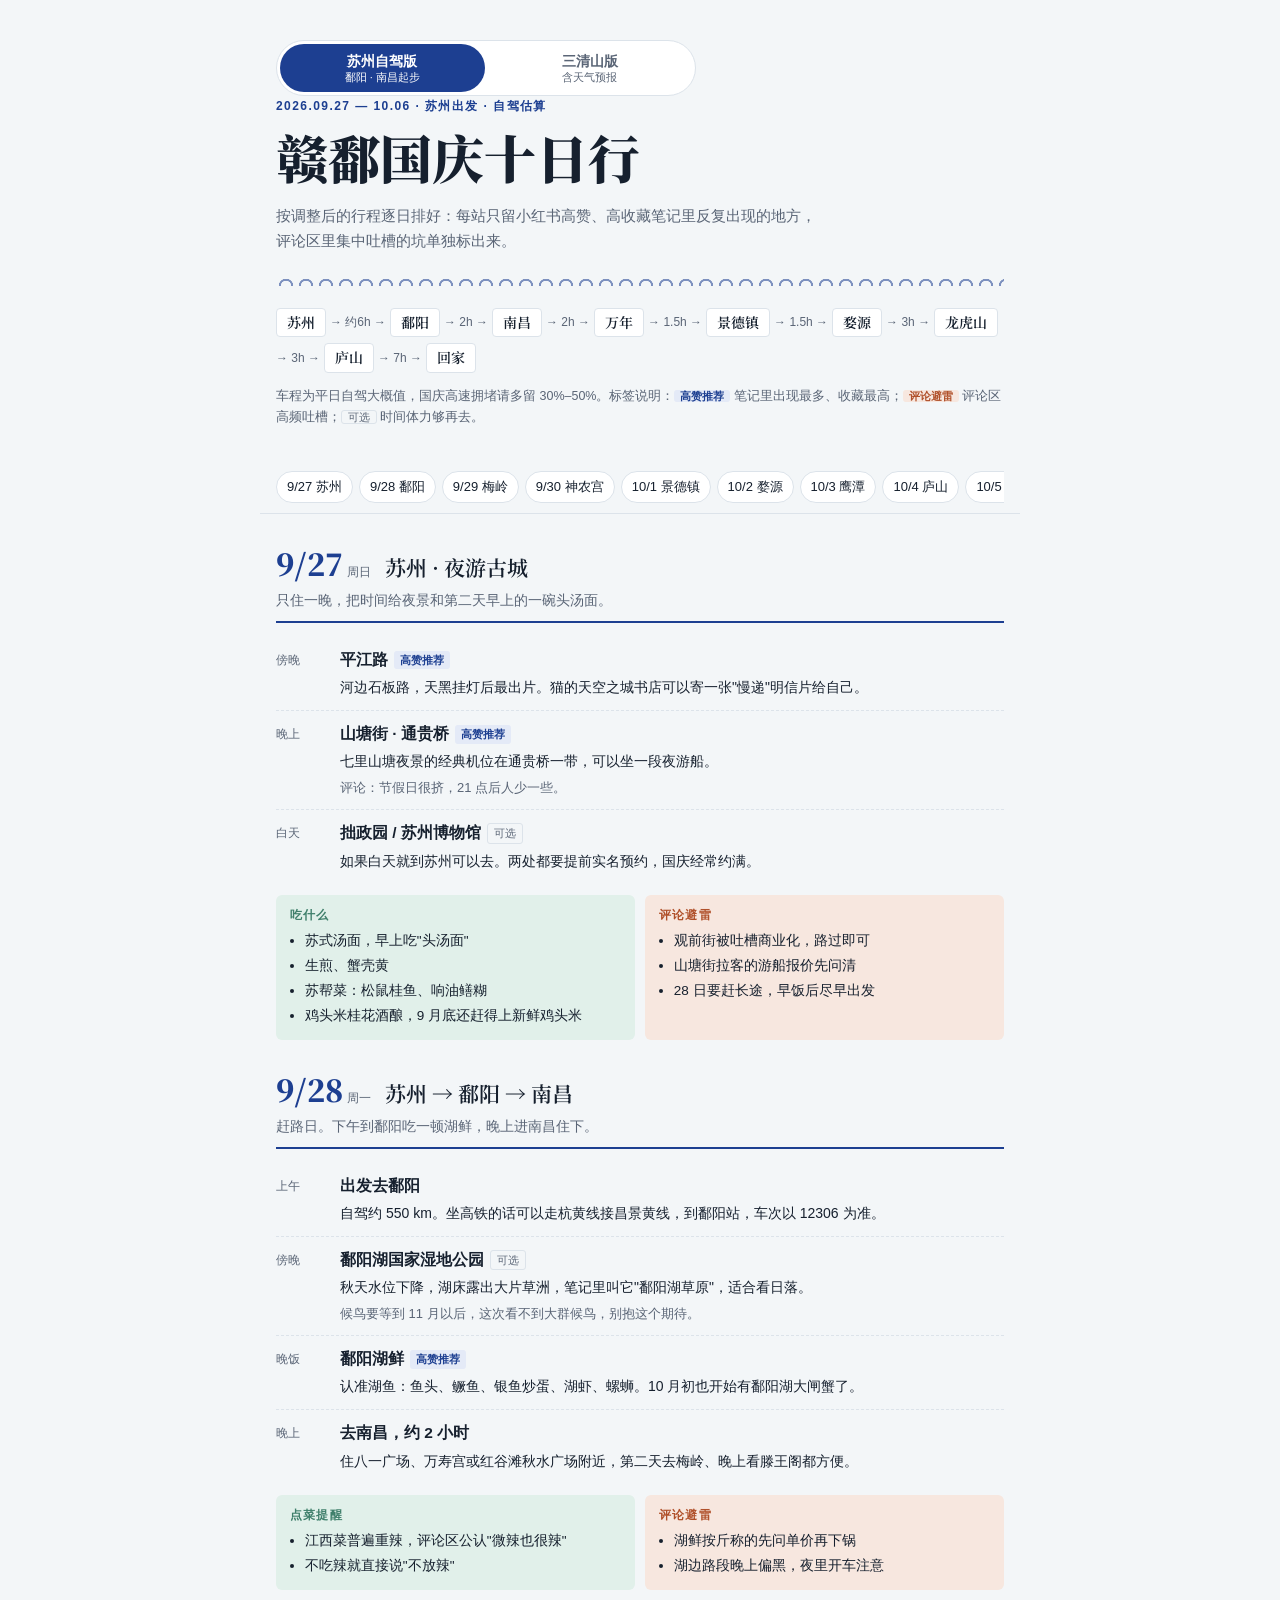
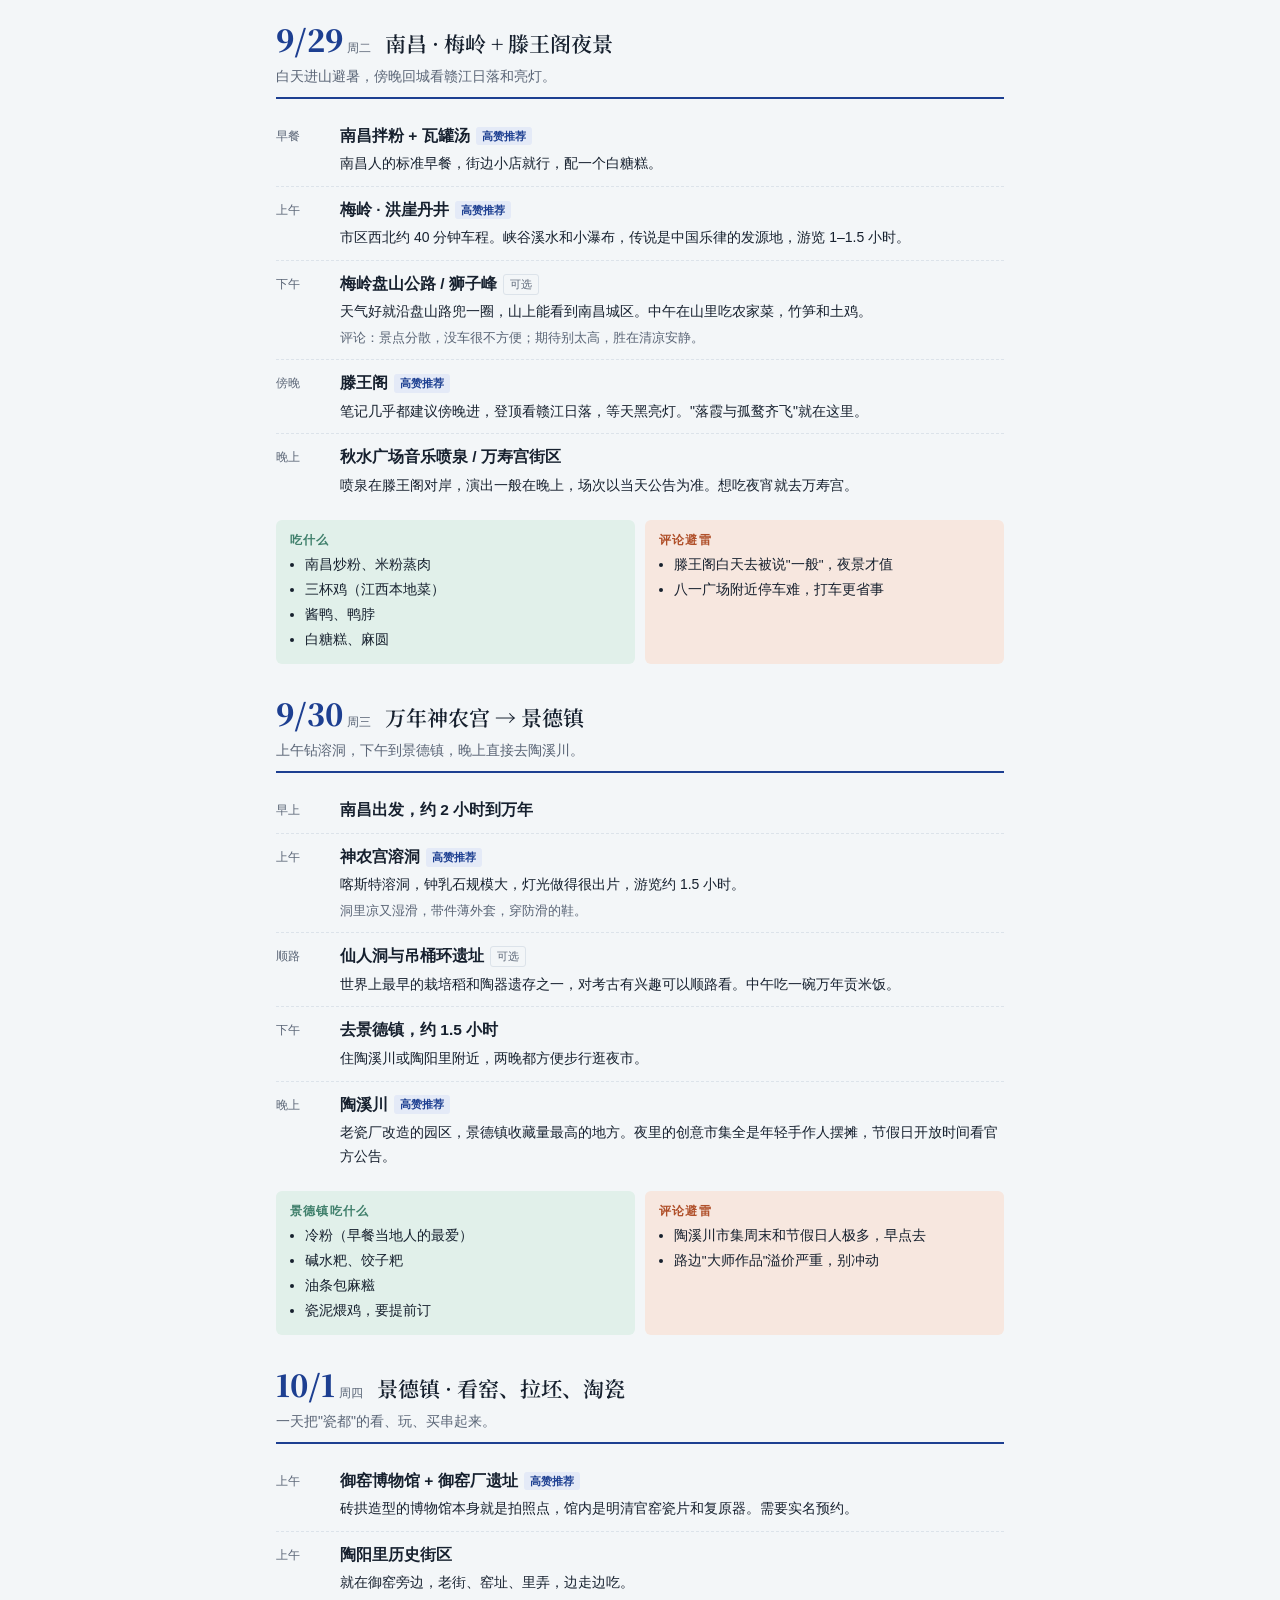
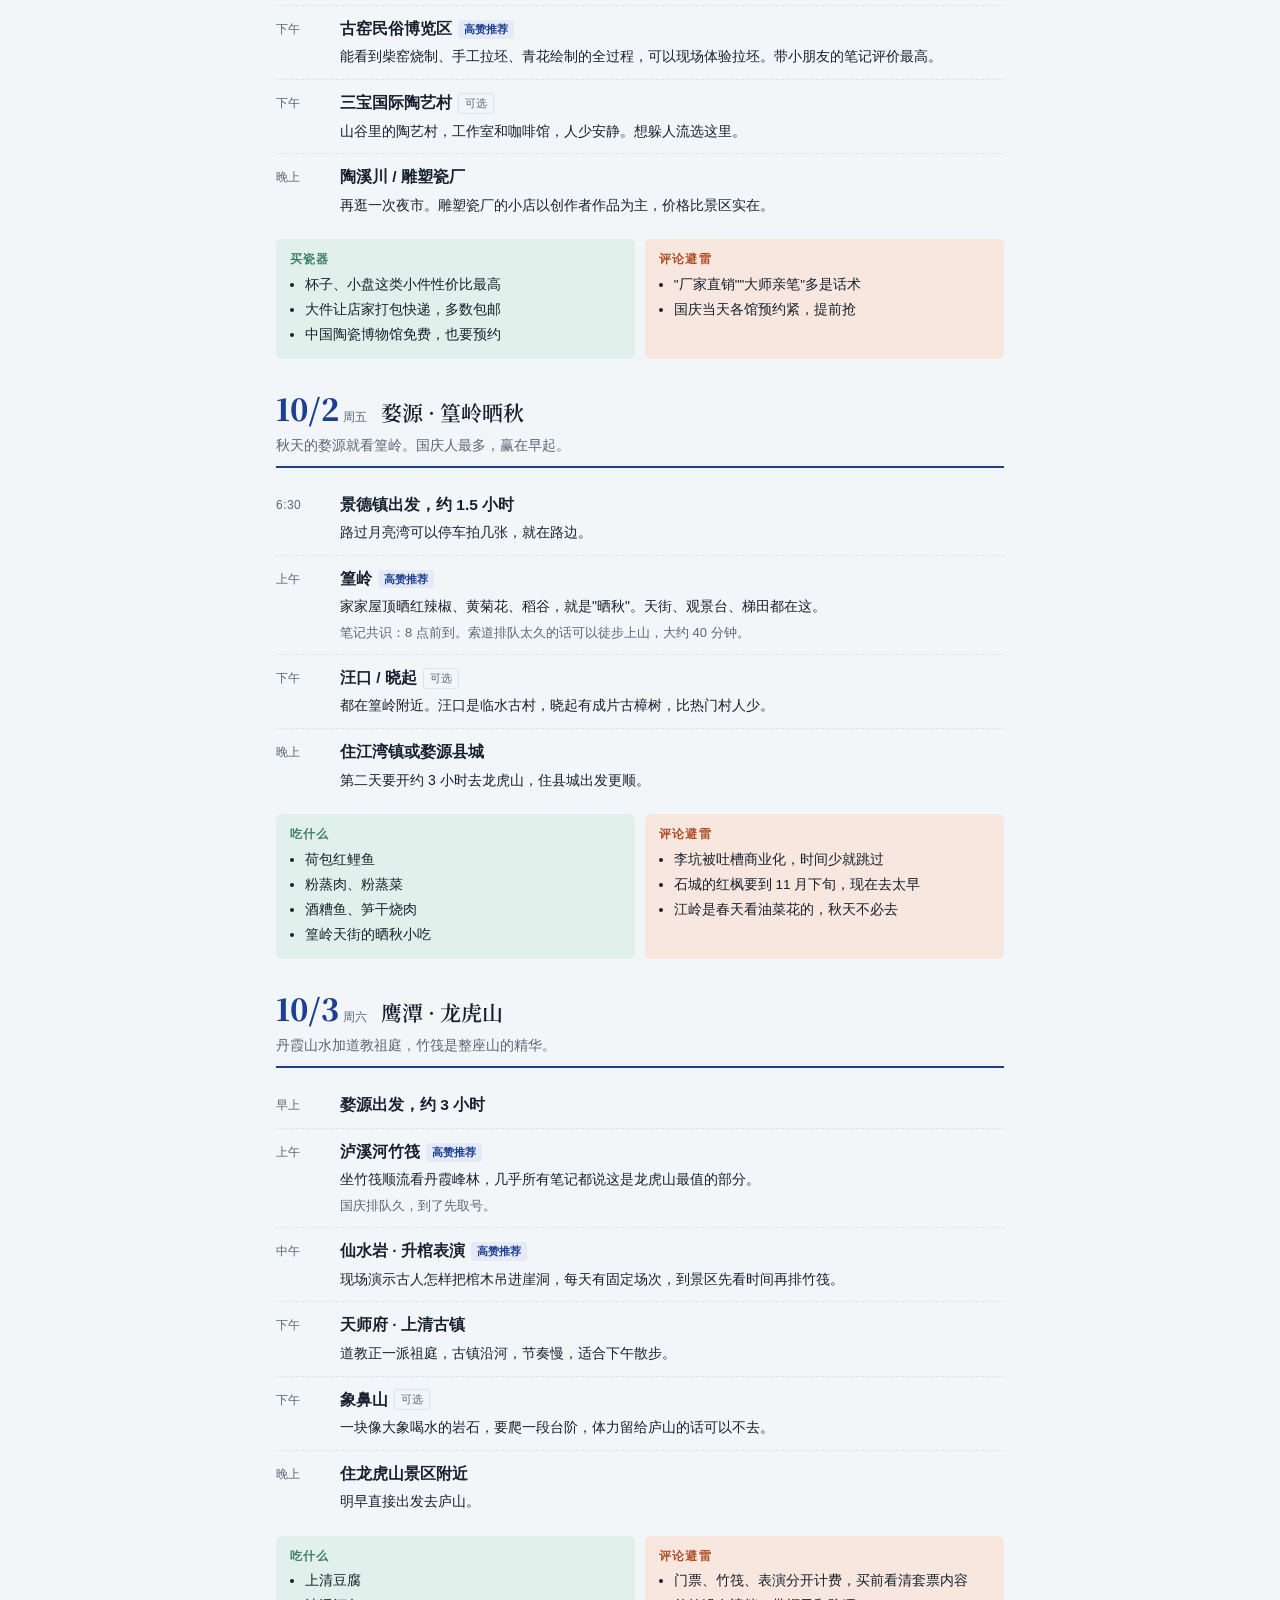
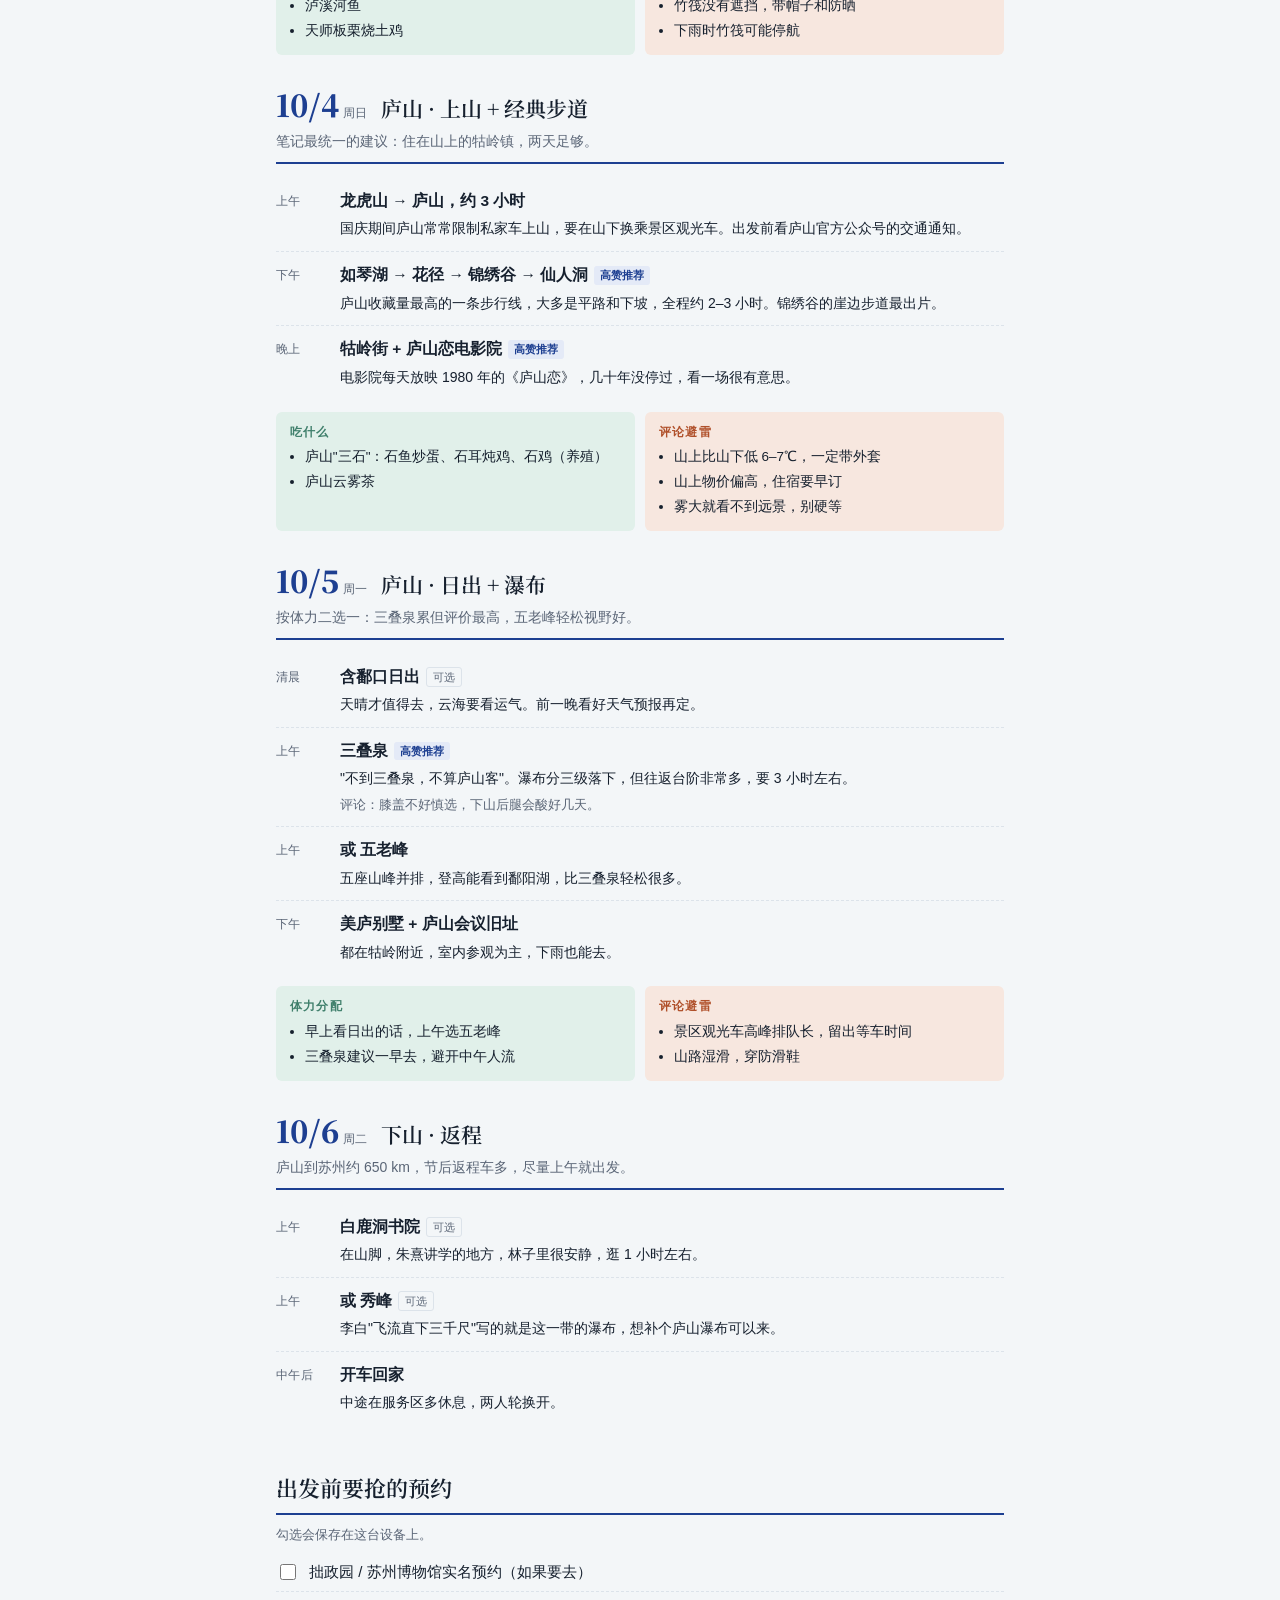
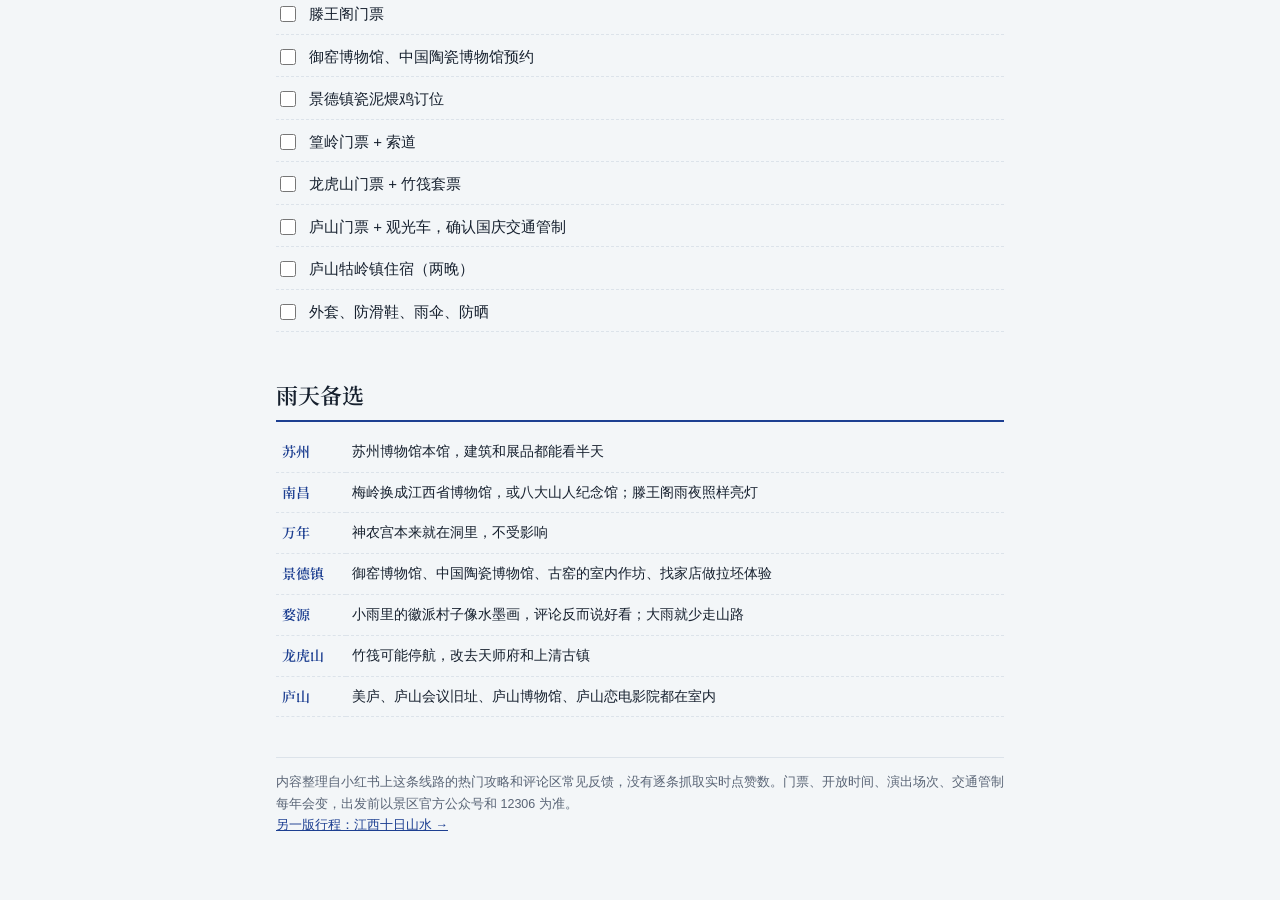
==== ganpo.html @ 63f911c8 "Add one-tap switch between the two itineraries Co-Authored-By: Claude Opus 5.5 <noreply@anthropic.co" ====
<!doctype html>
<html lang="zh-CN">
<head>
<meta charset="utf-8">
<meta name="viewport" content="width=device-width, initial-scale=1, viewport-fit=cover">
<title>赣鄱国庆十日行</title>
<link rel="preconnect" href="https://fonts.googleapis.com">
<link rel="preconnect" href="https://fonts.gstatic.com" crossorigin>
<link rel="stylesheet" href="https://fonts.googleapis.com/css2?family=Noto+Serif+SC:wght@600;900&display=swap">
<style>
:root{box-sizing:border-box;padding-top:env(safe-area-inset-top,0px);padding-bottom:env(safe-area-inset-bottom,0px)}
html{scroll-padding-top:env(safe-area-inset-top,0px)}
body{margin:0;padding:0}
img{max-width:100%}
[hidden]{display:none!important}
:root{
  --ground:#F3F6F8; --paper:#FFFFFF; --ink:#16202E; --muted:#5A6576; --line:#DCE3EA;
  --cobalt:#1D3F91; --cobalt-soft:#E4EAF7; --kiln:#B0502A; --kiln-soft:#F7E7DF;
  --celadon:#3F7F6B; --celadon-soft:#E1F0EA;
  --serif:"Noto Serif SC","Songti SC","STSong",serif;
  --sans:-apple-system,"PingFang SC","Hiragino Sans GB","Microsoft YaHei",sans-serif;
}
@media (prefers-color-scheme: dark){
  :root:not([data-theme="light"]){
    color-scheme:dark;
    --ground:#0E131B; --paper:#161D28; --ink:#E6EAF0; --muted:#9BA6B6; --line:#263142;
    --cobalt:#93B1F2; --cobalt-soft:#1D2A44; --kiln:#E79068; --kiln-soft:#3A2419;
    --celadon:#86C0AB; --celadon-soft:#17302A;
  }
}
:root[data-theme="dark"]{
  color-scheme:dark;
  --ground:#0E131B; --paper:#161D28; --ink:#E6EAF0; --muted:#9BA6B6; --line:#263142;
  --cobalt:#93B1F2; --cobalt-soft:#1D2A44; --kiln:#E79068; --kiln-soft:#3A2419;
  --celadon:#86C0AB; --celadon-soft:#17302A;
}
*{box-sizing:border-box}
body{background:var(--ground);color:var(--ink);font-family:var(--sans);font-size:15px;line-height:1.7}
.wrap{max-width:760px;margin:0 auto;padding-inline:16px;padding-block:0 64px}
a{color:var(--cobalt)}
:focus-visible{outline:2px solid var(--cobalt);outline-offset:2px}

header{padding-block:40px 20px}
.eyebrow{font-size:12px;letter-spacing:.12em;color:var(--cobalt);font-weight:600}
h1{font-family:var(--serif);font-weight:900;font-size:clamp(34px,8vw,52px);line-height:1.15;margin:.2em 0 .3em;text-wrap:balance}
.lede{color:var(--muted);max-width:36em;margin:0}
.band{height:10px;margin-top:22px;border-radius:2px;
  background:
   radial-gradient(circle at 10px 10px, transparent 5px, var(--cobalt) 5.5px, var(--cobalt) 7px, transparent 7.5px) 0 0/20px 20px;
  opacity:.55}

.route{display:flex;flex-wrap:wrap;align-items:center;gap:6px 4px;margin-block:22px 8px;font-size:14px}
.route b{font-family:var(--serif);font-weight:600;background:var(--paper);border:1px solid var(--line);padding:2px 10px;border-radius:4px}
.route i{font-style:normal;color:var(--muted);font-size:12px;white-space:nowrap}
.note{font-size:12.5px;color:var(--muted)}

nav:not(.switch){position:sticky;top:env(safe-area-inset-top,0px);z-index:5;background:var(--ground);border-bottom:1px solid var(--line);margin-inline:-16px;padding:10px 16px}
.chips{display:flex;gap:6px;overflow-x:auto;scrollbar-width:none}
.chips::-webkit-scrollbar{display:none}
.chips a{flex:none;text-decoration:none;color:var(--ink);font-size:13px;padding:4px 10px;border-radius:999px;border:1px solid var(--line);background:var(--paper);font-variant-numeric:tabular-nums}
.chips a.today{background:var(--cobalt);border-color:var(--cobalt);color:var(--paper)}

.day{margin-top:34px;scroll-margin-top:70px}
.dayhead{display:grid;grid-template-columns:auto 1fr;gap:4px 14px;align-items:baseline;border-bottom:2px solid var(--cobalt);padding-bottom:8px}
.date{font-family:var(--serif);font-weight:900;font-size:30px;color:var(--cobalt);font-variant-numeric:tabular-nums;line-height:1}
.date small{font-family:var(--sans);font-size:12px;font-weight:500;color:var(--muted);margin-left:4px}
.dayhead h2{font-family:var(--serif);font-weight:600;font-size:21px;margin:0;line-height:1.3}
.dayhead p{grid-column:1/-1;margin:4px 0 0;color:var(--muted);font-size:14px}
.today-flag{display:inline-block;font-family:var(--sans);font-size:11px;background:var(--cobalt);color:var(--paper);padding:0 7px;border-radius:3px;margin-left:8px;vertical-align:middle}

.tl{list-style:none;margin:14px 0 0;padding:0;display:grid;gap:0}
.tl li{display:grid;grid-template-columns:52px 1fr;gap:12px;padding-block:10px;border-bottom:1px dashed var(--line)}
.tl li:last-child{border-bottom:0}
.t{font-size:12px;color:var(--muted);padding-top:3px;letter-spacing:.04em}
.tl h3{margin:0;font-size:15.5px;font-weight:650;display:flex;flex-wrap:wrap;align-items:center;gap:6px}
.tl p{margin:3px 0 0;font-size:14px;color:var(--ink)}
.tl p.c{color:var(--muted);font-size:13px}
.tag{font-size:11px;font-weight:600;padding:0 6px;border-radius:3px;line-height:1.7;white-space:nowrap}
.hot{background:var(--cobalt-soft);color:var(--cobalt)}
.warn{background:var(--kiln-soft);color:var(--kiln)}
.opt{border:1px solid var(--line);color:var(--muted);font-weight:500}

.side{display:grid;grid-template-columns:1fr 1fr;gap:10px;margin-top:12px}
@media (max-width:560px){.side{grid-template-columns:1fr}}
.box{border-radius:6px;padding:10px 14px;font-size:13.5px}
.box h4{margin:0 0 4px;font-size:12px;letter-spacing:.1em}
.box ul{margin:0;padding-left:1.1em}
.box li{margin:2px 0}
.food{background:var(--celadon-soft)} .food h4{color:var(--celadon)}
.pit{background:var(--kiln-soft)} .pit h4{color:var(--kiln)}

section.extra{margin-top:44px}
section.extra h2{font-family:var(--serif);font-weight:600;font-size:22px;margin:0 0 10px;border-bottom:2px solid var(--cobalt);padding-bottom:6px}
.check{list-style:none;padding:0;margin:0;display:grid;gap:2px}
.check label{display:flex;gap:10px;align-items:flex-start;padding:7px 0;border-bottom:1px dashed var(--line);cursor:pointer}
.check input{margin-top:5px;accent-color:var(--cobalt);width:16px;height:16px;flex:none}
.check input:checked + span{color:var(--muted);text-decoration:line-through}
.rain{width:100%;border-collapse:collapse;font-size:14px}
.rain td{padding:8px 6px;border-bottom:1px dashed var(--line);vertical-align:top}
.rain td:first-child{font-family:var(--serif);font-weight:600;white-space:nowrap;color:var(--cobalt);width:5em}
footer{margin-top:40px;font-size:12.5px;color:var(--muted);border-top:1px solid var(--line);padding-top:14px}
@media (prefers-reduced-motion:no-preference){html{scroll-behavior:smooth}}

.switch{display:flex;background:var(--paper);border:1px solid var(--line);border-radius:999px;padding:3px;gap:3px;max-width:420px}
.switch a{flex:1;text-align:center;text-decoration:none;font-size:14px;font-weight:600;color:var(--muted);padding:8px 10px;border-radius:999px;line-height:1.3}
.switch a small{display:block;font-size:11px;font-weight:400}
.switch a[aria-current="page"]{background:var(--cobalt);color:var(--paper)}
.switch a:not([aria-current]):hover{color:var(--ink)}
</style>
</head>
<body>

<div class="wrap">
<header>
  <nav class="switch" aria-label="切换行程版本">
    <a aria-current="page" href="ganpo.html">苏州自驾版<small>鄱阳 · 南昌起步</small></a>
    <a href="jiangxi.html">三清山版<small>含天气预报</small></a>
  </nav>
  <div class="eyebrow">2026.09.27 — 10.06 · 苏州出发 · 自驾估算</div>
  <h1>赣鄱国庆十日行</h1>
  <p class="lede">按调整后的行程逐日排好：每站只留小红书高赞、高收藏笔记里反复出现的地方，评论区里集中吐槽的坑单独标出来。</p>
  <div class="band" aria-hidden="true"></div>
  <div class="route" aria-label="路线">
    <b>苏州</b><i>→ 约6h →</i><b>鄱阳</b><i>→ 2h →</i><b>南昌</b><i>→ 2h →</i><b>万年</b><i>→ 1.5h →</i><b>景德镇</b><i>→ 1.5h →</i><b>婺源</b><i>→ 3h →</i><b>龙虎山</b><i>→ 3h →</i><b>庐山</b><i>→ 7h →</i><b>回家</b>
  </div>
  <p class="note">车程为平日自驾大概值，国庆高速拥堵请多留 30%–50%。标签说明：<span class="tag hot">高赞推荐</span> 笔记里出现最多、收藏最高；<span class="tag warn">评论避雷</span> 评论区高频吐槽；<span class="tag opt">可选</span> 时间体力够再去。</p>
</header>

<nav aria-label="按日期跳转"><div class="chips" id="chips">
  <a href="#d0927" data-d="2026-09-27">9/27 苏州</a>
  <a href="#d0928" data-d="2026-09-28">9/28 鄱阳</a>
  <a href="#d0929" data-d="2026-09-29">9/29 梅岭</a>
  <a href="#d0930" data-d="2026-09-30">9/30 神农宫</a>
  <a href="#d1001" data-d="2026-10-01">10/1 景德镇</a>
  <a href="#d1002" data-d="2026-10-02">10/2 婺源</a>
  <a href="#d1003" data-d="2026-10-03">10/3 鹰潭</a>
  <a href="#d1004" data-d="2026-10-04">10/4 庐山</a>
  <a href="#d1005" data-d="2026-10-05">10/5 庐山</a>
  <a href="#d1006" data-d="2026-10-06">10/6 返程</a>
  <a href="#prep">出发前</a>
  <a href="#rain">雨天备选</a>
</div></nav>

<!-- 9/27 -->
<article class="day" id="d0927" data-d="2026-09-27">
  <div class="dayhead">
    <div class="date">9/27<small>周日</small></div>
    <h2>苏州 · 夜游古城</h2>
    <p>只住一晚，把时间给夜景和第二天早上的一碗头汤面。</p>
  </div>
  <ol class="tl">
    <li><span class="t">傍晚</span><div>
      <h3>平江路 <span class="tag hot">高赞推荐</span></h3>
      <p>河边石板路，天黑挂灯后最出片。猫的天空之城书店可以寄一张"慢递"明信片给自己。</p>
    </div></li>
    <li><span class="t">晚上</span><div>
      <h3>山塘街 · 通贵桥 <span class="tag hot">高赞推荐</span></h3>
      <p>七里山塘夜景的经典机位在通贵桥一带，可以坐一段夜游船。</p>
      <p class="c">评论：节假日很挤，21 点后人少一些。</p>
    </div></li>
    <li><span class="t">白天</span><div>
      <h3>拙政园 / 苏州博物馆 <span class="tag opt">可选</span></h3>
      <p>如果白天就到苏州可以去。两处都要提前实名预约，国庆经常约满。</p>
    </div></li>
  </ol>
  <div class="side">
    <div class="box food"><h4>吃什么</h4><ul>
      <li>苏式汤面，早上吃"头汤面"</li>
      <li>生煎、蟹壳黄</li>
      <li>苏帮菜：松鼠桂鱼、响油鳝糊</li>
      <li>鸡头米桂花酒酿，9 月底还赶得上新鲜鸡头米</li>
    </ul></div>
    <div class="box pit"><h4>评论避雷</h4><ul>
      <li>观前街被吐槽商业化，路过即可</li>
      <li>山塘街拉客的游船报价先问清</li>
      <li>28 日要赶长途，早饭后尽早出发</li>
    </ul></div>
  </div>
</article>

<!-- 9/28 -->
<article class="day" id="d0928" data-d="2026-09-28">
  <div class="dayhead">
    <div class="date">9/28<small>周一</small></div>
    <h2>苏州 → 鄱阳 → 南昌</h2>
    <p>赶路日。下午到鄱阳吃一顿湖鲜，晚上进南昌住下。</p>
  </div>
  <ol class="tl">
    <li><span class="t">上午</span><div>
      <h3>出发去鄱阳</h3>
      <p>自驾约 550 km。坐高铁的话可以走杭黄线接昌景黄线，到鄱阳站，车次以 12306 为准。</p>
    </div></li>
    <li><span class="t">傍晚</span><div>
      <h3>鄱阳湖国家湿地公园 <span class="tag opt">可选</span></h3>
      <p>秋天水位下降，湖床露出大片草洲，笔记里叫它"鄱阳湖草原"，适合看日落。</p>
      <p class="c">候鸟要等到 11 月以后，这次看不到大群候鸟，别抱这个期待。</p>
    </div></li>
    <li><span class="t">晚饭</span><div>
      <h3>鄱阳湖鲜 <span class="tag hot">高赞推荐</span></h3>
      <p>认准湖鱼：鱼头、鳜鱼、银鱼炒蛋、湖虾、螺蛳。10 月初也开始有鄱阳湖大闸蟹了。</p>
    </div></li>
    <li><span class="t">晚上</span><div>
      <h3>去南昌，约 2 小时</h3>
      <p>住八一广场、万寿宫或红谷滩秋水广场附近，第二天去梅岭、晚上看滕王阁都方便。</p>
    </div></li>
  </ol>
  <div class="side">
    <div class="box food"><h4>点菜提醒</h4><ul>
      <li>江西菜普遍重辣，评论区公认"微辣也很辣"</li>
      <li>不吃辣就直接说"不放辣"</li>
    </ul></div>
    <div class="box pit"><h4>评论避雷</h4><ul>
      <li>湖鲜按斤称的先问单价再下锅</li>
      <li>湖边路段晚上偏黑，夜里开车注意</li>
    </ul></div>
  </div>
</article>

<!-- 9/29 -->
<article class="day" id="d0929" data-d="2026-09-29">
  <div class="dayhead">
    <div class="date">9/29<small>周二</small></div>
    <h2>南昌 · 梅岭 + 滕王阁夜景</h2>
    <p>白天进山避暑，傍晚回城看赣江日落和亮灯。</p>
  </div>
  <ol class="tl">
    <li><span class="t">早餐</span><div>
      <h3>南昌拌粉 + 瓦罐汤 <span class="tag hot">高赞推荐</span></h3>
      <p>南昌人的标准早餐，街边小店就行，配一个白糖糕。</p>
    </div></li>
    <li><span class="t">上午</span><div>
      <h3>梅岭 · 洪崖丹井 <span class="tag hot">高赞推荐</span></h3>
      <p>市区西北约 40 分钟车程。峡谷溪水和小瀑布，传说是中国乐律的发源地，游览 1–1.5 小时。</p>
    </div></li>
    <li><span class="t">下午</span><div>
      <h3>梅岭盘山公路 / 狮子峰 <span class="tag opt">可选</span></h3>
      <p>天气好就沿盘山路兜一圈，山上能看到南昌城区。中午在山里吃农家菜，竹笋和土鸡。</p>
      <p class="c">评论：景点分散，没车很不方便；期待别太高，胜在清凉安静。</p>
    </div></li>
    <li><span class="t">傍晚</span><div>
      <h3>滕王阁 <span class="tag hot">高赞推荐</span></h3>
      <p>笔记几乎都建议傍晚进，登顶看赣江日落，等天黑亮灯。"落霞与孤鹜齐飞"就在这里。</p>
    </div></li>
    <li><span class="t">晚上</span><div>
      <h3>秋水广场音乐喷泉 / 万寿宫街区</h3>
      <p>喷泉在滕王阁对岸，演出一般在晚上，场次以当天公告为准。想吃夜宵就去万寿宫。</p>
    </div></li>
  </ol>
  <div class="side">
    <div class="box food"><h4>吃什么</h4><ul>
      <li>南昌炒粉、米粉蒸肉</li>
      <li>三杯鸡（江西本地菜）</li>
      <li>酱鸭、鸭脖</li>
      <li>白糖糕、麻圆</li>
    </ul></div>
    <div class="box pit"><h4>评论避雷</h4><ul>
      <li>滕王阁白天去被说"一般"，夜景才值</li>
      <li>八一广场附近停车难，打车更省事</li>
    </ul></div>
  </div>
</article>

<!-- 9/30 -->
<article class="day" id="d0930" data-d="2026-09-30">
  <div class="dayhead">
    <div class="date">9/30<small>周三</small></div>
    <h2>万年神农宫 → 景德镇</h2>
    <p>上午钻溶洞，下午到景德镇，晚上直接去陶溪川。</p>
  </div>
  <ol class="tl">
    <li><span class="t">早上</span><div>
      <h3>南昌出发，约 2 小时到万年</h3>
    </div></li>
    <li><span class="t">上午</span><div>
      <h3>神农宫溶洞 <span class="tag hot">高赞推荐</span></h3>
      <p>喀斯特溶洞，钟乳石规模大，灯光做得很出片，游览约 1.5 小时。</p>
      <p class="c">洞里凉又湿滑，带件薄外套，穿防滑的鞋。</p>
    </div></li>
    <li><span class="t">顺路</span><div>
      <h3>仙人洞与吊桶环遗址 <span class="tag opt">可选</span></h3>
      <p>世界上最早的栽培稻和陶器遗存之一，对考古有兴趣可以顺路看。中午吃一碗万年贡米饭。</p>
    </div></li>
    <li><span class="t">下午</span><div>
      <h3>去景德镇，约 1.5 小时</h3>
      <p>住陶溪川或陶阳里附近，两晚都方便步行逛夜市。</p>
    </div></li>
    <li><span class="t">晚上</span><div>
      <h3>陶溪川 <span class="tag hot">高赞推荐</span></h3>
      <p>老瓷厂改造的园区，景德镇收藏量最高的地方。夜里的创意市集全是年轻手作人摆摊，节假日开放时间看官方公告。</p>
    </div></li>
  </ol>
  <div class="side">
    <div class="box food"><h4>景德镇吃什么</h4><ul>
      <li>冷粉（早餐当地人的最爱）</li>
      <li>碱水粑、饺子粑</li>
      <li>油条包麻糍</li>
      <li>瓷泥煨鸡，要提前订</li>
    </ul></div>
    <div class="box pit"><h4>评论避雷</h4><ul>
      <li>陶溪川市集周末和节假日人极多，早点去</li>
      <li>路边"大师作品"溢价严重，别冲动</li>
    </ul></div>
  </div>
</article>

<!-- 10/1 -->
<article class="day" id="d1001" data-d="2026-10-01">
  <div class="dayhead">
    <div class="date">10/1<small>周四</small></div>
    <h2>景德镇 · 看窑、拉坯、淘瓷</h2>
    <p>一天把"瓷都"的看、玩、买串起来。</p>
  </div>
  <ol class="tl">
    <li><span class="t">上午</span><div>
      <h3>御窑博物馆 + 御窑厂遗址 <span class="tag hot">高赞推荐</span></h3>
      <p>砖拱造型的博物馆本身就是拍照点，馆内是明清官窑瓷片和复原器。需要实名预约。</p>
    </div></li>
    <li><span class="t">上午</span><div>
      <h3>陶阳里历史街区</h3>
      <p>就在御窑旁边，老街、窑址、里弄，边走边吃。</p>
    </div></li>
    <li><span class="t">下午</span><div>
      <h3>古窑民俗博览区 <span class="tag hot">高赞推荐</span></h3>
      <p>能看到柴窑烧制、手工拉坯、青花绘制的全过程，可以现场体验拉坯。带小朋友的笔记评价最高。</p>
    </div></li>
    <li><span class="t">下午</span><div>
      <h3>三宝国际陶艺村 <span class="tag opt">可选</span></h3>
      <p>山谷里的陶艺村，工作室和咖啡馆，人少安静。想躲人流选这里。</p>
    </div></li>
    <li><span class="t">晚上</span><div>
      <h3>陶溪川 / 雕塑瓷厂</h3>
      <p>再逛一次夜市。雕塑瓷厂的小店以创作者作品为主，价格比景区实在。</p>
    </div></li>
  </ol>
  <div class="side">
    <div class="box food"><h4>买瓷器</h4><ul>
      <li>杯子、小盘这类小件性价比最高</li>
      <li>大件让店家打包快递，多数包邮</li>
      <li>中国陶瓷博物馆免费，也要预约</li>
    </ul></div>
    <div class="box pit"><h4>评论避雷</h4><ul>
      <li>"厂家直销""大师亲笔"多是话术</li>
      <li>国庆当天各馆预约紧，提前抢</li>
    </ul></div>
  </div>
</article>

<!-- 10/2 -->
<article class="day" id="d1002" data-d="2026-10-02">
  <div class="dayhead">
    <div class="date">10/2<small>周五</small></div>
    <h2>婺源 · 篁岭晒秋</h2>
    <p>秋天的婺源就看篁岭。国庆人最多，赢在早起。</p>
  </div>
  <ol class="tl">
    <li><span class="t">6:30</span><div>
      <h3>景德镇出发，约 1.5 小时</h3>
      <p>路过月亮湾可以停车拍几张，就在路边。</p>
    </div></li>
    <li><span class="t">上午</span><div>
      <h3>篁岭 <span class="tag hot">高赞推荐</span></h3>
      <p>家家屋顶晒红辣椒、黄菊花、稻谷，就是"晒秋"。天街、观景台、梯田都在这。</p>
      <p class="c">笔记共识：8 点前到。索道排队太久的话可以徒步上山，大约 40 分钟。</p>
    </div></li>
    <li><span class="t">下午</span><div>
      <h3>汪口 / 晓起 <span class="tag opt">可选</span></h3>
      <p>都在篁岭附近。汪口是临水古村，晓起有成片古樟树，比热门村人少。</p>
    </div></li>
    <li><span class="t">晚上</span><div>
      <h3>住江湾镇或婺源县城</h3>
      <p>第二天要开约 3 小时去龙虎山，住县城出发更顺。</p>
    </div></li>
  </ol>
  <div class="side">
    <div class="box food"><h4>吃什么</h4><ul>
      <li>荷包红鲤鱼</li>
      <li>粉蒸肉、粉蒸菜</li>
      <li>酒糟鱼、笋干烧肉</li>
      <li>篁岭天街的晒秋小吃</li>
    </ul></div>
    <div class="box pit"><h4>评论避雷</h4><ul>
      <li>李坑被吐槽商业化，时间少就跳过</li>
      <li>石城的红枫要到 11 月下旬，现在去太早</li>
      <li>江岭是春天看油菜花的，秋天不必去</li>
    </ul></div>
  </div>
</article>

<!-- 10/3 -->
<article class="day" id="d1003" data-d="2026-10-03">
  <div class="dayhead">
    <div class="date">10/3<small>周六</small></div>
    <h2>鹰潭 · 龙虎山</h2>
    <p>丹霞山水加道教祖庭，竹筏是整座山的精华。</p>
  </div>
  <ol class="tl">
    <li><span class="t">早上</span><div>
      <h3>婺源出发，约 3 小时</h3>
    </div></li>
    <li><span class="t">上午</span><div>
      <h3>泸溪河竹筏 <span class="tag hot">高赞推荐</span></h3>
      <p>坐竹筏顺流看丹霞峰林，几乎所有笔记都说这是龙虎山最值的部分。</p>
      <p class="c">国庆排队久，到了先取号。</p>
    </div></li>
    <li><span class="t">中午</span><div>
      <h3>仙水岩 · 升棺表演 <span class="tag hot">高赞推荐</span></h3>
      <p>现场演示古人怎样把棺木吊进崖洞，每天有固定场次，到景区先看时间再排竹筏。</p>
    </div></li>
    <li><span class="t">下午</span><div>
      <h3>天师府 · 上清古镇</h3>
      <p>道教正一派祖庭，古镇沿河，节奏慢，适合下午散步。</p>
    </div></li>
    <li><span class="t">下午</span><div>
      <h3>象鼻山 <span class="tag opt">可选</span></h3>
      <p>一块像大象喝水的岩石，要爬一段台阶，体力留给庐山的话可以不去。</p>
    </div></li>
    <li><span class="t">晚上</span><div>
      <h3>住龙虎山景区附近</h3>
      <p>明早直接出发去庐山。</p>
    </div></li>
  </ol>
  <div class="side">
    <div class="box food"><h4>吃什么</h4><ul>
      <li>上清豆腐</li>
      <li>泸溪河鱼</li>
      <li>天师板栗烧土鸡</li>
    </ul></div>
    <div class="box pit"><h4>评论避雷</h4><ul>
      <li>门票、竹筏、表演分开计费，买前看清套票内容</li>
      <li>竹筏没有遮挡，带帽子和防晒</li>
      <li>下雨时竹筏可能停航</li>
    </ul></div>
  </div>
</article>

<!-- 10/4 -->
<article class="day" id="d1004" data-d="2026-10-04">
  <div class="dayhead">
    <div class="date">10/4<small>周日</small></div>
    <h2>庐山 · 上山 + 经典步道</h2>
    <p>笔记最统一的建议：住在山上的牯岭镇，两天足够。</p>
  </div>
  <ol class="tl">
    <li><span class="t">上午</span><div>
      <h3>龙虎山 → 庐山，约 3 小时</h3>
      <p>国庆期间庐山常常限制私家车上山，要在山下换乘景区观光车。出发前看庐山官方公众号的交通通知。</p>
    </div></li>
    <li><span class="t">下午</span><div>
      <h3>如琴湖 → 花径 → 锦绣谷 → 仙人洞 <span class="tag hot">高赞推荐</span></h3>
      <p>庐山收藏量最高的一条步行线，大多是平路和下坡，全程约 2–3 小时。锦绣谷的崖边步道最出片。</p>
    </div></li>
    <li><span class="t">晚上</span><div>
      <h3>牯岭街 + 庐山恋电影院 <span class="tag hot">高赞推荐</span></h3>
      <p>电影院每天放映 1980 年的《庐山恋》，几十年没停过，看一场很有意思。</p>
    </div></li>
  </ol>
  <div class="side">
    <div class="box food"><h4>吃什么</h4><ul>
      <li>庐山"三石"：石鱼炒蛋、石耳炖鸡、石鸡（养殖）</li>
      <li>庐山云雾茶</li>
    </ul></div>
    <div class="box pit"><h4>评论避雷</h4><ul>
      <li>山上比山下低 6–7℃，一定带外套</li>
      <li>山上物价偏高，住宿要早订</li>
      <li>雾大就看不到远景，别硬等</li>
    </ul></div>
  </div>
</article>

<!-- 10/5 -->
<article class="day" id="d1005" data-d="2026-10-05">
  <div class="dayhead">
    <div class="date">10/5<small>周一</small></div>
    <h2>庐山 · 日出 + 瀑布</h2>
    <p>按体力二选一：三叠泉累但评价最高，五老峰轻松视野好。</p>
  </div>
  <ol class="tl">
    <li><span class="t">清晨</span><div>
      <h3>含鄱口日出 <span class="tag opt">可选</span></h3>
      <p>天晴才值得去，云海要看运气。前一晚看好天气预报再定。</p>
    </div></li>
    <li><span class="t">上午</span><div>
      <h3>三叠泉 <span class="tag hot">高赞推荐</span></h3>
      <p>"不到三叠泉，不算庐山客"。瀑布分三级落下，但往返台阶非常多，要 3 小时左右。</p>
      <p class="c">评论：膝盖不好慎选，下山后腿会酸好几天。</p>
    </div></li>
    <li><span class="t">上午</span><div>
      <h3>或 五老峰</h3>
      <p>五座山峰并排，登高能看到鄱阳湖，比三叠泉轻松很多。</p>
    </div></li>
    <li><span class="t">下午</span><div>
      <h3>美庐别墅 + 庐山会议旧址</h3>
      <p>都在牯岭附近，室内参观为主，下雨也能去。</p>
    </div></li>
  </ol>
  <div class="side">
    <div class="box food"><h4>体力分配</h4><ul>
      <li>早上看日出的话，上午选五老峰</li>
      <li>三叠泉建议一早去，避开中午人流</li>
    </ul></div>
    <div class="box pit"><h4>评论避雷</h4><ul>
      <li>景区观光车高峰排队长，留出等车时间</li>
      <li>山路湿滑，穿防滑鞋</li>
    </ul></div>
  </div>
</article>

<!-- 10/6 -->
<article class="day" id="d1006" data-d="2026-10-06">
  <div class="dayhead">
    <div class="date">10/6<small>周二</small></div>
    <h2>下山 · 返程</h2>
    <p>庐山到苏州约 650 km，节后返程车多，尽量上午就出发。</p>
  </div>
  <ol class="tl">
    <li><span class="t">上午</span><div>
      <h3>白鹿洞书院 <span class="tag opt">可选</span></h3>
      <p>在山脚，朱熹讲学的地方，林子里很安静，逛 1 小时左右。</p>
    </div></li>
    <li><span class="t">上午</span><div>
      <h3>或 秀峰 <span class="tag opt">可选</span></h3>
      <p>李白"飞流直下三千尺"写的就是这一带的瀑布，想补个庐山瀑布可以来。</p>
    </div></li>
    <li><span class="t">中午后</span><div>
      <h3>开车回家</h3>
      <p>中途在服务区多休息，两人轮换开。</p>
    </div></li>
  </ol>
</article>

<section class="extra" id="prep">
  <h2>出发前要抢的预约</h2>
  <p class="note" style="margin:0 0 6px">勾选会保存在这台设备上。</p>
  <ul class="check" id="checklist">
    <li><label><input type="checkbox" id="c1"><span>拙政园 / 苏州博物馆实名预约（如果要去）</span></label></li>
    <li><label><input type="checkbox" id="c2"><span>滕王阁门票</span></label></li>
    <li><label><input type="checkbox" id="c3"><span>御窑博物馆、中国陶瓷博物馆预约</span></label></li>
    <li><label><input type="checkbox" id="c4"><span>景德镇瓷泥煨鸡订位</span></label></li>
    <li><label><input type="checkbox" id="c5"><span>篁岭门票 + 索道</span></label></li>
    <li><label><input type="checkbox" id="c6"><span>龙虎山门票 + 竹筏套票</span></label></li>
    <li><label><input type="checkbox" id="c7"><span>庐山门票 + 观光车，确认国庆交通管制</span></label></li>
    <li><label><input type="checkbox" id="c8"><span>庐山牯岭镇住宿（两晚）</span></label></li>
    <li><label><input type="checkbox" id="c9"><span>外套、防滑鞋、雨伞、防晒</span></label></li>
  </ul>
</section>

<section class="extra" id="rain">
  <h2>雨天备选</h2>
  <div style="overflow-x:auto">
  <table class="rain"><tbody>
    <tr><td>苏州</td><td>苏州博物馆本馆，建筑和展品都能看半天</td></tr>
    <tr><td>南昌</td><td>梅岭换成江西省博物馆，或八大山人纪念馆；滕王阁雨夜照样亮灯</td></tr>
    <tr><td>万年</td><td>神农宫本来就在洞里，不受影响</td></tr>
    <tr><td>景德镇</td><td>御窑博物馆、中国陶瓷博物馆、古窑的室内作坊、找家店做拉坯体验</td></tr>
    <tr><td>婺源</td><td>小雨里的徽派村子像水墨画，评论反而说好看；大雨就少走山路</td></tr>
    <tr><td>龙虎山</td><td>竹筏可能停航，改去天师府和上清古镇</td></tr>
    <tr><td>庐山</td><td>美庐、庐山会议旧址、庐山博物馆、庐山恋电影院都在室内</td></tr>
  </tbody></table>
  </div>
</section>

<footer>
  内容整理自小红书上这条线路的热门攻略和评论区常见反馈，没有逐条抓取实时点赞数。门票、开放时间、演出场次、交通管制每年会变，出发前以景区官方公众号和 12306 为准。<br>
  <a href="jiangxi.html">另一版行程：江西十日山水 →</a>
</footer>
</div>

<script>
(function(){
  var d=new Date(), p=function(n){return (n<10?'0':'')+n};
  var today=d.getFullYear()+'-'+p(d.getMonth()+1)+'-'+p(d.getDate());
  document.querySelectorAll('#chips a[data-d="'+today+'"]').forEach(function(a){a.classList.add('today')});
  var art=document.querySelector('article[data-d="'+today+'"]');
  if(art){var h=art.querySelector('h2');var s=document.createElement('span');s.className='today-flag';s.textContent='今天';h.appendChild(s);}
  var KEY='ganpo-check';
  var saved={};
  try{saved=JSON.parse(localStorage.getItem(KEY)||'{}')}catch(e){}
  document.querySelectorAll('#checklist input').forEach(function(c){
    if(saved[c.id]) c.checked=true;
    c.addEventListener('change',function(){
      saved[c.id]=c.checked;
      try{localStorage.setItem(KEY,JSON.stringify(saved))}catch(e){}
    });
  });
})();
</script>
</body>
</html>
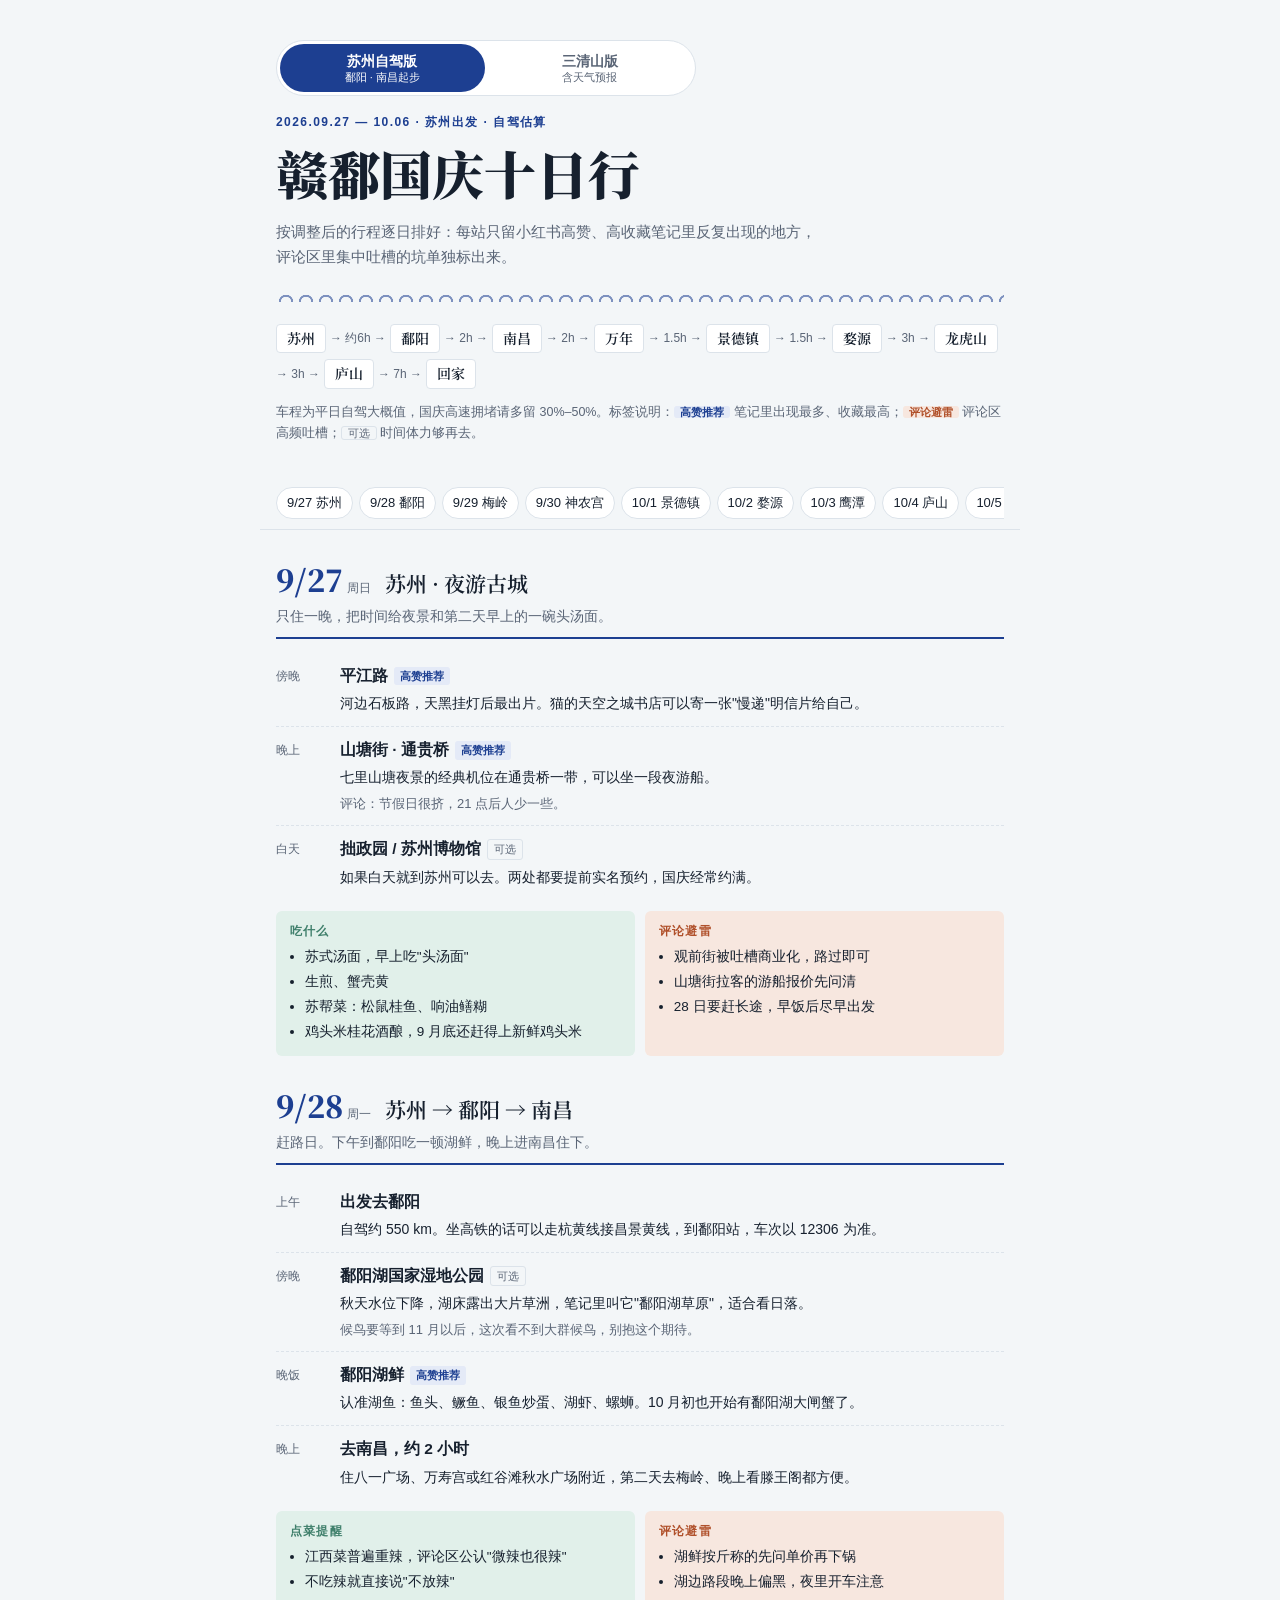
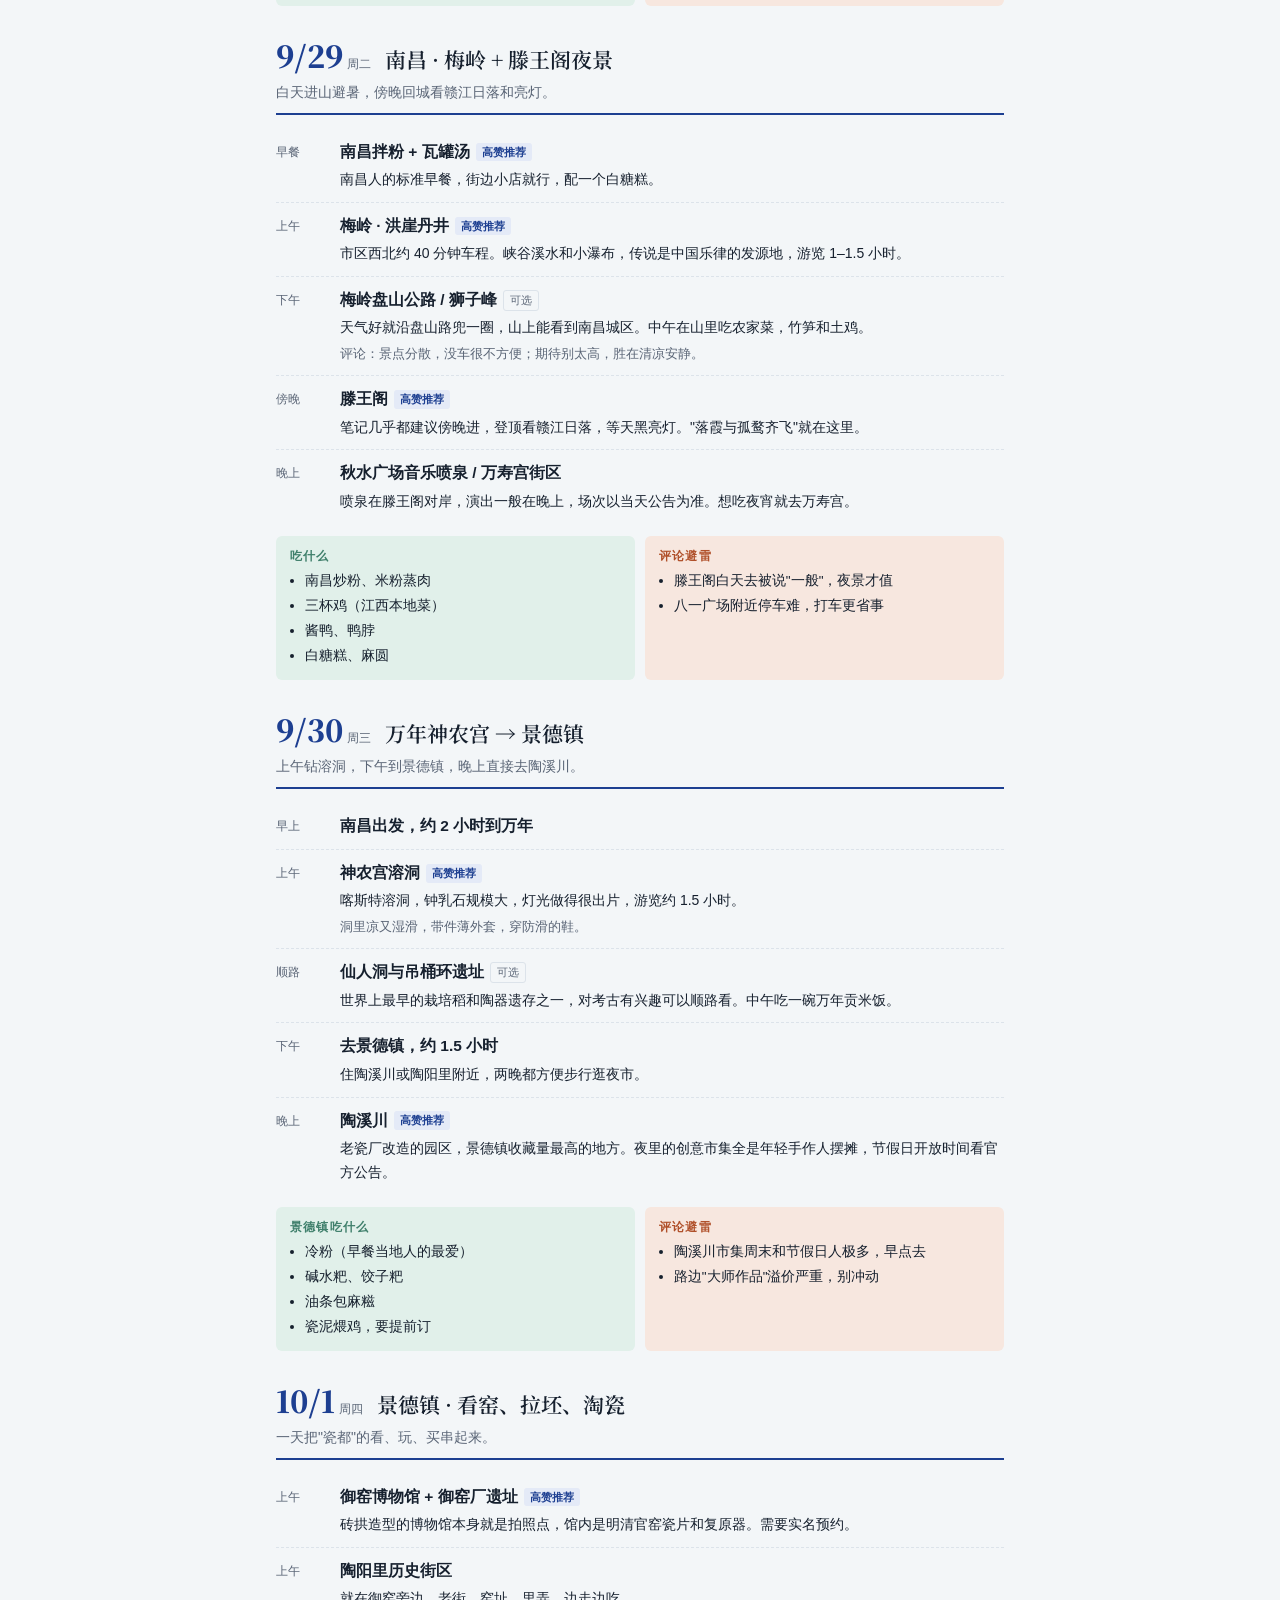
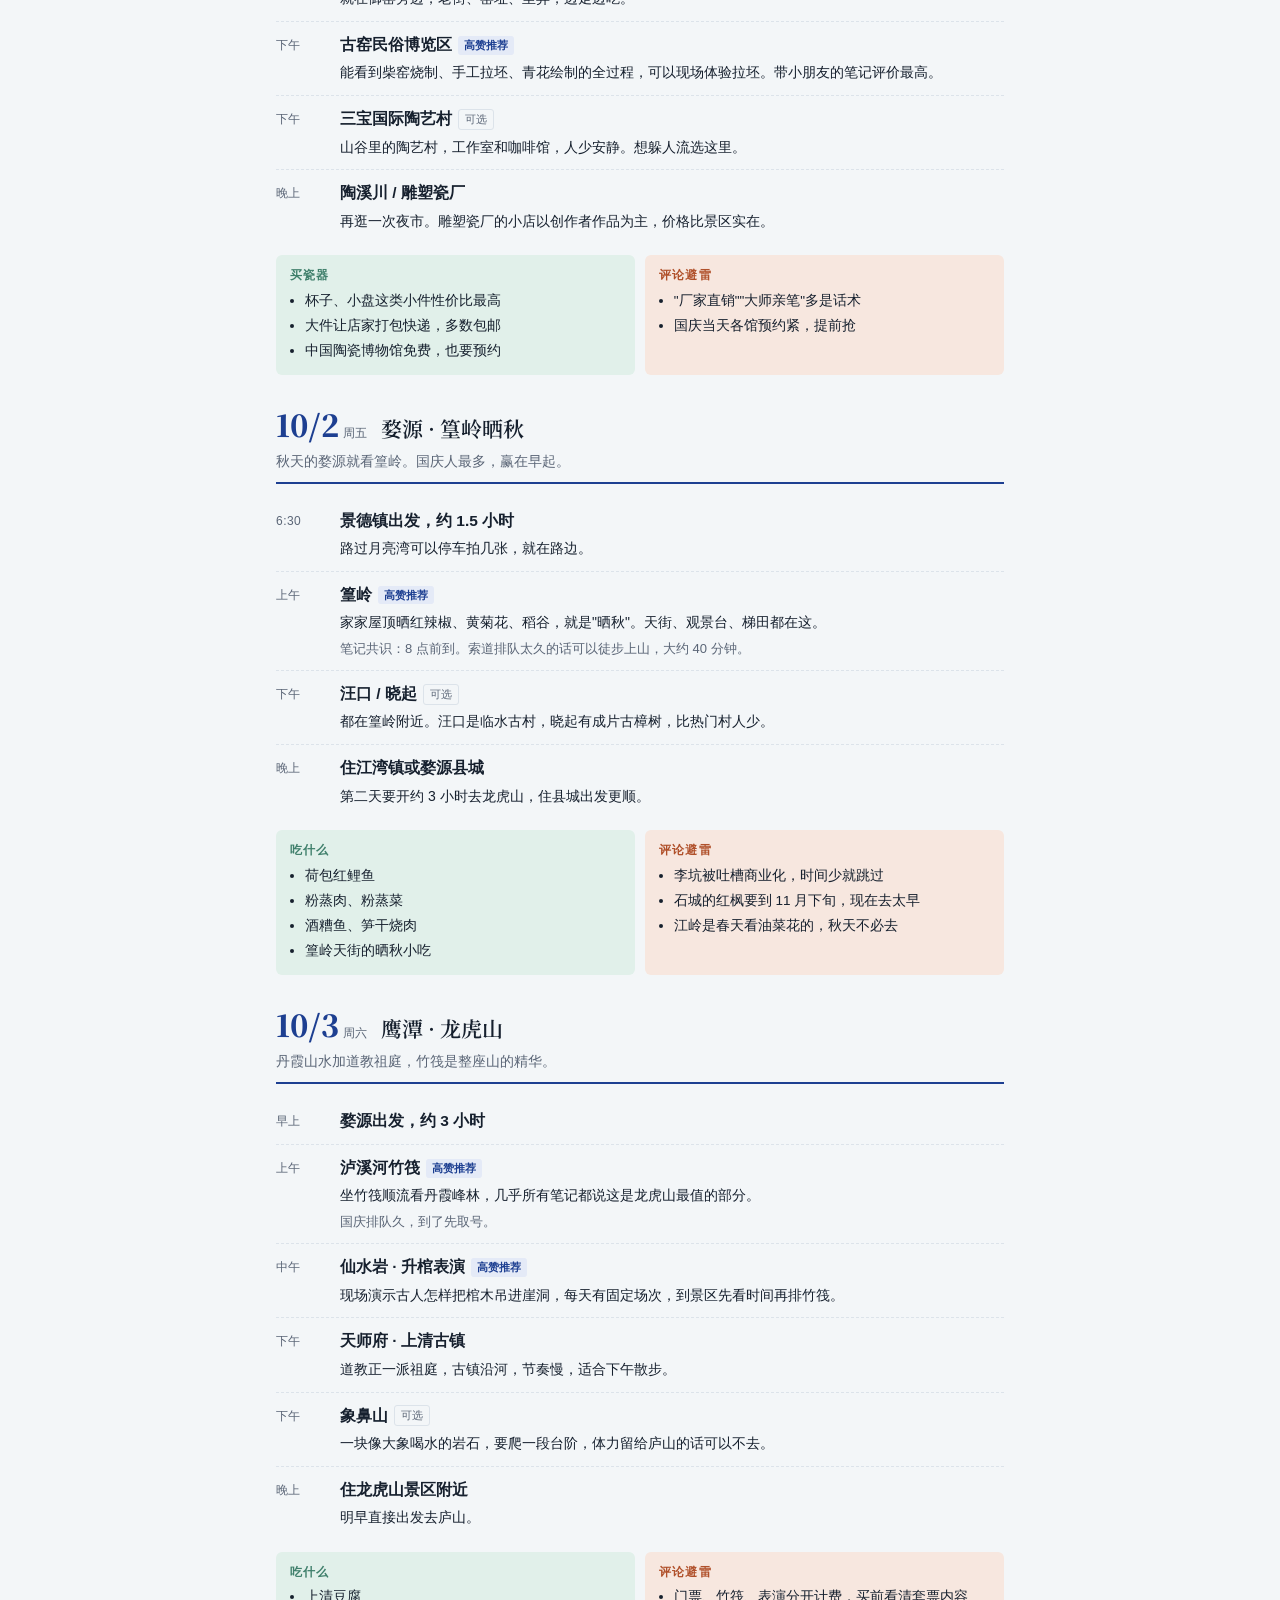
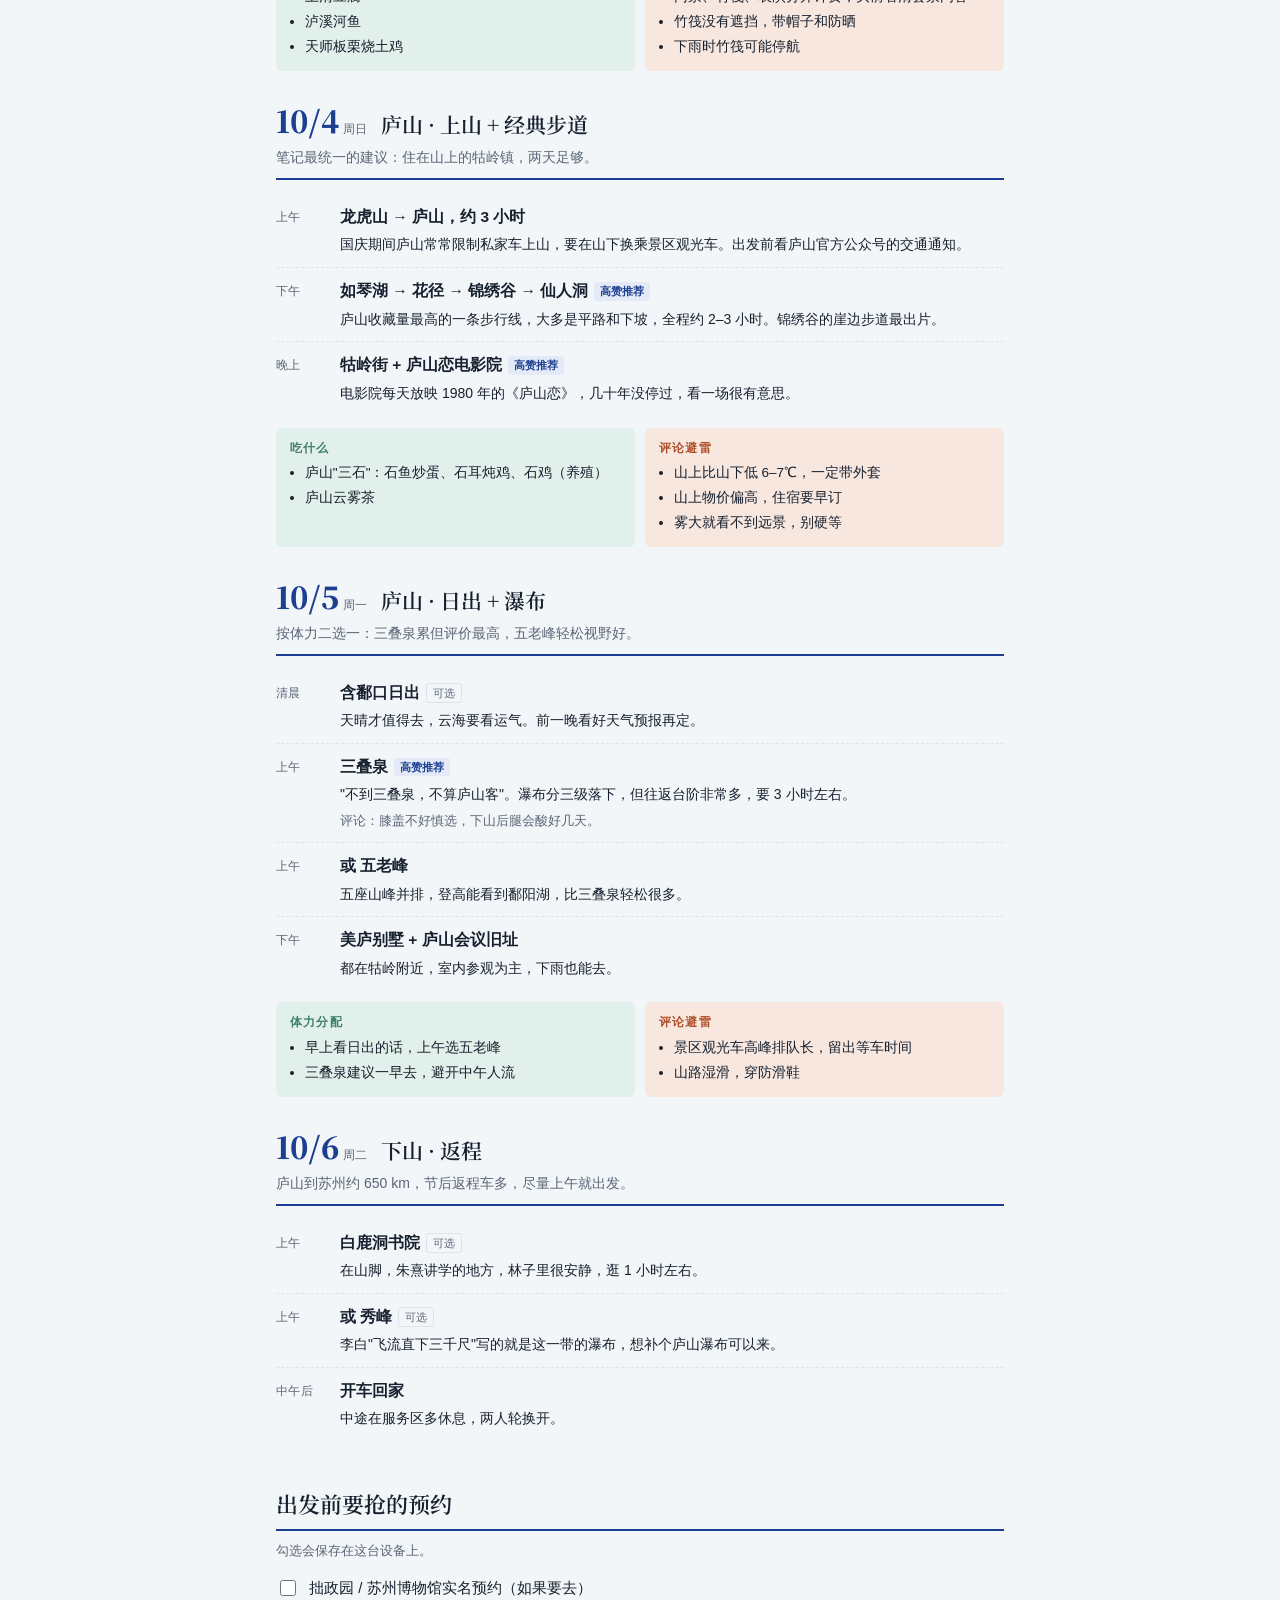
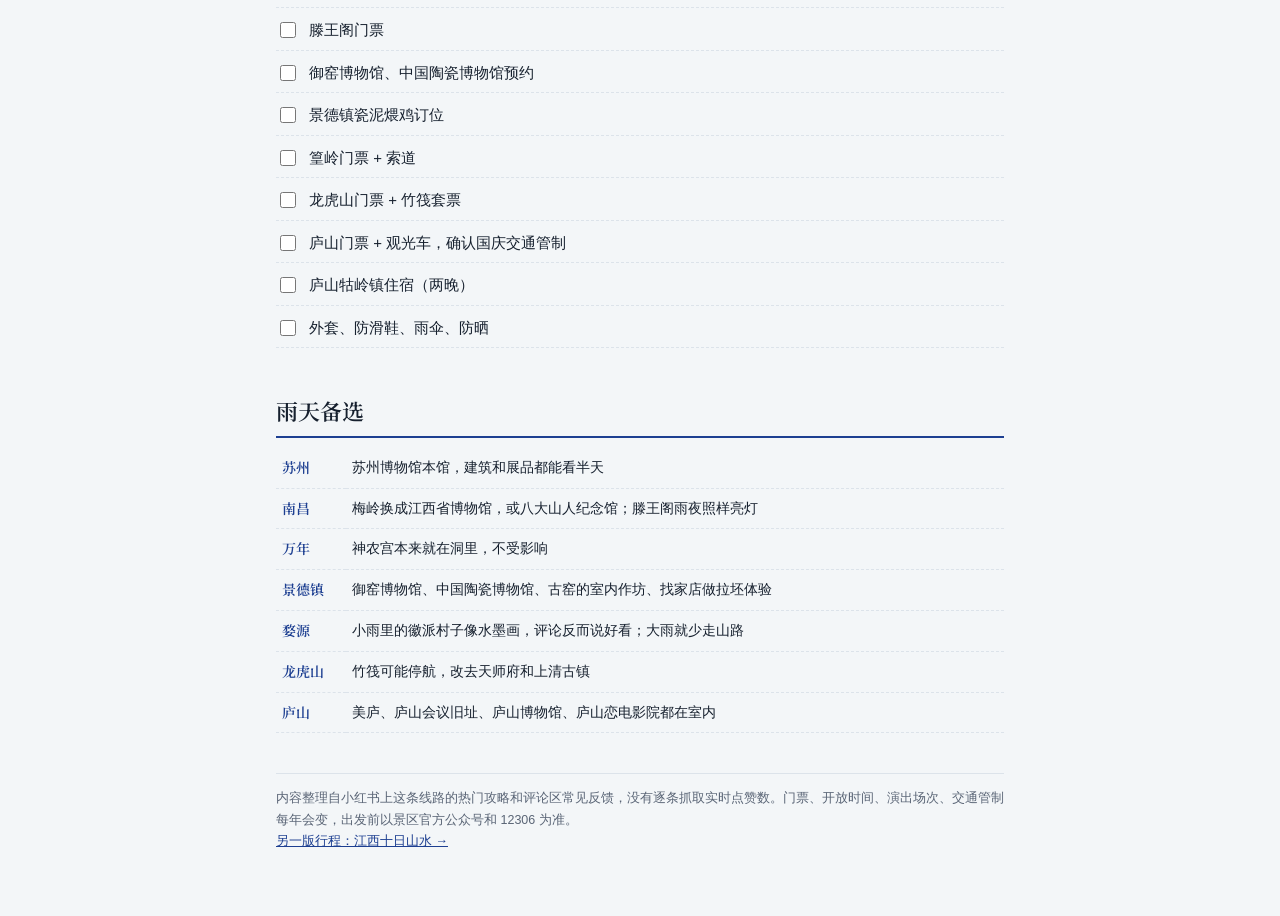
==== commit 21f9d576: "Space the version switch from the header Co-Authored-By: Claude Opus 5.5 <noreply@anthropic.com>" ====
--- a/ganpo.html
+++ b/ganpo.html
@@ -101,7 +101,7 @@
 footer{margin-top:40px;font-size:12.5px;color:var(--muted);border-top:1px solid var(--line);padding-top:14px}
 @media (prefers-reduced-motion:no-preference){html{scroll-behavior:smooth}}
 
-.switch{display:flex;background:var(--paper);border:1px solid var(--line);border-radius:999px;padding:3px;gap:3px;max-width:420px}
+.switch{margin-bottom:16px;display:flex;background:var(--paper);border:1px solid var(--line);border-radius:999px;padding:3px;gap:3px;max-width:420px}
 .switch a{flex:1;text-align:center;text-decoration:none;font-size:14px;font-weight:600;color:var(--muted);padding:8px 10px;border-radius:999px;line-height:1.3}
 .switch a small{display:block;font-size:11px;font-weight:400}
 .switch a[aria-current="page"]{background:var(--cobalt);color:var(--paper)}
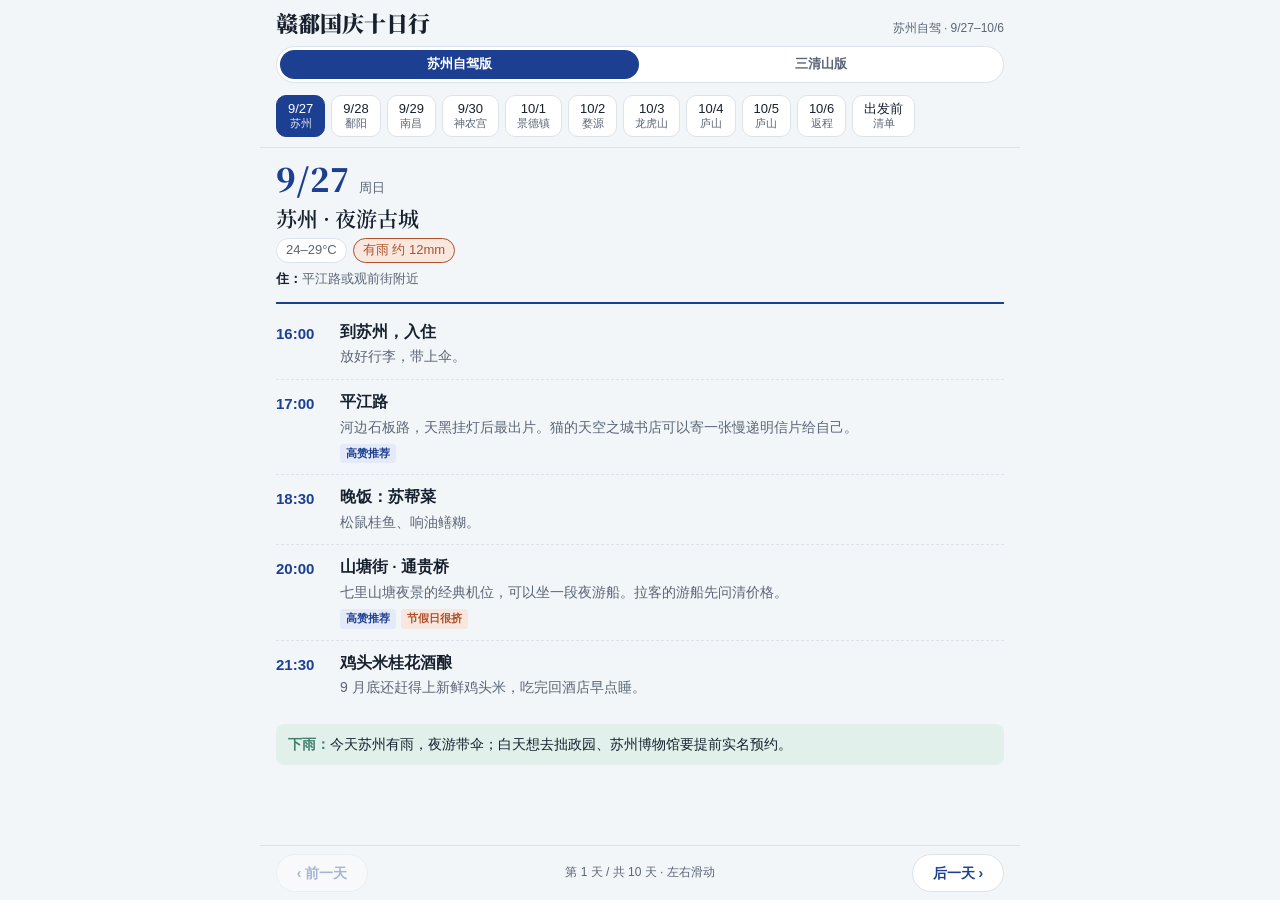
==== commit 12efeef8: "Swipeable day-by-day pages with hourly schedules Co-Authored-By: Claude Opus 5.5 <noreply@anthropic." ====
--- a/ganpo.html
+++ b/ganpo.html
@@ -7,582 +7,170 @@
 <link rel="preconnect" href="https://fonts.googleapis.com">
 <link rel="preconnect" href="https://fonts.gstatic.com" crossorigin>
 <link rel="stylesheet" href="https://fonts.googleapis.com/css2?family=Noto+Serif+SC:wght@600;900&display=swap">
-<style>
-:root{box-sizing:border-box;padding-top:env(safe-area-inset-top,0px);padding-bottom:env(safe-area-inset-bottom,0px)}
-html{scroll-padding-top:env(safe-area-inset-top,0px)}
-body{margin:0;padding:0}
-img{max-width:100%}
-[hidden]{display:none!important}
-:root{
-  --ground:#F3F6F8; --paper:#FFFFFF; --ink:#16202E; --muted:#5A6576; --line:#DCE3EA;
-  --cobalt:#1D3F91; --cobalt-soft:#E4EAF7; --kiln:#B0502A; --kiln-soft:#F7E7DF;
-  --celadon:#3F7F6B; --celadon-soft:#E1F0EA;
-  --serif:"Noto Serif SC","Songti SC","STSong",serif;
-  --sans:-apple-system,"PingFang SC","Hiragino Sans GB","Microsoft YaHei",sans-serif;
-}
-@media (prefers-color-scheme: dark){
-  :root:not([data-theme="light"]){
-    color-scheme:dark;
-    --ground:#0E131B; --paper:#161D28; --ink:#E6EAF0; --muted:#9BA6B6; --line:#263142;
-    --cobalt:#93B1F2; --cobalt-soft:#1D2A44; --kiln:#E79068; --kiln-soft:#3A2419;
-    --celadon:#86C0AB; --celadon-soft:#17302A;
-  }
-}
-:root[data-theme="dark"]{
-  color-scheme:dark;
-  --ground:#0E131B; --paper:#161D28; --ink:#E6EAF0; --muted:#9BA6B6; --line:#263142;
-  --cobalt:#93B1F2; --cobalt-soft:#1D2A44; --kiln:#E79068; --kiln-soft:#3A2419;
-  --celadon:#86C0AB; --celadon-soft:#17302A;
-}
-*{box-sizing:border-box}
-body{background:var(--ground);color:var(--ink);font-family:var(--sans);font-size:15px;line-height:1.7}
-.wrap{max-width:760px;margin:0 auto;padding-inline:16px;padding-block:0 64px}
-a{color:var(--cobalt)}
-:focus-visible{outline:2px solid var(--cobalt);outline-offset:2px}
-
-header{padding-block:40px 20px}
-.eyebrow{font-size:12px;letter-spacing:.12em;color:var(--cobalt);font-weight:600}
-h1{font-family:var(--serif);font-weight:900;font-size:clamp(34px,8vw,52px);line-height:1.15;margin:.2em 0 .3em;text-wrap:balance}
-.lede{color:var(--muted);max-width:36em;margin:0}
-.band{height:10px;margin-top:22px;border-radius:2px;
-  background:
-   radial-gradient(circle at 10px 10px, transparent 5px, var(--cobalt) 5.5px, var(--cobalt) 7px, transparent 7.5px) 0 0/20px 20px;
-  opacity:.55}
-
-.route{display:flex;flex-wrap:wrap;align-items:center;gap:6px 4px;margin-block:22px 8px;font-size:14px}
-.route b{font-family:var(--serif);font-weight:600;background:var(--paper);border:1px solid var(--line);padding:2px 10px;border-radius:4px}
-.route i{font-style:normal;color:var(--muted);font-size:12px;white-space:nowrap}
-.note{font-size:12.5px;color:var(--muted)}
-
-nav:not(.switch){position:sticky;top:env(safe-area-inset-top,0px);z-index:5;background:var(--ground);border-bottom:1px solid var(--line);margin-inline:-16px;padding:10px 16px}
-.chips{display:flex;gap:6px;overflow-x:auto;scrollbar-width:none}
-.chips::-webkit-scrollbar{display:none}
-.chips a{flex:none;text-decoration:none;color:var(--ink);font-size:13px;padding:4px 10px;border-radius:999px;border:1px solid var(--line);background:var(--paper);font-variant-numeric:tabular-nums}
-.chips a.today{background:var(--cobalt);border-color:var(--cobalt);color:var(--paper)}
-
-.day{margin-top:34px;scroll-margin-top:70px}
-.dayhead{display:grid;grid-template-columns:auto 1fr;gap:4px 14px;align-items:baseline;border-bottom:2px solid var(--cobalt);padding-bottom:8px}
-.date{font-family:var(--serif);font-weight:900;font-size:30px;color:var(--cobalt);font-variant-numeric:tabular-nums;line-height:1}
-.date small{font-family:var(--sans);font-size:12px;font-weight:500;color:var(--muted);margin-left:4px}
-.dayhead h2{font-family:var(--serif);font-weight:600;font-size:21px;margin:0;line-height:1.3}
-.dayhead p{grid-column:1/-1;margin:4px 0 0;color:var(--muted);font-size:14px}
-.today-flag{display:inline-block;font-family:var(--sans);font-size:11px;background:var(--cobalt);color:var(--paper);padding:0 7px;border-radius:3px;margin-left:8px;vertical-align:middle}
-
-.tl{list-style:none;margin:14px 0 0;padding:0;display:grid;gap:0}
-.tl li{display:grid;grid-template-columns:52px 1fr;gap:12px;padding-block:10px;border-bottom:1px dashed var(--line)}
-.tl li:last-child{border-bottom:0}
-.t{font-size:12px;color:var(--muted);padding-top:3px;letter-spacing:.04em}
-.tl h3{margin:0;font-size:15.5px;font-weight:650;display:flex;flex-wrap:wrap;align-items:center;gap:6px}
-.tl p{margin:3px 0 0;font-size:14px;color:var(--ink)}
-.tl p.c{color:var(--muted);font-size:13px}
-.tag{font-size:11px;font-weight:600;padding:0 6px;border-radius:3px;line-height:1.7;white-space:nowrap}
-.hot{background:var(--cobalt-soft);color:var(--cobalt)}
-.warn{background:var(--kiln-soft);color:var(--kiln)}
-.opt{border:1px solid var(--line);color:var(--muted);font-weight:500}
-
-.side{display:grid;grid-template-columns:1fr 1fr;gap:10px;margin-top:12px}
-@media (max-width:560px){.side{grid-template-columns:1fr}}
-.box{border-radius:6px;padding:10px 14px;font-size:13.5px}
-.box h4{margin:0 0 4px;font-size:12px;letter-spacing:.1em}
-.box ul{margin:0;padding-left:1.1em}
-.box li{margin:2px 0}
-.food{background:var(--celadon-soft)} .food h4{color:var(--celadon)}
-.pit{background:var(--kiln-soft)} .pit h4{color:var(--kiln)}
-
-section.extra{margin-top:44px}
-section.extra h2{font-family:var(--serif);font-weight:600;font-size:22px;margin:0 0 10px;border-bottom:2px solid var(--cobalt);padding-bottom:6px}
-.check{list-style:none;padding:0;margin:0;display:grid;gap:2px}
-.check label{display:flex;gap:10px;align-items:flex-start;padding:7px 0;border-bottom:1px dashed var(--line);cursor:pointer}
-.check input{margin-top:5px;accent-color:var(--cobalt);width:16px;height:16px;flex:none}
-.check input:checked + span{color:var(--muted);text-decoration:line-through}
-.rain{width:100%;border-collapse:collapse;font-size:14px}
-.rain td{padding:8px 6px;border-bottom:1px dashed var(--line);vertical-align:top}
-.rain td:first-child{font-family:var(--serif);font-weight:600;white-space:nowrap;color:var(--cobalt);width:5em}
-footer{margin-top:40px;font-size:12.5px;color:var(--muted);border-top:1px solid var(--line);padding-top:14px}
-@media (prefers-reduced-motion:no-preference){html{scroll-behavior:smooth}}
-
-.switch{margin-bottom:16px;display:flex;background:var(--paper);border:1px solid var(--line);border-radius:999px;padding:3px;gap:3px;max-width:420px}
-.switch a{flex:1;text-align:center;text-decoration:none;font-size:14px;font-weight:600;color:var(--muted);padding:8px 10px;border-radius:999px;line-height:1.3}
-.switch a small{display:block;font-size:11px;font-weight:400}
-.switch a[aria-current="page"]{background:var(--cobalt);color:var(--paper)}
-.switch a:not([aria-current]):hover{color:var(--ink)}
-</style>
+<link rel="stylesheet" href="app.css">
 </head>
 <body>
-
-<div class="wrap">
-<header>
-  <nav class="switch" aria-label="切换行程版本">
-    <a aria-current="page" href="ganpo.html">苏州自驾版<small>鄱阳 · 南昌起步</small></a>
-    <a href="jiangxi.html">三清山版<small>含天气预报</small></a>
-  </nav>
-  <div class="eyebrow">2026.09.27 — 10.06 · 苏州出发 · 自驾估算</div>
-  <h1>赣鄱国庆十日行</h1>
-  <p class="lede">按调整后的行程逐日排好：每站只留小红书高赞、高收藏笔记里反复出现的地方，评论区里集中吐槽的坑单独标出来。</p>
-  <div class="band" aria-hidden="true"></div>
-  <div class="route" aria-label="路线">
-    <b>苏州</b><i>→ 约6h →</i><b>鄱阳</b><i>→ 2h →</i><b>南昌</b><i>→ 2h →</i><b>万年</b><i>→ 1.5h →</i><b>景德镇</b><i>→ 1.5h →</i><b>婺源</b><i>→ 3h →</i><b>龙虎山</b><i>→ 3h →</i><b>庐山</b><i>→ 7h →</i><b>回家</b>
-  </div>
-  <p class="note">车程为平日自驾大概值，国庆高速拥堵请多留 30%–50%。标签说明：<span class="tag hot">高赞推荐</span> 笔记里出现最多、收藏最高；<span class="tag warn">评论避雷</span> 评论区高频吐槽；<span class="tag opt">可选</span> 时间体力够再去。</p>
-</header>
-
-<nav aria-label="按日期跳转"><div class="chips" id="chips">
-  <a href="#d0927" data-d="2026-09-27">9/27 苏州</a>
-  <a href="#d0928" data-d="2026-09-28">9/28 鄱阳</a>
-  <a href="#d0929" data-d="2026-09-29">9/29 梅岭</a>
-  <a href="#d0930" data-d="2026-09-30">9/30 神农宫</a>
-  <a href="#d1001" data-d="2026-10-01">10/1 景德镇</a>
-  <a href="#d1002" data-d="2026-10-02">10/2 婺源</a>
-  <a href="#d1003" data-d="2026-10-03">10/3 鹰潭</a>
-  <a href="#d1004" data-d="2026-10-04">10/4 庐山</a>
-  <a href="#d1005" data-d="2026-10-05">10/5 庐山</a>
-  <a href="#d1006" data-d="2026-10-06">10/6 返程</a>
-  <a href="#prep">出发前</a>
-  <a href="#rain">雨天备选</a>
-</div></nav>
-
-<!-- 9/27 -->
-<article class="day" id="d0927" data-d="2026-09-27">
-  <div class="dayhead">
-    <div class="date">9/27<small>周日</small></div>
-    <h2>苏州 · 夜游古城</h2>
-    <p>只住一晚，把时间给夜景和第二天早上的一碗头汤面。</p>
-  </div>
-  <ol class="tl">
-    <li><span class="t">傍晚</span><div>
-      <h3>平江路 <span class="tag hot">高赞推荐</span></h3>
-      <p>河边石板路，天黑挂灯后最出片。猫的天空之城书店可以寄一张"慢递"明信片给自己。</p>
-    </div></li>
-    <li><span class="t">晚上</span><div>
-      <h3>山塘街 · 通贵桥 <span class="tag hot">高赞推荐</span></h3>
-      <p>七里山塘夜景的经典机位在通贵桥一带，可以坐一段夜游船。</p>
-      <p class="c">评论：节假日很挤，21 点后人少一些。</p>
-    </div></li>
-    <li><span class="t">白天</span><div>
-      <h3>拙政园 / 苏州博物馆 <span class="tag opt">可选</span></h3>
-      <p>如果白天就到苏州可以去。两处都要提前实名预约，国庆经常约满。</p>
-    </div></li>
-  </ol>
-  <div class="side">
-    <div class="box food"><h4>吃什么</h4><ul>
-      <li>苏式汤面，早上吃"头汤面"</li>
-      <li>生煎、蟹壳黄</li>
-      <li>苏帮菜：松鼠桂鱼、响油鳝糊</li>
-      <li>鸡头米桂花酒酿，9 月底还赶得上新鲜鸡头米</li>
-    </ul></div>
-    <div class="box pit"><h4>评论避雷</h4><ul>
-      <li>观前街被吐槽商业化，路过即可</li>
-      <li>山塘街拉客的游船报价先问清</li>
-      <li>28 日要赶长途，早饭后尽早出发</li>
-    </ul></div>
-  </div>
-</article>
-
-<!-- 9/28 -->
-<article class="day" id="d0928" data-d="2026-09-28">
-  <div class="dayhead">
-    <div class="date">9/28<small>周一</small></div>
-    <h2>苏州 → 鄱阳 → 南昌</h2>
-    <p>赶路日。下午到鄱阳吃一顿湖鲜，晚上进南昌住下。</p>
-  </div>
-  <ol class="tl">
-    <li><span class="t">上午</span><div>
-      <h3>出发去鄱阳</h3>
-      <p>自驾约 550 km。坐高铁的话可以走杭黄线接昌景黄线，到鄱阳站，车次以 12306 为准。</p>
-    </div></li>
-    <li><span class="t">傍晚</span><div>
-      <h3>鄱阳湖国家湿地公园 <span class="tag opt">可选</span></h3>
-      <p>秋天水位下降，湖床露出大片草洲，笔记里叫它"鄱阳湖草原"，适合看日落。</p>
-      <p class="c">候鸟要等到 11 月以后，这次看不到大群候鸟，别抱这个期待。</p>
-    </div></li>
-    <li><span class="t">晚饭</span><div>
-      <h3>鄱阳湖鲜 <span class="tag hot">高赞推荐</span></h3>
-      <p>认准湖鱼：鱼头、鳜鱼、银鱼炒蛋、湖虾、螺蛳。10 月初也开始有鄱阳湖大闸蟹了。</p>
-    </div></li>
-    <li><span class="t">晚上</span><div>
-      <h3>去南昌，约 2 小时</h3>
-      <p>住八一广场、万寿宫或红谷滩秋水广场附近，第二天去梅岭、晚上看滕王阁都方便。</p>
-    </div></li>
-  </ol>
-  <div class="side">
-    <div class="box food"><h4>点菜提醒</h4><ul>
-      <li>江西菜普遍重辣，评论区公认"微辣也很辣"</li>
-      <li>不吃辣就直接说"不放辣"</li>
-    </ul></div>
-    <div class="box pit"><h4>评论避雷</h4><ul>
-      <li>湖鲜按斤称的先问单价再下锅</li>
-      <li>湖边路段晚上偏黑，夜里开车注意</li>
-    </ul></div>
-  </div>
-</article>
-
-<!-- 9/29 -->
-<article class="day" id="d0929" data-d="2026-09-29">
-  <div class="dayhead">
-    <div class="date">9/29<small>周二</small></div>
-    <h2>南昌 · 梅岭 + 滕王阁夜景</h2>
-    <p>白天进山避暑，傍晚回城看赣江日落和亮灯。</p>
-  </div>
-  <ol class="tl">
-    <li><span class="t">早餐</span><div>
-      <h3>南昌拌粉 + 瓦罐汤 <span class="tag hot">高赞推荐</span></h3>
-      <p>南昌人的标准早餐，街边小店就行，配一个白糖糕。</p>
-    </div></li>
-    <li><span class="t">上午</span><div>
-      <h3>梅岭 · 洪崖丹井 <span class="tag hot">高赞推荐</span></h3>
-      <p>市区西北约 40 分钟车程。峡谷溪水和小瀑布，传说是中国乐律的发源地，游览 1–1.5 小时。</p>
-    </div></li>
-    <li><span class="t">下午</span><div>
-      <h3>梅岭盘山公路 / 狮子峰 <span class="tag opt">可选</span></h3>
-      <p>天气好就沿盘山路兜一圈，山上能看到南昌城区。中午在山里吃农家菜，竹笋和土鸡。</p>
-      <p class="c">评论：景点分散，没车很不方便；期待别太高，胜在清凉安静。</p>
-    </div></li>
-    <li><span class="t">傍晚</span><div>
-      <h3>滕王阁 <span class="tag hot">高赞推荐</span></h3>
-      <p>笔记几乎都建议傍晚进，登顶看赣江日落，等天黑亮灯。"落霞与孤鹜齐飞"就在这里。</p>
-    </div></li>
-    <li><span class="t">晚上</span><div>
-      <h3>秋水广场音乐喷泉 / 万寿宫街区</h3>
-      <p>喷泉在滕王阁对岸，演出一般在晚上，场次以当天公告为准。想吃夜宵就去万寿宫。</p>
-    </div></li>
-  </ol>
-  <div class="side">
-    <div class="box food"><h4>吃什么</h4><ul>
-      <li>南昌炒粉、米粉蒸肉</li>
-      <li>三杯鸡（江西本地菜）</li>
-      <li>酱鸭、鸭脖</li>
-      <li>白糖糕、麻圆</li>
-    </ul></div>
-    <div class="box pit"><h4>评论避雷</h4><ul>
-      <li>滕王阁白天去被说"一般"，夜景才值</li>
-      <li>八一广场附近停车难，打车更省事</li>
-    </ul></div>
-  </div>
-</article>
-
-<!-- 9/30 -->
-<article class="day" id="d0930" data-d="2026-09-30">
-  <div class="dayhead">
-    <div class="date">9/30<small>周三</small></div>
-    <h2>万年神农宫 → 景德镇</h2>
-    <p>上午钻溶洞，下午到景德镇，晚上直接去陶溪川。</p>
-  </div>
-  <ol class="tl">
-    <li><span class="t">早上</span><div>
-      <h3>南昌出发，约 2 小时到万年</h3>
-    </div></li>
-    <li><span class="t">上午</span><div>
-      <h3>神农宫溶洞 <span class="tag hot">高赞推荐</span></h3>
-      <p>喀斯特溶洞，钟乳石规模大，灯光做得很出片，游览约 1.5 小时。</p>
-      <p class="c">洞里凉又湿滑，带件薄外套，穿防滑的鞋。</p>
-    </div></li>
-    <li><span class="t">顺路</span><div>
-      <h3>仙人洞与吊桶环遗址 <span class="tag opt">可选</span></h3>
-      <p>世界上最早的栽培稻和陶器遗存之一，对考古有兴趣可以顺路看。中午吃一碗万年贡米饭。</p>
-    </div></li>
-    <li><span class="t">下午</span><div>
-      <h3>去景德镇，约 1.5 小时</h3>
-      <p>住陶溪川或陶阳里附近，两晚都方便步行逛夜市。</p>
-    </div></li>
-    <li><span class="t">晚上</span><div>
-      <h3>陶溪川 <span class="tag hot">高赞推荐</span></h3>
-      <p>老瓷厂改造的园区，景德镇收藏量最高的地方。夜里的创意市集全是年轻手作人摆摊，节假日开放时间看官方公告。</p>
-    </div></li>
-  </ol>
-  <div class="side">
-    <div class="box food"><h4>景德镇吃什么</h4><ul>
-      <li>冷粉（早餐当地人的最爱）</li>
-      <li>碱水粑、饺子粑</li>
-      <li>油条包麻糍</li>
-      <li>瓷泥煨鸡，要提前订</li>
-    </ul></div>
-    <div class="box pit"><h4>评论避雷</h4><ul>
-      <li>陶溪川市集周末和节假日人极多，早点去</li>
-      <li>路边"大师作品"溢价严重，别冲动</li>
-    </ul></div>
-  </div>
-</article>
-
-<!-- 10/1 -->
-<article class="day" id="d1001" data-d="2026-10-01">
-  <div class="dayhead">
-    <div class="date">10/1<small>周四</small></div>
-    <h2>景德镇 · 看窑、拉坯、淘瓷</h2>
-    <p>一天把"瓷都"的看、玩、买串起来。</p>
-  </div>
-  <ol class="tl">
-    <li><span class="t">上午</span><div>
-      <h3>御窑博物馆 + 御窑厂遗址 <span class="tag hot">高赞推荐</span></h3>
-      <p>砖拱造型的博物馆本身就是拍照点，馆内是明清官窑瓷片和复原器。需要实名预约。</p>
-    </div></li>
-    <li><span class="t">上午</span><div>
-      <h3>陶阳里历史街区</h3>
-      <p>就在御窑旁边，老街、窑址、里弄，边走边吃。</p>
-    </div></li>
-    <li><span class="t">下午</span><div>
-      <h3>古窑民俗博览区 <span class="tag hot">高赞推荐</span></h3>
-      <p>能看到柴窑烧制、手工拉坯、青花绘制的全过程，可以现场体验拉坯。带小朋友的笔记评价最高。</p>
-    </div></li>
-    <li><span class="t">下午</span><div>
-      <h3>三宝国际陶艺村 <span class="tag opt">可选</span></h3>
-      <p>山谷里的陶艺村，工作室和咖啡馆，人少安静。想躲人流选这里。</p>
-    </div></li>
-    <li><span class="t">晚上</span><div>
-      <h3>陶溪川 / 雕塑瓷厂</h3>
-      <p>再逛一次夜市。雕塑瓷厂的小店以创作者作品为主，价格比景区实在。</p>
-    </div></li>
-  </ol>
-  <div class="side">
-    <div class="box food"><h4>买瓷器</h4><ul>
-      <li>杯子、小盘这类小件性价比最高</li>
-      <li>大件让店家打包快递，多数包邮</li>
-      <li>中国陶瓷博物馆免费，也要预约</li>
-    </ul></div>
-    <div class="box pit"><h4>评论避雷</h4><ul>
-      <li>"厂家直销""大师亲笔"多是话术</li>
-      <li>国庆当天各馆预约紧，提前抢</li>
-    </ul></div>
-  </div>
-</article>
-
-<!-- 10/2 -->
-<article class="day" id="d1002" data-d="2026-10-02">
-  <div class="dayhead">
-    <div class="date">10/2<small>周五</small></div>
-    <h2>婺源 · 篁岭晒秋</h2>
-    <p>秋天的婺源就看篁岭。国庆人最多，赢在早起。</p>
-  </div>
-  <ol class="tl">
-    <li><span class="t">6:30</span><div>
-      <h3>景德镇出发，约 1.5 小时</h3>
-      <p>路过月亮湾可以停车拍几张，就在路边。</p>
-    </div></li>
-    <li><span class="t">上午</span><div>
-      <h3>篁岭 <span class="tag hot">高赞推荐</span></h3>
-      <p>家家屋顶晒红辣椒、黄菊花、稻谷，就是"晒秋"。天街、观景台、梯田都在这。</p>
-      <p class="c">笔记共识：8 点前到。索道排队太久的话可以徒步上山，大约 40 分钟。</p>
-    </div></li>
-    <li><span class="t">下午</span><div>
-      <h3>汪口 / 晓起 <span class="tag opt">可选</span></h3>
-      <p>都在篁岭附近。汪口是临水古村，晓起有成片古樟树，比热门村人少。</p>
-    </div></li>
-    <li><span class="t">晚上</span><div>
-      <h3>住江湾镇或婺源县城</h3>
-      <p>第二天要开约 3 小时去龙虎山，住县城出发更顺。</p>
-    </div></li>
-  </ol>
-  <div class="side">
-    <div class="box food"><h4>吃什么</h4><ul>
-      <li>荷包红鲤鱼</li>
-      <li>粉蒸肉、粉蒸菜</li>
-      <li>酒糟鱼、笋干烧肉</li>
-      <li>篁岭天街的晒秋小吃</li>
-    </ul></div>
-    <div class="box pit"><h4>评论避雷</h4><ul>
-      <li>李坑被吐槽商业化，时间少就跳过</li>
-      <li>石城的红枫要到 11 月下旬，现在去太早</li>
-      <li>江岭是春天看油菜花的，秋天不必去</li>
-    </ul></div>
-  </div>
-</article>
-
-<!-- 10/3 -->
-<article class="day" id="d1003" data-d="2026-10-03">
-  <div class="dayhead">
-    <div class="date">10/3<small>周六</small></div>
-    <h2>鹰潭 · 龙虎山</h2>
-    <p>丹霞山水加道教祖庭，竹筏是整座山的精华。</p>
-  </div>
-  <ol class="tl">
-    <li><span class="t">早上</span><div>
-      <h3>婺源出发，约 3 小时</h3>
-    </div></li>
-    <li><span class="t">上午</span><div>
-      <h3>泸溪河竹筏 <span class="tag hot">高赞推荐</span></h3>
-      <p>坐竹筏顺流看丹霞峰林，几乎所有笔记都说这是龙虎山最值的部分。</p>
-      <p class="c">国庆排队久，到了先取号。</p>
-    </div></li>
-    <li><span class="t">中午</span><div>
-      <h3>仙水岩 · 升棺表演 <span class="tag hot">高赞推荐</span></h3>
-      <p>现场演示古人怎样把棺木吊进崖洞，每天有固定场次，到景区先看时间再排竹筏。</p>
-    </div></li>
-    <li><span class="t">下午</span><div>
-      <h3>天师府 · 上清古镇</h3>
-      <p>道教正一派祖庭，古镇沿河，节奏慢，适合下午散步。</p>
-    </div></li>
-    <li><span class="t">下午</span><div>
-      <h3>象鼻山 <span class="tag opt">可选</span></h3>
-      <p>一块像大象喝水的岩石，要爬一段台阶，体力留给庐山的话可以不去。</p>
-    </div></li>
-    <li><span class="t">晚上</span><div>
-      <h3>住龙虎山景区附近</h3>
-      <p>明早直接出发去庐山。</p>
-    </div></li>
-  </ol>
-  <div class="side">
-    <div class="box food"><h4>吃什么</h4><ul>
-      <li>上清豆腐</li>
-      <li>泸溪河鱼</li>
-      <li>天师板栗烧土鸡</li>
-    </ul></div>
-    <div class="box pit"><h4>评论避雷</h4><ul>
-      <li>门票、竹筏、表演分开计费，买前看清套票内容</li>
-      <li>竹筏没有遮挡，带帽子和防晒</li>
-      <li>下雨时竹筏可能停航</li>
-    </ul></div>
-  </div>
-</article>
-
-<!-- 10/4 -->
-<article class="day" id="d1004" data-d="2026-10-04">
-  <div class="dayhead">
-    <div class="date">10/4<small>周日</small></div>
-    <h2>庐山 · 上山 + 经典步道</h2>
-    <p>笔记最统一的建议：住在山上的牯岭镇，两天足够。</p>
-  </div>
-  <ol class="tl">
-    <li><span class="t">上午</span><div>
-      <h3>龙虎山 → 庐山，约 3 小时</h3>
-      <p>国庆期间庐山常常限制私家车上山，要在山下换乘景区观光车。出发前看庐山官方公众号的交通通知。</p>
-    </div></li>
-    <li><span class="t">下午</span><div>
-      <h3>如琴湖 → 花径 → 锦绣谷 → 仙人洞 <span class="tag hot">高赞推荐</span></h3>
-      <p>庐山收藏量最高的一条步行线，大多是平路和下坡，全程约 2–3 小时。锦绣谷的崖边步道最出片。</p>
-    </div></li>
-    <li><span class="t">晚上</span><div>
-      <h3>牯岭街 + 庐山恋电影院 <span class="tag hot">高赞推荐</span></h3>
-      <p>电影院每天放映 1980 年的《庐山恋》，几十年没停过，看一场很有意思。</p>
-    </div></li>
-  </ol>
-  <div class="side">
-    <div class="box food"><h4>吃什么</h4><ul>
-      <li>庐山"三石"：石鱼炒蛋、石耳炖鸡、石鸡（养殖）</li>
-      <li>庐山云雾茶</li>
-    </ul></div>
-    <div class="box pit"><h4>评论避雷</h4><ul>
-      <li>山上比山下低 6–7℃，一定带外套</li>
-      <li>山上物价偏高，住宿要早订</li>
-      <li>雾大就看不到远景，别硬等</li>
-    </ul></div>
-  </div>
-</article>
-
-<!-- 10/5 -->
-<article class="day" id="d1005" data-d="2026-10-05">
-  <div class="dayhead">
-    <div class="date">10/5<small>周一</small></div>
-    <h2>庐山 · 日出 + 瀑布</h2>
-    <p>按体力二选一：三叠泉累但评价最高，五老峰轻松视野好。</p>
-  </div>
-  <ol class="tl">
-    <li><span class="t">清晨</span><div>
-      <h3>含鄱口日出 <span class="tag opt">可选</span></h3>
-      <p>天晴才值得去，云海要看运气。前一晚看好天气预报再定。</p>
-    </div></li>
-    <li><span class="t">上午</span><div>
-      <h3>三叠泉 <span class="tag hot">高赞推荐</span></h3>
-      <p>"不到三叠泉，不算庐山客"。瀑布分三级落下，但往返台阶非常多，要 3 小时左右。</p>
-      <p class="c">评论：膝盖不好慎选，下山后腿会酸好几天。</p>
-    </div></li>
-    <li><span class="t">上午</span><div>
-      <h3>或 五老峰</h3>
-      <p>五座山峰并排，登高能看到鄱阳湖，比三叠泉轻松很多。</p>
-    </div></li>
-    <li><span class="t">下午</span><div>
-      <h3>美庐别墅 + 庐山会议旧址</h3>
-      <p>都在牯岭附近，室内参观为主，下雨也能去。</p>
-    </div></li>
-  </ol>
-  <div class="side">
-    <div class="box food"><h4>体力分配</h4><ul>
-      <li>早上看日出的话，上午选五老峰</li>
-      <li>三叠泉建议一早去，避开中午人流</li>
-    </ul></div>
-    <div class="box pit"><h4>评论避雷</h4><ul>
-      <li>景区观光车高峰排队长，留出等车时间</li>
-      <li>山路湿滑，穿防滑鞋</li>
-    </ul></div>
-  </div>
-</article>
-
-<!-- 10/6 -->
-<article class="day" id="d1006" data-d="2026-10-06">
-  <div class="dayhead">
-    <div class="date">10/6<small>周二</small></div>
-    <h2>下山 · 返程</h2>
-    <p>庐山到苏州约 650 km，节后返程车多，尽量上午就出发。</p>
-  </div>
-  <ol class="tl">
-    <li><span class="t">上午</span><div>
-      <h3>白鹿洞书院 <span class="tag opt">可选</span></h3>
-      <p>在山脚，朱熹讲学的地方，林子里很安静，逛 1 小时左右。</p>
-    </div></li>
-    <li><span class="t">上午</span><div>
-      <h3>或 秀峰 <span class="tag opt">可选</span></h3>
-      <p>李白"飞流直下三千尺"写的就是这一带的瀑布，想补个庐山瀑布可以来。</p>
-    </div></li>
-    <li><span class="t">中午后</span><div>
-      <h3>开车回家</h3>
-      <p>中途在服务区多休息，两人轮换开。</p>
-    </div></li>
-  </ol>
-</article>
-
-<section class="extra" id="prep">
-  <h2>出发前要抢的预约</h2>
-  <p class="note" style="margin:0 0 6px">勾选会保存在这台设备上。</p>
-  <ul class="check" id="checklist">
-    <li><label><input type="checkbox" id="c1"><span>拙政园 / 苏州博物馆实名预约（如果要去）</span></label></li>
-    <li><label><input type="checkbox" id="c2"><span>滕王阁门票</span></label></li>
-    <li><label><input type="checkbox" id="c3"><span>御窑博物馆、中国陶瓷博物馆预约</span></label></li>
-    <li><label><input type="checkbox" id="c4"><span>景德镇瓷泥煨鸡订位</span></label></li>
-    <li><label><input type="checkbox" id="c5"><span>篁岭门票 + 索道</span></label></li>
-    <li><label><input type="checkbox" id="c6"><span>龙虎山门票 + 竹筏套票</span></label></li>
-    <li><label><input type="checkbox" id="c7"><span>庐山门票 + 观光车，确认国庆交通管制</span></label></li>
-    <li><label><input type="checkbox" id="c8"><span>庐山牯岭镇住宿（两晚）</span></label></li>
-    <li><label><input type="checkbox" id="c9"><span>外套、防滑鞋、雨伞、防晒</span></label></li>
-  </ul>
-</section>
-
-<section class="extra" id="rain">
-  <h2>雨天备选</h2>
-  <div style="overflow-x:auto">
-  <table class="rain"><tbody>
-    <tr><td>苏州</td><td>苏州博物馆本馆，建筑和展品都能看半天</td></tr>
-    <tr><td>南昌</td><td>梅岭换成江西省博物馆，或八大山人纪念馆；滕王阁雨夜照样亮灯</td></tr>
-    <tr><td>万年</td><td>神农宫本来就在洞里，不受影响</td></tr>
-    <tr><td>景德镇</td><td>御窑博物馆、中国陶瓷博物馆、古窑的室内作坊、找家店做拉坯体验</td></tr>
-    <tr><td>婺源</td><td>小雨里的徽派村子像水墨画，评论反而说好看；大雨就少走山路</td></tr>
-    <tr><td>龙虎山</td><td>竹筏可能停航，改去天师府和上清古镇</td></tr>
-    <tr><td>庐山</td><td>美庐、庐山会议旧址、庐山博物馆、庐山恋电影院都在室内</td></tr>
-  </tbody></table>
-  </div>
-</section>
-
-<footer>
-  内容整理自小红书上这条线路的热门攻略和评论区常见反馈，没有逐条抓取实时点赞数。门票、开放时间、演出场次、交通管制每年会变，出发前以景区官方公众号和 12306 为准。<br>
-  <a href="jiangxi.html">另一版行程：江西十日山水 →</a>
-</footer>
-</div>
-
+<div id="app" style="display:contents"></div>
 <script>
-(function(){
-  var d=new Date(), p=function(n){return (n<10?'0':'')+n};
-  var today=d.getFullYear()+'-'+p(d.getMonth()+1)+'-'+p(d.getDate());
-  document.querySelectorAll('#chips a[data-d="'+today+'"]').forEach(function(a){a.classList.add('today')});
-  var art=document.querySelector('article[data-d="'+today+'"]');
-  if(art){var h=art.querySelector('h2');var s=document.createElement('span');s.className='today-flag';s.textContent='今天';h.appendChild(s);}
-  var KEY='ganpo-check';
-  var saved={};
-  try{saved=JSON.parse(localStorage.getItem(KEY)||'{}')}catch(e){}
-  document.querySelectorAll('#checklist input').forEach(function(c){
-    if(saved[c.id]) c.checked=true;
-    c.addEventListener('change',function(){
-      saved[c.id]=c.checked;
-      try{localStorage.setItem(KEY,JSON.stringify(saved))}catch(e){}
-    });
-  });
-})();
+window.TRIP = {
+  self: 'ganpo.html',
+  title: '赣鄱国庆十日行',
+  sub: '苏州自驾 · 9/27–10/6',
+  versions: [['苏州自驾版','ganpo.html'],['三清山版','jiangxi.html']],
+  days: [
+    { iso:'2026-09-27', date:'9/27', wk:'周日', short:'苏州', title:'苏州 · 夜游古城',
+      wx:[['24–29°C',''],['有雨 约 12mm','bad']], stay:'平江路或观前街附近',
+      items:[
+        ['16:00','到苏州，入住','放好行李，带上伞。',[]],
+        ['17:00','平江路','河边石板路，天黑挂灯后最出片。猫的天空之城书店可以寄一张慢递明信片给自己。',['+高赞推荐']],
+        ['18:30','晚饭：苏帮菜','松鼠桂鱼、响油鳝糊。',[]],
+        ['20:00','山塘街 · 通贵桥','七里山塘夜景的经典机位，可以坐一段夜游船。拉客的游船先问清价格。',['+高赞推荐','!节假日很挤']],
+        ['21:30','鸡头米桂花酒酿','9 月底还赶得上新鲜鸡头米，吃完回酒店早点睡。',[]]
+      ],
+      tips:[['下雨','今天苏州有雨，夜游带伞；白天想去拙政园、苏州博物馆要提前实名预约。']]
+    },
+    { iso:'2026-09-28', date:'9/28', wk:'周一', short:'鄱阳', title:'苏州 → 鄱阳 → 南昌',
+      wx:[['鄱阳 26–34°C',''],['晴','good']], stay:'南昌八一广场、万寿宫或红谷滩附近',
+      items:[
+        ['07:00','头汤面早餐','苏式汤面，早上第一锅汤最鲜。',[]],
+        ['08:00','出发去鄱阳','自驾约 550 km、6 小时，两人轮换开。',['!赶路日']],
+        ['12:00','服务区午饭 + 休息','',[]],
+        ['14:30','到鄱阳','',[]],
+        ['15:30','鄱阳湖国家湿地公园','秋天水位下降，湖床露出大片草洲，笔记里叫它“鄱阳湖草原”。候鸟 11 月以后才多。',['?可选']],
+        ['18:00','湖边看日落','今天日落约 18:03。',[]],
+        ['18:30','晚饭：鄱阳湖鲜','鱼头、鳜鱼、银鱼炒蛋、湖虾、螺蛳。按斤称的先问单价再下锅。',['+高赞推荐']],
+        ['20:00','开车去南昌','约 2 小时，湖边路段晚上偏黑，慢点开。',[]],
+        ['22:00','到南昌，入住','',[]]
+      ],
+      tips:[['点菜','江西菜普遍重辣，“微辣也很辣”，不吃辣直接说不放辣。']]
+    },
+    { iso:'2026-09-29', date:'9/29', wk:'周二', short:'南昌', title:'南昌 · 梅岭 + 滕王阁夜景',
+      wx:[['27–36°C',''],['午后雷阵雨','bad']], stay:'南昌（同一家）',
+      items:[
+        ['08:00','拌粉 + 瓦罐汤','南昌人的标准早餐，配一个白糖糕。',['+高赞推荐']],
+        ['09:00','出发去梅岭','市区西北约 40 分钟。',[]],
+        ['09:45','洪崖丹井','峡谷溪水和小瀑布，游览 1–1.5 小时，山里比城里凉快。',['+高赞推荐']],
+        ['11:30','梅岭农家菜','竹笋、土鸡。',[]],
+        ['13:00','梅岭盘山公路 / 狮子峰','天气好就兜一圈，山上能看到南昌城区。午后可能打雷，变天就回城。',['?可选']],
+        ['15:00','回酒店歇一下','避开最热的时候。',[]],
+        ['17:00','滕王阁','傍晚进，登顶看赣江日落（约 18:05），等天黑亮灯。白天去被评“一般”。',['+高赞推荐']],
+        ['19:30','秋水广场音乐喷泉','在滕王阁对岸，场次以当天公告为准。',[]],
+        ['21:00','万寿宫街区夜宵','南昌炒粉、酱鸭、麻圆。',[]]
+      ],
+      tips:[['停车','八一广场附近停车难，市区打车更省事。']]
+    },
+    { iso:'2026-09-30', date:'9/30', wk:'周三', short:'神农宫', title:'万年神农宫 → 景德镇',
+      wx:[['万年 25–34°C',''],['景德镇 24–31°C','']], stay:'景德镇陶溪川或陶阳里附近（连住 2 晚）',
+      items:[
+        ['07:30','早餐，南昌出发','到万年约 2 小时。',[]],
+        ['09:30','神农宫溶洞','钟乳石、石笋和地下暗河，灯光很出片，游览约 1.5 小时。洞里凉又湿滑，带薄外套。',['+高赞推荐']],
+        ['11:15','仙人洞与吊桶环遗址','世界上最早的栽培稻和陶器遗存之一，对考古有兴趣再去。',['?可选']],
+        ['12:00','午饭：万年贡米饭','',[]],
+        ['13:30','出发去景德镇','约 1.5 小时。',[]],
+        ['15:00','入住，休息','',[]],
+        ['16:30','陶溪川','老瓷厂改造的园区，下午摊位刚开，人少好逛。',['+高赞推荐']],
+        ['18:30','晚饭：小黄鱼','陶溪川里网友推荐的一家。',[]],
+        ['20:00','陶溪川夜市','年轻手作人摆摊，边逛边和摊主聊。',['!节假日人极多']],
+        ['21:30','景德镇烧烤夜宵','',[]]
+      ],
+      tips:[['买瓷器','路边“大师作品”溢价严重，别冲动。']]
+    },
+    { iso:'2026-10-01', date:'10/1', wk:'周四 · 国庆', short:'景德镇', title:'景德镇 · 看窑、拉坯、淘瓷',
+      wx:[['23–27°C',''],['零星小雨','']], stay:'景德镇（同一家）',
+      items:[
+        ['07:30','冷粉早餐','配油条包麻糍、饺子粑。',[]],
+        ['08:30','御窑博物馆 + 御窑厂遗址','砖拱造型的博物馆本身就是拍照点，需要实名预约。',['+高赞推荐','!提前预约']],
+        ['10:30','陶阳里历史街区','老街、窑址、里弄，边走边吃。',[]],
+        ['12:00','午饭：抚州弄小吃街','碱水粑、饺子粑、瓷泥煨鸡（要提前订）。',[]],
+        ['13:30','古窑民俗博览区','看柴窑烧制、手工拉坯、青花绘制，可以现场体验拉坯。',['+高赞推荐']],
+        ['16:30','三宝国际陶艺村','山谷里的工作室和咖啡馆，想躲人流就来这里。',['?可选']],
+        ['19:00','晚饭','',[]],
+        ['20:00','陶溪川 / 雕塑瓷厂','再逛一次夜市。雕塑瓷厂以创作者作品为主，价格比景区实在。',[]]
+      ],
+      tips:[['买瓷器','杯子、小盘这类小件性价比最高，大件让店家打包快递。']]
+    },
+    { iso:'2026-10-02', date:'10/2', wk:'周五 · 国庆', short:'婺源', title:'婺源 · 篁岭晒秋',
+      wx:[['20–24°C',''],['大雨 约 50mm','bad']], stay:'江湾镇或婺源县城',
+      items:[
+        ['06:30','景德镇出发','约 1.5 小时，路过月亮湾可以停车拍几张。',[]],
+        ['08:00','篁岭','屋顶晒辣椒、菊花、稻谷就是“晒秋”。8 点前到，索道排队太久可以徒步上山，约 40 分钟。',['+高赞推荐','!大雨山路滑']],
+        ['11:30','午饭：篁岭天街','',[]],
+        ['13:30','汪口','临水古村，人比热门村少。',['?可选']],
+        ['15:00','晓起','成片的古樟树。',['?可选']],
+        ['17:00','入住','',[]],
+        ['18:00','晚饭：荷包红鲤鱼','还有粉蒸肉、酒糟鱼、笋干烧肉。',[]]
+      ],
+      tips:[['大雨','今天婺源预报大雨，篁岭晒秋可能收起来。可以和 10/1 对调，雨天留在景德镇逛室内。','bad'],['避雷','李坑被吐槽商业化；石城红枫要到 11 月下旬，现在去太早。']]
+    },
+    { iso:'2026-10-03', date:'10/3', wk:'周六 · 国庆', short:'龙虎山', title:'鹰潭 · 龙虎山',
+      wx:[['20–23°C',''],['大雨 约 30mm','bad']], stay:'龙虎山景区或上清古镇附近',
+      items:[
+        ['07:30','婺源出发','约 3 小时。',[]],
+        ['10:30','游客中心买联票','门票、观光车、竹筏联票最划算，先取竹筏号。景区很大，一定坐观光车。',['!国庆排队久']],
+        ['11:00','泸溪河竹筏','顺流约 40 分钟看丹霞峰林，几乎所有笔记都说最值。大雨可能停航。',['+高赞推荐','!可能停航']],
+        ['12:00','悬棺表演','12:00 / 14:00 / 16:00 各一场，提前 20 分钟占位，左侧前排最好。',['+高赞推荐']],
+        ['12:45','午饭：上清豆腐','还有泸溪河鱼、板栗烧土鸡。',[]],
+        ['14:00','天师府 · 上清古镇','道教祖庭，红墙古柏，古镇沿河，雨天也能逛。',[]],
+        ['16:00','象鼻山','要爬一段台阶，雨大或想留体力就不去。',['?可选']],
+        ['18:00','晚饭，入住','',[]]
+      ],
+      tips:[['大雨','今天鹰潭预报大雨，竹筏停航的话先逛天师府和上清古镇。','bad']]
+    },
+    { iso:'2026-10-04', date:'10/4', wk:'周日', short:'庐山', title:'庐山 · 上山 + 西线步道',
+      wx:[['山上 8–15°C',''],['转晴','good']], stay:'牯岭街附近（连住 2 晚）',
+      items:[
+        ['07:30','龙虎山出发','约 3 小时。',[]],
+        ['10:30','山下换乘上山','国庆期间常限制私家车上山，车停山下，坐索道或景区观光车。',['!看官方交通通知']],
+        ['11:30','牯岭街入住，午饭','庐山“三石”：石鱼炒蛋、石耳炖鸡、石鸡。',[]],
+        ['13:00','如琴湖 → 花径 → 锦绣谷 → 仙人洞','收藏量最高的步行线，多是平路和下坡，约 2–3 小时。锦绣谷崖边步道最出片。',['+高赞推荐']],
+        ['16:30','回牯岭街休息','山上比山下低 6–7°C，加件外套。',[]],
+        ['18:00','晚饭','',[]],
+        ['19:30','庐山恋电影院','每天放映 1980 年的《庐山恋》，几十年没停过。',['+高赞推荐']]
+      ],
+      tips:[['住宿','山上住宿紧张、物价偏高，尽早订。']]
+    },
+    { iso:'2026-10-05', date:'10/5', wk:'周一', short:'庐山', title:'庐山 · 日出 + 瀑布',
+      wx:[['山上 7–14°C',''],['晴','good']], stay:'牯岭街（同一家）',
+      items:[
+        ['05:20','起床去含鄱口','日出约 06:10，今天晴天，值得早起。山上只有 7°C，穿厚外套。',['?可选']],
+        ['07:30','回牯岭街早餐','',[]],
+        ['08:30','三叠泉 或 五老峰','三叠泉瀑布最有名，但往返台阶很多，约 3 小时，膝盖不好慎选；五老峰轻松，能远眺鄱阳湖。',['+高赞推荐','!二选一']],
+        ['12:00','午饭','',[]],
+        ['14:00','美庐别墅 + 庐山会议旧址','都在牯岭附近，室内参观为主。',[]],
+        ['16:30','牯岭街散步，买庐山云雾茶','',[]],
+        ['18:00','晚饭','',[]]
+      ],
+      tips:[['等车','景区观光车高峰排队长，留出等车时间。']]
+    },
+    { iso:'2026-10-06', date:'10/6', wk:'周二', short:'返程', title:'下山 · 返程',
+      wx:[['晴','good']], stay:'',
+      items:[
+        ['07:30','早餐，退房下山','',[]],
+        ['09:00','白鹿洞书院 或 秀峰','白鹿洞书院是朱熹讲学的地方，林子里很安静；秀峰就是“飞流直下三千尺”那一带的瀑布。',['?可选']],
+        ['11:00','午饭','',[]],
+        ['12:00','开车回苏州','约 650 km、7 小时，节后返程车多，服务区多休息。',['!返程高峰']],
+        ['19:00','到家','',[]]
+      ]
+    }
+  ],
+  extras: [
+    { id:'prep', tab:'出发前', sub:'清单', html:
+      '<h2>出发前要抢的预约</h2><p class="foot" style="margin:0 0 6px">勾选只保存在这台手机上。</p><ul class="check">'
+      + ['拙政园 / 苏州博物馆实名预约（如果要去）','滕王阁门票','御窑博物馆、中国陶瓷博物馆预约','景德镇瓷泥煨鸡订位','篁岭门票 + 索道','龙虎山门票 + 竹筏联票','庐山门票 + 观光车，确认国庆交通管制','庐山牯岭镇住宿（两晚）','外套、防滑鞋、雨伞、防晒']
+        .map(function(t,i){ return '<li><label><input type="checkbox" id="c'+(i+1)+'"><span>'+t+'</span></label></li>'; }).join('')
+      + '</ul><h3>雨天备选</h3><table class="rows"><tbody>'
+      + '<tr><td>苏州</td><td>苏州博物馆本馆，能看半天</td></tr>'
+      + '<tr><td>南昌</td><td>梅岭换成江西省博物馆或八大山人纪念馆；滕王阁雨夜照样亮灯</td></tr>'
+      + '<tr><td>万年</td><td>神农宫在洞里，不受影响</td></tr>'
+      + '<tr><td>景德镇</td><td>御窑博物馆、中国陶瓷博物馆、找家店做拉坯体验</td></tr>'
+      + '<tr><td>婺源</td><td>小雨的徽派村子像水墨画；大雨就少走山路</td></tr>'
+      + '<tr><td>龙虎山</td><td>竹筏停航就去天师府和上清古镇</td></tr>'
+      + '<tr><td>庐山</td><td>美庐、庐山会议旧址、庐山博物馆、庐山恋电影院</td></tr>'
+      + '</tbody></table><p class="foot">天气为 9 月 27 日的数值预报，会变，每天前一晚再看一下。车程为平日自驾估算，国庆多留 30%–50%。玩法整理自小红书热门笔记和评论，门票、开放时间、演出场次以景区官方公众号为准。</p>'
+    }
+  ]
+};
 </script>
+<script src="app.js"></script>
 </body>
 </html>
--- a/app.css
+++ b/app.css
@@ -0,0 +1,98 @@
+:root{
+  --ground:#F3F6F8; --paper:#FFFFFF; --ink:#16202E; --muted:#5A6576; --line:#DCE3EA;
+  --cobalt:#1D3F91; --cobalt-soft:#E4EAF7; --kiln:#B0502A; --kiln-soft:#F7E7DF;
+  --celadon:#3F7F6B; --celadon-soft:#E1F0EA;
+  --serif:"Noto Serif SC","Songti SC","STSong",serif;
+  --sans:-apple-system,"PingFang SC","Hiragino Sans GB","Microsoft YaHei",sans-serif;
+}
+@media (prefers-color-scheme: dark){
+  :root:not([data-theme="light"]){
+    color-scheme:dark;
+    --ground:#0E131B; --paper:#161D28; --ink:#E6EAF0; --muted:#9BA6B6; --line:#263142;
+    --cobalt:#93B1F2; --cobalt-soft:#1D2A44; --kiln:#E79068; --kiln-soft:#3A2419;
+    --celadon:#86C0AB; --celadon-soft:#17302A;
+  }
+}
+:root[data-theme="dark"]{
+  color-scheme:dark;
+  --ground:#0E131B; --paper:#161D28; --ink:#E6EAF0; --muted:#9BA6B6; --line:#263142;
+  --cobalt:#93B1F2; --cobalt-soft:#1D2A44; --kiln:#E79068; --kiln-soft:#3A2419;
+  --celadon:#86C0AB; --celadon-soft:#17302A;
+}
+*{box-sizing:border-box}
+html,body{height:100%}
+body{margin:0;background:var(--ground);color:var(--ink);font-family:var(--sans);font-size:15px;line-height:1.6;display:flex;flex-direction:column;overflow:hidden}
+:focus-visible{outline:2px solid var(--cobalt);outline-offset:2px}
+a{color:var(--cobalt)}
+
+.top{flex:none;padding:calc(env(safe-area-inset-top,0px) + 10px) 16px 8px;display:flex;flex-direction:column;gap:8px;max-width:760px;width:100%;margin:0 auto}
+.titlerow{display:flex;align-items:baseline;justify-content:space-between;gap:10px}
+.top h1{font-family:var(--serif);font-weight:900;font-size:22px;line-height:1.2;margin:0}
+.top .sub{font-size:12px;color:var(--muted);white-space:nowrap}
+
+.switch{display:flex;background:var(--paper);border:1px solid var(--line);border-radius:999px;padding:3px;gap:3px}
+.switch a{flex:1;text-align:center;text-decoration:none;font-size:13px;font-weight:600;color:var(--muted);padding:6px 8px;border-radius:999px;line-height:1.3}
+.switch a[aria-current="page"]{background:var(--cobalt);color:var(--paper)}
+
+.tabs{flex:none;display:flex;gap:6px;overflow-x:auto;scrollbar-width:none;padding:4px 16px 10px;border-bottom:1px solid var(--line);max-width:760px;width:100%;margin:0 auto}
+.tabs::-webkit-scrollbar{display:none}
+.tabs button{flex:none;font:inherit;font-size:13px;line-height:1.25;padding:5px 11px;border-radius:10px;border:1px solid var(--line);background:var(--paper);color:var(--ink);cursor:pointer;text-align:center;font-variant-numeric:tabular-nums}
+.tabs button small{display:block;font-size:11px;color:var(--muted)}
+.tabs button[aria-selected="true"]{background:var(--cobalt);border-color:var(--cobalt);color:var(--paper)}
+.tabs button[aria-selected="true"] small{color:var(--paper);opacity:.85}
+.tabs button.is-today:not([aria-selected="true"]){border-color:var(--cobalt)}
+
+.pager{flex:1;min-height:0;display:flex;overflow-x:auto;overflow-y:hidden;scroll-snap-type:x mandatory;overscroll-behavior-x:contain;scrollbar-width:none}
+.pager::-webkit-scrollbar{display:none}
+.panel{flex:0 0 100%;scroll-snap-align:start;scroll-snap-stop:always;overflow-y:auto;overscroll-behavior-y:contain;-webkit-overflow-scrolling:touch}
+.inner{max-width:760px;margin:0 auto;padding:14px 16px 28px}
+
+.dhead{display:flex;flex-direction:column;gap:6px;padding-bottom:12px;border-bottom:2px solid var(--cobalt)}
+.dline{display:flex;align-items:baseline;gap:10px;flex-wrap:wrap}
+.date{font-family:var(--serif);font-weight:900;font-size:32px;color:var(--cobalt);line-height:1;font-variant-numeric:tabular-nums}
+.wk{font-size:13px;color:var(--muted)}
+.today-flag{font-size:11px;background:var(--cobalt);color:var(--paper);padding:1px 7px;border-radius:3px}
+.dhead h2{font-family:var(--serif);font-weight:600;font-size:21px;line-height:1.3;margin:0;text-wrap:balance}
+.meta{display:flex;flex-wrap:wrap;gap:6px;font-size:13px}
+.pill{display:inline-block;padding:1px 9px;border-radius:999px;border:1px solid var(--line);color:var(--muted);background:var(--paper)}
+.pill.good{border-color:var(--celadon);color:var(--celadon)}
+.pill.bad{border-color:var(--kiln);color:var(--kiln);background:var(--kiln-soft)}
+.stay{font-size:13px;color:var(--muted);margin:0}
+.stay b{color:var(--ink);font-weight:600}
+
+.hours{list-style:none;margin:6px 0 0;padding:0}
+.hours li{display:grid;grid-template-columns:52px 1fr;gap:12px;padding-block:11px;border-bottom:1px dashed var(--line);position:relative}
+.hours li:last-child{border-bottom:0}
+.hr{font-variant-numeric:tabular-nums;font-weight:700;color:var(--cobalt);font-size:15px;padding-top:1px}
+.hours h3{margin:0;font-size:15.5px;font-weight:650;line-height:1.4}
+.hours p{margin:3px 0 0;font-size:14px;color:var(--muted)}
+.hours li.now{background:var(--cobalt-soft);border-radius:8px;margin-inline:-8px;padding-inline:8px;border-bottom-color:transparent}
+.hours li.now .hr::after{content:"现在";display:block;font-size:10px;font-weight:600;letter-spacing:.05em}
+.tags{display:flex;flex-wrap:wrap;gap:5px;margin-top:6px}
+.tag{font-size:11px;font-weight:600;padding:0 6px;border-radius:3px;line-height:1.75;white-space:nowrap}
+.tag.hot{background:var(--cobalt-soft);color:var(--cobalt)}
+.tag.warn{background:var(--kiln-soft);color:var(--kiln)}
+.tag.opt{border:1px solid var(--line);color:var(--muted);font-weight:500}
+
+.tip{margin:14px 0 0;background:var(--celadon-soft);border-radius:8px;padding:10px 12px;font-size:13.5px}
+.tip b{color:var(--celadon)}
+.tip.bad{background:var(--kiln-soft)}
+.tip.bad b{color:var(--kiln)}
+
+.extra h2{font-family:var(--serif);font-weight:600;font-size:21px;margin:0 0 8px;padding-bottom:8px;border-bottom:2px solid var(--cobalt)}
+.extra h3{font-size:15px;margin:18px 0 6px}
+.extra ul.list{margin:0;padding-left:1.2em;display:flex;flex-direction:column;gap:6px;font-size:14px}
+.check{list-style:none;padding:0;margin:0}
+.check label{display:flex;gap:10px;align-items:flex-start;padding:8px 0;border-bottom:1px dashed var(--line);cursor:pointer;font-size:14px}
+.check input{margin-top:4px;accent-color:var(--cobalt);width:17px;height:17px;flex:none}
+.check input:checked + span{color:var(--muted);text-decoration:line-through}
+.rows{width:100%;border-collapse:collapse;font-size:14px}
+.rows td{padding:8px 4px;border-bottom:1px dashed var(--line);vertical-align:top}
+.rows td:first-child{font-weight:700;color:var(--cobalt);white-space:nowrap;width:4.5em}
+.foot{margin-top:18px;font-size:12px;color:var(--muted)}
+
+.bar{flex:none;display:flex;align-items:center;justify-content:space-between;gap:8px;padding:8px 16px calc(env(safe-area-inset-bottom,0px) + 8px);border-top:1px solid var(--line);background:var(--ground);max-width:760px;width:100%;margin:0 auto}
+.bar button{font:inherit;font-size:14px;font-weight:600;border:1px solid var(--line);background:var(--paper);color:var(--cobalt);border-radius:999px;padding:7px 14px;cursor:pointer;min-width:92px}
+.bar button:disabled{opacity:.35;cursor:default}
+.bar .pos{font-size:12px;color:var(--muted);text-align:center;font-variant-numeric:tabular-nums}
+@media (prefers-reduced-motion:reduce){.pager{scroll-behavior:auto}}
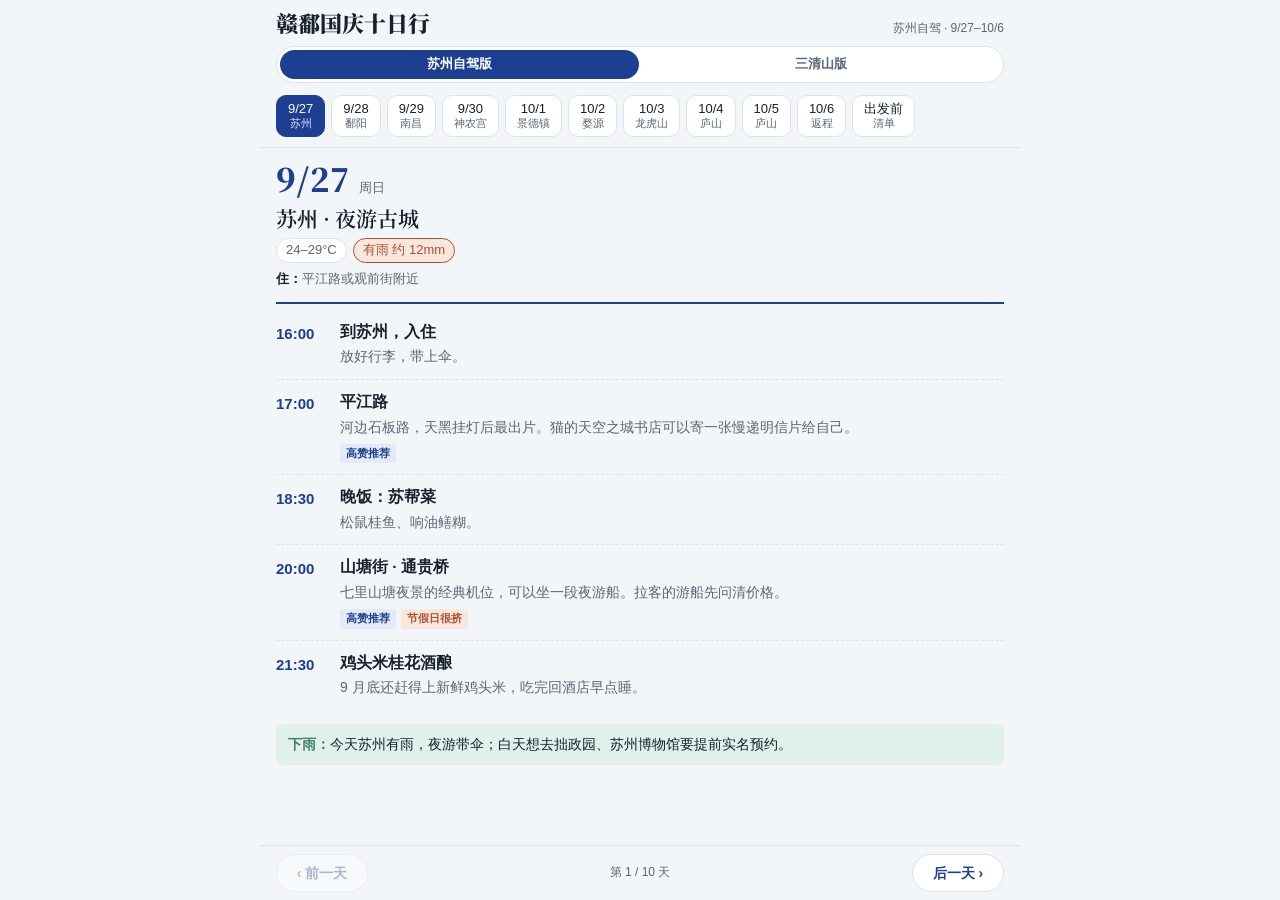
==== commit 717bda7b: "Cache-bust shared assets Co-Authored-By: Claude Opus 5.5 <noreply@anthropic.com>" ====
--- a/ganpo.html
+++ b/ganpo.html
@@ -7,7 +7,7 @@
 <link rel="preconnect" href="https://fonts.googleapis.com">
 <link rel="preconnect" href="https://fonts.gstatic.com" crossorigin>
 <link rel="stylesheet" href="https://fonts.googleapis.com/css2?family=Noto+Serif+SC:wght@600;900&display=swap">
-<link rel="stylesheet" href="app.css">
+<link rel="stylesheet" href="app.css?v=2">
 </head>
 <body>
 <div id="app" style="display:contents"></div>
@@ -171,6 +171,6 @@
   ]
 };
 </script>
-<script src="app.js"></script>
+<script src="app.js?v=2"></script>
 </body>
 </html>
--- a/app.css
+++ b/app.css
@@ -44,7 +44,7 @@
 
 .pager{flex:1;min-height:0;display:flex;overflow-x:auto;overflow-y:hidden;scroll-snap-type:x mandatory;overscroll-behavior-x:contain;scrollbar-width:none}
 .pager::-webkit-scrollbar{display:none}
-.panel{flex:0 0 100%;scroll-snap-align:start;scroll-snap-stop:always;overflow-y:auto;overscroll-behavior-y:contain;-webkit-overflow-scrolling:touch}
+.panel{flex:0 0 100%;position:relative;scroll-snap-align:start;scroll-snap-stop:always;overflow-y:auto;overscroll-behavior-y:contain;-webkit-overflow-scrolling:touch}
 .inner{max-width:760px;margin:0 auto;padding:14px 16px 28px}
 
 .dhead{display:flex;flex-direction:column;gap:6px;padding-bottom:12px;border-bottom:2px solid var(--cobalt)}
@@ -94,5 +94,5 @@
 .bar{flex:none;display:flex;align-items:center;justify-content:space-between;gap:8px;padding:8px 16px calc(env(safe-area-inset-bottom,0px) + 8px);border-top:1px solid var(--line);background:var(--ground);max-width:760px;width:100%;margin:0 auto}
 .bar button{font:inherit;font-size:14px;font-weight:600;border:1px solid var(--line);background:var(--paper);color:var(--cobalt);border-radius:999px;padding:7px 14px;cursor:pointer;min-width:92px}
 .bar button:disabled{opacity:.35;cursor:default}
-.bar .pos{font-size:12px;color:var(--muted);text-align:center;font-variant-numeric:tabular-nums}
+.bar .pos{white-space:nowrap;font-size:12px;color:var(--muted);text-align:center;font-variant-numeric:tabular-nums}
 @media (prefers-reduced-motion:reduce){.pager{scroll-behavior:auto}}
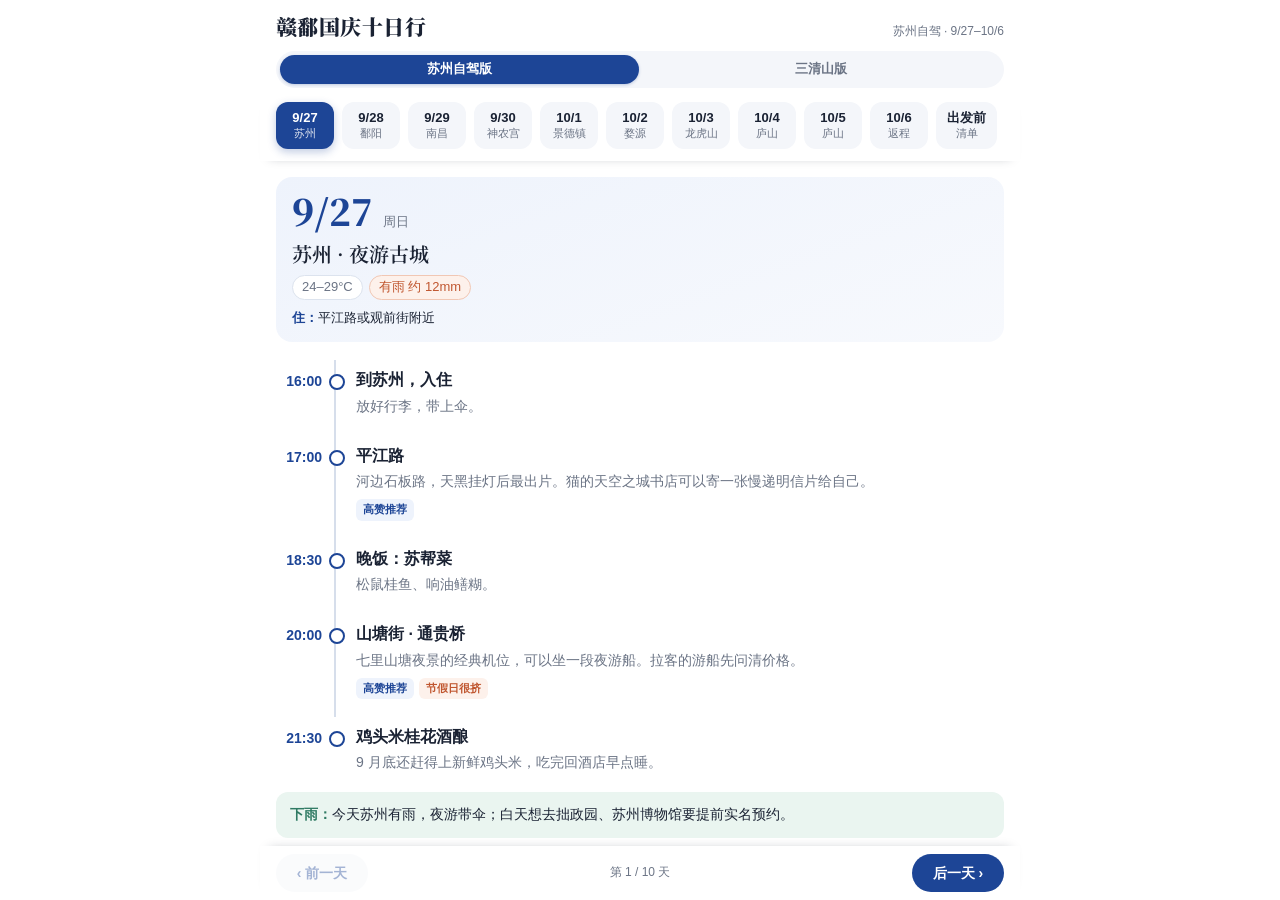
==== commit 0a38e2ee: "White-background timeline look for the Suzhou driving version Co-Authored-By: Claude Opus 5.5 <norep" ====
--- a/ganpo.html
+++ b/ganpo.html
@@ -1,5 +1,5 @@
 <!doctype html>
-<html lang="zh-CN">
+<html lang="zh-CN" data-look="paper">
 <head>
 <meta charset="utf-8">
 <meta name="viewport" content="width=device-width, initial-scale=1, viewport-fit=cover">
@@ -7,7 +7,7 @@
 <link rel="preconnect" href="https://fonts.googleapis.com">
 <link rel="preconnect" href="https://fonts.gstatic.com" crossorigin>
 <link rel="stylesheet" href="https://fonts.googleapis.com/css2?family=Noto+Serif+SC:wght@600;900&display=swap">
-<link rel="stylesheet" href="app.css?v=2">
+<link rel="stylesheet" href="app.css?v=3">
 </head>
 <body>
 <div id="app" style="display:contents"></div>
@@ -171,6 +171,6 @@
   ]
 };
 </script>
-<script src="app.js?v=2"></script>
+<script src="app.js?v=3"></script>
 </body>
 </html>
--- a/app.css
+++ b/app.css
@@ -96,3 +96,53 @@
 .bar button:disabled{opacity:.35;cursor:default}
 .bar .pos{white-space:nowrap;font-size:12px;color:var(--muted);text-align:center;font-variant-numeric:tabular-nums}
 @media (prefers-reduced-motion:reduce){.pager{scroll-behavior:auto}}
+
+/* ---------- 白底版（苏州自驾版）：固定浅色，时间轴排版 ---------- */
+:root[data-look="paper"]{
+  color-scheme:light;
+  --ground:#FFFFFF; --paper:#FFFFFF; --ink:#1A2233; --muted:#6B7485; --line:#E7EBF1; --rail:#D6DEEB;
+  --cobalt:#1D4596; --cobalt-soft:#EEF3FC; --kiln:#C0562F; --kiln-soft:#FDF1EB;
+  --celadon:#2F7A63; --celadon-soft:#EAF5F0; --chip:#F4F6FA;
+}
+[data-look="paper"] body{background:#FFFFFF}
+[data-look="paper"] .top{padding-top:calc(env(safe-area-inset-top,0px) + 14px);gap:10px}
+[data-look="paper"] .top h1{font-size:21px;letter-spacing:.02em}
+[data-look="paper"] .switch{background:var(--chip);border-color:transparent}
+[data-look="paper"] .switch a[aria-current="page"]{box-shadow:0 1px 3px rgba(29,69,150,.25)}
+
+[data-look="paper"] .tabs{gap:8px;padding:6px 16px 12px;border-bottom:0;box-shadow:0 6px 10px -10px rgba(26,34,51,.35)}
+[data-look="paper"] .tabs button{min-width:58px;padding:7px 10px;border-radius:12px;border-color:transparent;background:var(--chip);font-weight:600}
+[data-look="paper"] .tabs button small{font-weight:400;margin-top:1px}
+[data-look="paper"] .tabs button[aria-selected="true"]{background:var(--cobalt);box-shadow:0 3px 8px rgba(29,69,150,.28)}
+[data-look="paper"] .tabs button.is-today:not([aria-selected="true"]){background:var(--cobalt-soft);color:var(--cobalt)}
+
+[data-look="paper"] .inner{padding:16px 16px 32px}
+[data-look="paper"] .dhead{background:linear-gradient(160deg,var(--cobalt-soft),#F7F9FD);border:0;border-radius:16px;padding:16px 16px 14px;gap:8px}
+[data-look="paper"] .date{font-size:36px}
+[data-look="paper"] .dhead h2{font-size:20px}
+[data-look="paper"] .pill{background:#FFFFFF;border-color:#DCE3EE}
+[data-look="paper"] .pill.bad{background:var(--kiln-soft);border-color:#F1C7B4}
+[data-look="paper"] .pill.good{border-color:#BFDDD1}
+[data-look="paper"] .stay{color:var(--ink)}
+[data-look="paper"] .stay b{color:var(--cobalt)}
+
+[data-look="paper"] .hours{margin-top:18px}
+[data-look="paper"] .hours li{grid-template-columns:46px 1fr;gap:12px;padding-block:0;border-bottom:0}
+[data-look="paper"] .hr{text-align:right;padding-top:10px;font-size:14px}
+[data-look="paper"] .hours li>div{position:relative;padding:9px 0 18px 20px;border-left:2px solid var(--rail)}
+[data-look="paper"] .hours li:last-child>div{border-left-color:transparent;padding-bottom:4px}
+[data-look="paper"] .hours li>div::before{content:"";position:absolute;left:-7px;top:14px;width:12px;height:12px;border-radius:50%;background:#FFFFFF;border:2px solid var(--cobalt)}
+[data-look="paper"] .hours h3{font-size:16px}
+[data-look="paper"] .hours p{font-size:14px;line-height:1.65}
+[data-look="paper"] .hours li.now{background:none;margin:0;padding-inline:0}
+[data-look="paper"] .hours li.now .hr{color:var(--kiln)}
+[data-look="paper"] .hours li.now>div::before{background:var(--kiln);border-color:var(--kiln);box-shadow:0 0 0 4px var(--kiln-soft)}
+[data-look="paper"] .hours li.now h3{color:var(--kiln)}
+[data-look="paper"] .tag{border-radius:6px;padding:1px 7px}
+
+[data-look="paper"] .tip{border-radius:12px;padding:12px 14px}
+[data-look="paper"] .extra h2{border-bottom-color:var(--rail)}
+[data-look="paper"] .bar{background:#FFFFFF;border-top:0;box-shadow:0 -6px 12px -10px rgba(26,34,51,.35)}
+[data-look="paper"] .bar button{background:var(--chip);border-color:transparent}
+[data-look="paper"] .bar button#next{background:var(--cobalt);color:#FFFFFF}
+[data-look="paper"] .bar button:disabled{opacity:.4}
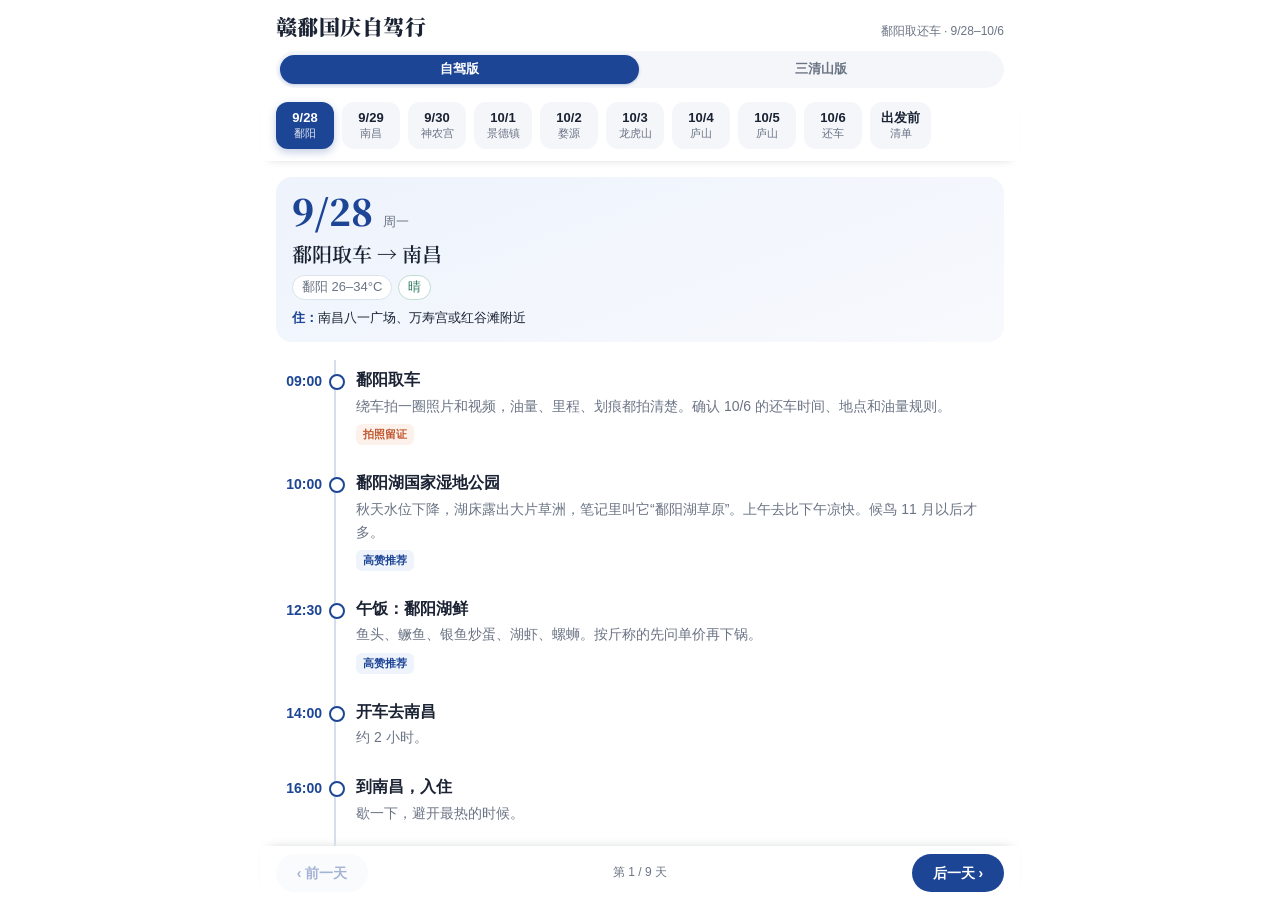
==== commit 72dd8aa6: "Drive version: start and end in Poyang with car pickup and return Co-Authored-By: Claude Opus 5.5 <n" ====
--- a/ganpo.html
+++ b/ganpo.html
@@ -3,7 +3,7 @@
 <head>
 <meta charset="utf-8">
 <meta name="viewport" content="width=device-width, initial-scale=1, viewport-fit=cover">
-<title>赣鄱国庆十日行</title>
+<title>赣鄱国庆自驾行</title>
 <link rel="preconnect" href="https://fonts.googleapis.com">
 <link rel="preconnect" href="https://fonts.gstatic.com" crossorigin>
 <link rel="stylesheet" href="https://fonts.googleapis.com/css2?family=Noto+Serif+SC:wght@600;900&display=swap">
@@ -14,33 +14,20 @@
 <script>
 window.TRIP = {
   self: 'ganpo.html',
-  title: '赣鄱国庆十日行',
-  sub: '苏州自驾 · 9/27–10/6',
-  versions: [['苏州自驾版','ganpo.html'],['三清山版','jiangxi.html']],
+  title: '赣鄱国庆自驾行',
+  sub: '鄱阳取还车 · 9/28–10/6',
+  versions: [['自驾版','ganpo.html'],['三清山版','jiangxi.html']],
   days: [
-    { iso:'2026-09-27', date:'9/27', wk:'周日', short:'苏州', title:'苏州 · 夜游古城',
-      wx:[['24–29°C',''],['有雨 约 12mm','bad']], stay:'平江路或观前街附近',
-      items:[
-        ['16:00','到苏州，入住','放好行李，带上伞。',[]],
-        ['17:00','平江路','河边石板路，天黑挂灯后最出片。猫的天空之城书店可以寄一张慢递明信片给自己。',['+高赞推荐']],
-        ['18:30','晚饭：苏帮菜','松鼠桂鱼、响油鳝糊。',[]],
-        ['20:00','山塘街 · 通贵桥','七里山塘夜景的经典机位，可以坐一段夜游船。拉客的游船先问清价格。',['+高赞推荐','!节假日很挤']],
-        ['21:30','鸡头米桂花酒酿','9 月底还赶得上新鲜鸡头米，吃完回酒店早点睡。',[]]
-      ],
-      tips:[['下雨','今天苏州有雨，夜游带伞；白天想去拙政园、苏州博物馆要提前实名预约。']]
-    },
-    { iso:'2026-09-28', date:'9/28', wk:'周一', short:'鄱阳', title:'苏州 → 鄱阳 → 南昌',
+    { iso:'2026-09-28', date:'9/28', wk:'周一', short:'鄱阳', title:'鄱阳取车 → 南昌',
       wx:[['鄱阳 26–34°C',''],['晴','good']], stay:'南昌八一广场、万寿宫或红谷滩附近',
       items:[
-        ['07:00','头汤面早餐','苏式汤面，早上第一锅汤最鲜。',[]],
-        ['08:00','出发去鄱阳','自驾约 550 km、6 小时，两人轮换开。',['!赶路日']],
-        ['12:00','服务区午饭 + 休息','',[]],
-        ['14:30','到鄱阳','',[]],
-        ['15:30','鄱阳湖国家湿地公园','秋天水位下降，湖床露出大片草洲，笔记里叫它“鄱阳湖草原”。候鸟 11 月以后才多。',['?可选']],
-        ['18:00','湖边看日落','今天日落约 18:03。',[]],
-        ['18:30','晚饭：鄱阳湖鲜','鱼头、鳜鱼、银鱼炒蛋、湖虾、螺蛳。按斤称的先问单价再下锅。',['+高赞推荐']],
-        ['20:00','开车去南昌','约 2 小时，湖边路段晚上偏黑，慢点开。',[]],
-        ['22:00','到南昌，入住','',[]]
+        ['09:00','鄱阳取车','绕车拍一圈照片和视频，油量、里程、划痕都拍清楚。确认 10/6 的还车时间、地点和油量规则。',['!拍照留证']],
+        ['10:00','鄱阳湖国家湿地公园','秋天水位下降，湖床露出大片草洲，笔记里叫它“鄱阳湖草原”。上午去比下午凉快。候鸟 11 月以后才多。',['+高赞推荐']],
+        ['12:30','午饭：鄱阳湖鲜','鱼头、鳜鱼、银鱼炒蛋、湖虾、螺蛳。按斤称的先问单价再下锅。',['+高赞推荐']],
+        ['14:00','开车去南昌','约 2 小时。',[]],
+        ['16:00','到南昌，入住','歇一下，避开最热的时候。',[]],
+        ['18:00','万寿宫街区','老街吃晚饭、逛夜市：南昌炒粉、酱鸭、麻圆。',[]],
+        ['20:30','回酒店','明天一早进梅岭。',[]]
       ],
       tips:[['点菜','江西菜普遍重辣，“微辣也很辣”，不吃辣直接说不放辣。']]
     },
@@ -142,24 +129,24 @@
       ],
       tips:[['等车','景区观光车高峰排队长，留出等车时间。']]
     },
-    { iso:'2026-10-06', date:'10/6', wk:'周二', short:'返程', title:'下山 · 返程',
-      wx:[['晴','good']], stay:'',
+    { iso:'2026-10-06', date:'10/6', wk:'周二', short:'还车', title:'下山 · 开回鄱阳还车',
+      wx:[['鄱阳 21–27°C',''],['多云','good']], stay:'',
       items:[
         ['07:30','早餐，退房下山','',[]],
-        ['09:00','白鹿洞书院 或 秀峰','白鹿洞书院是朱熹讲学的地方，林子里很安静；秀峰就是“飞流直下三千尺”那一带的瀑布。',['?可选']],
-        ['11:00','午饭','',[]],
-        ['12:00','开车回苏州','约 650 km、7 小时，节后返程车多，服务区多休息。',['!返程高峰']],
-        ['19:00','到家','',[]]
+        ['09:00','白鹿洞书院','在庐山南麓山脚，朱熹讲学的地方，林子里很安静，逛 1 小时左右。',['?可选']],
+        ['10:30','出发回鄱阳','约 2.5–3 小时，节后返程车多，服务区歇一歇。',['!返程高峰']],
+        ['13:30','到鄱阳，午饭','',[]],
+        ['14:30','加油，还车','按取车时的油量加满，车里的东西清干净。还车时和工作人员一起验车，拍照留底。',['!按约定时间还']],
+        ['15:30','行程结束','',[]]
       ]
     }
   ],
   extras: [
     { id:'prep', tab:'出发前', sub:'清单', html:
       '<h2>出发前要抢的预约</h2><p class="foot" style="margin:0 0 6px">勾选只保存在这台手机上。</p><ul class="check">'
-      + ['拙政园 / 苏州博物馆实名预约（如果要去）','滕王阁门票','御窑博物馆、中国陶瓷博物馆预约','景德镇瓷泥煨鸡订位','篁岭门票 + 索道','龙虎山门票 + 竹筏联票','庐山门票 + 观光车，确认国庆交通管制','庐山牯岭镇住宿（两晚）','外套、防滑鞋、雨伞、防晒']
+      + ['租车：确认取还车时间地点、油量规则、保险','滕王阁门票','御窑博物馆、中国陶瓷博物馆预约','景德镇瓷泥煨鸡订位','篁岭门票 + 索道','龙虎山门票 + 竹筏联票','庐山门票 + 观光车，确认国庆交通管制','庐山牯岭镇住宿（两晚）','外套、防滑鞋、雨伞、防晒']
         .map(function(t,i){ return '<li><label><input type="checkbox" id="c'+(i+1)+'"><span>'+t+'</span></label></li>'; }).join('')
       + '</ul><h3>雨天备选</h3><table class="rows"><tbody>'
-      + '<tr><td>苏州</td><td>苏州博物馆本馆，能看半天</td></tr>'
       + '<tr><td>南昌</td><td>梅岭换成江西省博物馆或八大山人纪念馆；滕王阁雨夜照样亮灯</td></tr>'
       + '<tr><td>万年</td><td>神农宫在洞里，不受影响</td></tr>'
       + '<tr><td>景德镇</td><td>御窑博物馆、中国陶瓷博物馆、找家店做拉坯体验</td></tr>'
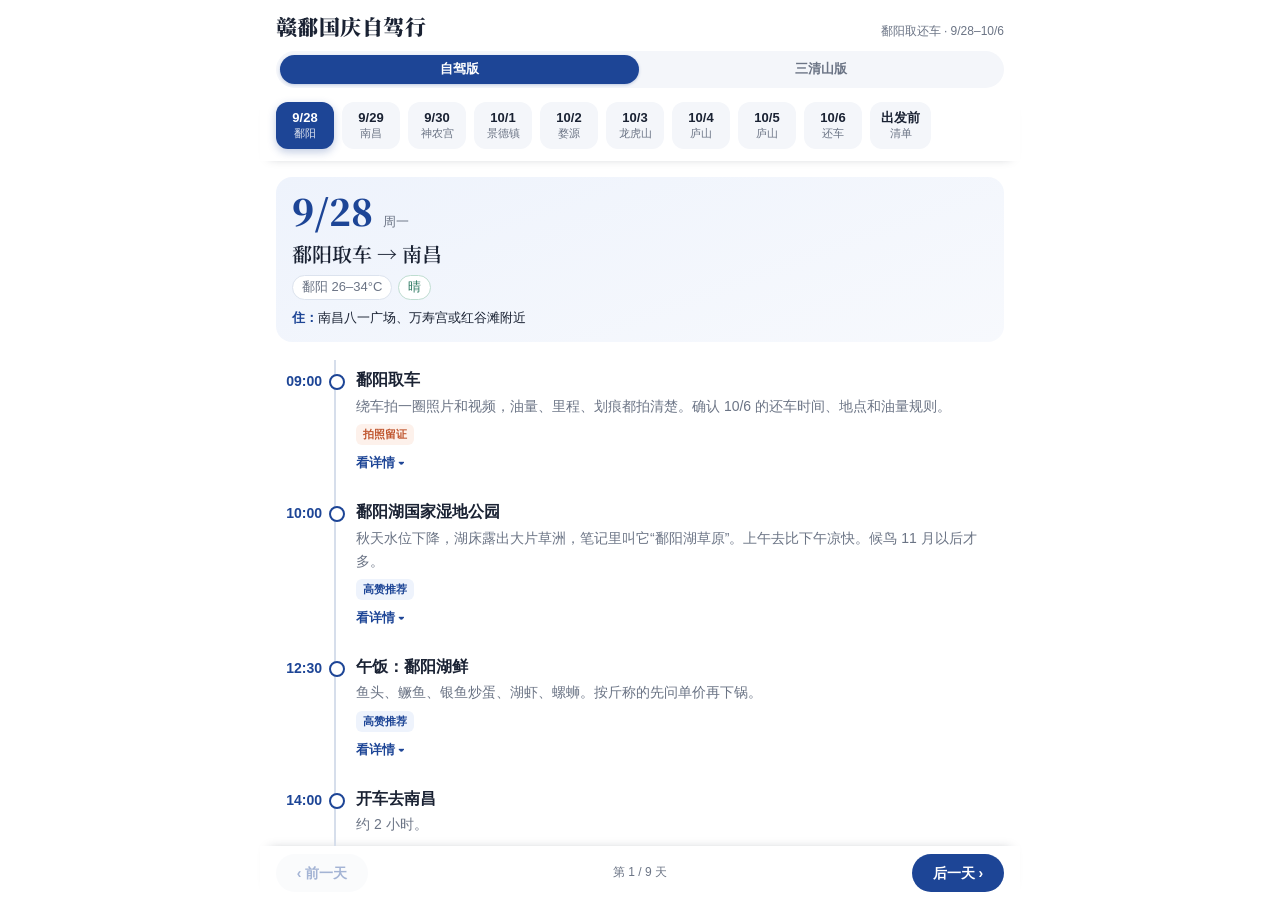
==== commit 8717f473: "Tap a time slot to expand highlights, alternatives and tips Co-Authored-By: Claude Opus 5.5 <noreply" ====
--- a/ganpo.html
+++ b/ganpo.html
@@ -7,7 +7,7 @@
 <link rel="preconnect" href="https://fonts.googleapis.com">
 <link rel="preconnect" href="https://fonts.gstatic.com" crossorigin>
 <link rel="stylesheet" href="https://fonts.googleapis.com/css2?family=Noto+Serif+SC:wght@600;900&display=swap">
-<link rel="stylesheet" href="app.css?v=3">
+<link rel="stylesheet" href="app.css?v=4">
 </head>
 <body>
 <div id="app" style="display:contents"></div>
@@ -141,6 +141,170 @@
       ]
     }
   ],
+  details: {
+    '2026-09-28 09:00': [
+      ['取车检查', ['绕车拍一圈视频，轮胎、车门、保险杠的划痕都拍清楚','拍仪表盘：油量和里程','试一下雨刮和灯光，10/2、10/3 有大雨','确认有没有 ETC、备胎和三角警示牌']],
+      ['和租车公司确认', ['还车时间和地点，节后晚还怎么收费','按什么油量还','保险有没有不计免赔，出事故找谁']]
+    ],
+    '2026-09-28 10:00': [
+      ['可以玩什么', ['草洲：秋天湖水退下去，露出大片草地，像草原一样，可以走进去拍照','湖边栈道和观鸟点：现在候鸟还少，能看到白鹭等本地鸟','湖边渔村：看渔船、晒鱼干，感受湖区生活']],
+      ['备选', ['鄱阳县城东湖：城里的湖，湖边散步，不用走远路']],
+      ['小贴士', '湖边没有遮挡，戴帽子、涂防晒；草洲地面松软，穿运动鞋。游玩约 2 小时。']
+    ],
+    '2026-09-28 12:30': [
+      ['推荐点', ['鄱阳湖大鱼头','藜蒿炒腊肉','银鱼炒蛋','湖虾、螺蛳']],
+      ['小贴士', '鱼按斤称，先问单价再让店家下锅。']
+    ],
+    '2026-09-28 18:00': [
+      ['可以玩什么', ['万寿宫历史文化街区：老街、老字号小吃，晚上亮灯好看','吃南昌炒粉、酱鸭、白糖糕、麻圆']],
+      ['备选', ['绳金塔：南昌老塔，周边有美食街，晚上亮灯','胜利路步行街：老城商业街，离八一广场近']]
+    ],
+    '2026-09-29 08:00': [
+      ['推荐点', ['南昌拌粉：米粉拌上辣椒、萝卜干、葱花','瓦罐汤：肉饼汤、排骨汤最常见','白糖糕']],
+      ['小贴士', '街边老店最地道，一个人十几块吃饱。']
+    ],
+    '2026-09-29 09:45': [
+      ['可以玩什么', ['峡谷溪流和小瀑布，夏天也凉快','崖壁上的摩崖石刻','传说黄帝的乐官伶伦在这里制作乐器，是“中国乐律的发源地”']],
+      ['备选', ['梅岭主峰一带：沿盘山公路开车兜风，山顶能看到南昌城区']],
+      ['小贴士', '石头路湿滑，穿防滑鞋。游玩 1–1.5 小时。']
+    ],
+    '2026-09-29 13:00': [
+      ['可以玩什么', ['沿盘山公路开车看山景','狮子峰一带登高看南昌城区']],
+      ['小贴士', '今天午后可能有雷阵雨，天变了就直接回城，不要在山顶停留。']
+    ],
+    '2026-09-29 17:00': [
+      ['可以玩什么', ['登顶看赣江日落，今天日落约 18:05','阁里有《滕王阁序》相关的书法和壁画','天黑后整座楼亮灯，在江边拍夜景']],
+      ['备选', ['去赣江对岸的秋水广场，能拍到滕王阁全景']],
+      ['小贴士', '傍晚人多，提前在网上买票。游览约 1.5 小时。']
+    ],
+    '2026-09-29 19:30': [
+      ['可以玩什么', ['赣江边的音乐喷泉，对岸就是亮灯的滕王阁','江边散步吹风']],
+      ['小贴士', '演出场次会调整，去之前看一下当天公告。']
+    ],
+    '2026-09-29 21:00': [
+      ['推荐点', ['南昌炒粉','酱鸭、鸭脖','麻圆']],
+      ['备选', ['绳金塔美食街']]
+    ],
+    '2026-09-30 09:30': [
+      ['可以玩什么', ['钟乳石、石笋、石幔，各种形状像瀑布、莲花','地下暗河：河水清澈，头顶是钟乳石','彩色灯光，拍照很出片']],
+      ['小贴士', '洞里凉快又潮湿，带件薄外套，穿防滑鞋。65 岁以上老人可能有半价票，买票时问一下。游览约 1.5 小时。']
+    ],
+    '2026-09-30 11:15': [
+      ['可以玩什么', ['世界上最早的栽培稻和陶器遗存之一，距今约一万年','山洞遗址和周围的田园风景']],
+      ['小贴士', '对考古没兴趣可以跳过，直接去吃午饭。']
+    ],
+    '2026-09-30 16:30': [
+      ['可以玩什么', ['红砖厂房和老烟囱，拍照很好看','设计师小店、咖啡馆、手作陶瓷','下午摊位刚开，人少好逛']],
+      ['备选', ['雕塑瓷厂：老瓷厂里的手艺人小店，价格更实在']]
+    ],
+    '2026-09-30 20:00': [
+      ['可以玩什么', ['几百个摊位卖手作陶瓷，很多是年轻陶艺人自己做的','街头音乐、小吃']],
+      ['小贴士', '杯子、小盘这类小件最划算，可以砍价；易碎品让摊主打包寄回家。']
+    ],
+    '2026-10-01 07:30': [
+      ['推荐点', ['冷粉：景德镇人的早餐','油条包麻糍','饺子粑、碱水粑']],
+      ['备选', ['网友推荐阿婆冷粉']]
+    ],
+    '2026-10-01 08:30': [
+      ['可以玩什么', ['御窑博物馆：一组红砖拱形建筑，本身就是拍照点','馆里有明清官窑的瓷片和修复的瓷器','御窑厂遗址：明清两代给皇家烧瓷的地方']],
+      ['备选', ['中国陶瓷博物馆：免费，要预约，7 楼的无语佛最有名，从上往下逛省力']],
+      ['小贴士', '要提前实名预约，国庆很容易约满。']
+    ],
+    '2026-10-01 10:30': [
+      ['可以玩什么', ['御窑厂外的红墙老巷，随便走都出片','龙珠阁：登高看老城','老里弄：祥集弄、彭家弄，青石板路和老房子']]
+    ],
+    '2026-10-01 12:00': [
+      ['推荐点', ['饺子粑、碱水粑','冷粉','瓷泥煨鸡：要提前一天订']]
+    ],
+    '2026-10-01 13:30': [
+      ['可以玩什么', ['复原的柴窑、镇窑','老师傅现场拉坯、利坯、画青花','自己体验拉坯，做一个小杯子']],
+      ['备选', ['樊家井：城中村里的仿古瓷作坊区，更原生态，家家户户在门口画坯上釉']],
+      ['小贴士', '游览约 2.5 小时，门票以现场为准。']
+    ],
+    '2026-10-01 16:30': [
+      ['可以玩什么', ['溪边的老水碓在舂瓷石','三宝寺、路边陶艺墙、小院','陶艺工作室：可以亲手捏个杯子','潜川咖啡：网友推荐的窗景咖啡店']],
+      ['推荐吃', ['寻味三宝：招牌“一锅鲜”，有小黄鱼和虾；不吃辣点豌豆菱角肉沫']]
+    ],
+    '2026-10-01 20:00': [
+      ['可以玩什么', ['陶溪川夜市：手作陶瓷和街头音乐','雕塑瓷厂：以创作者作品为主，价格比景区实在']],
+      ['小贴士', '雕塑瓷厂、陶溪川、新厂夜市卖的东西有重叠，逛一两个就够。']
+    ],
+    '2026-10-02 06:30': [
+      ['路上看什么', ['月亮湾：河中间有一个弯月形的小岛，路边就有观景台，停车拍几张就走']]
+    ],
+    '2026-10-02 08:00': [
+      ['可以玩什么', ['晒秋：家家户户屋顶晒辣椒、菊花、稻谷','天街：古村老街，小吃和手作店','观景台看梯田和整个山村']],
+      ['雨大时的备选', ['思溪延村：清代商人的老宅群，屋里的木雕和天井不怕淋雨','汪口：俞氏宗祠的木雕很精细']],
+      ['小贴士', '8 点前到。索道排队太久可以走上去，约 40 分钟。今天预报大雨，晒秋可能收起来，山路也滑。']
+    ],
+    '2026-10-02 13:30': [
+      ['可以玩什么', ['临水的古村，一条老街沿江走到底','俞氏宗祠：木雕很精细']]
+    ],
+    '2026-10-02 15:00': [
+      ['可以玩什么', ['村口几百年的古樟树','老房子和石板路，人比热门村少']]
+    ],
+    '2026-10-02 18:00': [
+      ['推荐点', ['荷包红鲤鱼：婺源的招牌菜','粉蒸肉、粉蒸菜','酒糟鱼','笋干烧肉']]
+    ],
+    '2026-10-03 10:30': [
+      ['怎么买票', ['门票 + 观光车 + 竹筏的联票最划算，可以提前在网上买','到了先取竹筏号，国庆排队很久']],
+      ['小贴士', '景区很大，景点之间一定坐观光车，别走路。']
+    ],
+    '2026-10-03 11:00': [
+      ['可以看什么', ['泸溪河两岸的丹霞峰林，像一幅山水画','沿途有仙女岩、仙桃石，筏工会讲解','坐第一排视野最好']],
+      ['停航时的备选', ['直接去天师府和上清古镇']],
+      ['小贴士', '竹筏没有遮挡，戴帽子带雨衣。']
+    ],
+    '2026-10-03 12:00': [
+      ['可以看什么', ['演示古人怎样把棺木吊进悬崖上的山洞','每天 12:00、14:00、16:00 三场，周末可能加场']],
+      ['小贴士', '提前 20 分钟占位，左侧前排视野最好。']
+    ],
+    '2026-10-03 12:45': [
+      ['推荐点', ['上清豆腐','泸溪河鱼','板栗烧土鸡','板栗粽']]
+    ],
+    '2026-10-03 14:00': [
+      ['可以玩什么', ['天师府：道教正一派祖庭，红墙古柏、八卦布局','上清古镇：沿河老街，节奏慢，适合散步']],
+      ['备选', ['无蚊村：传说没有蚊子的村子，古街漫步，吃农家菜']]
+    ],
+    '2026-10-03 16:00': [
+      ['可以玩什么', ['象鼻山：一块像大象喝水的岩石，龙虎山的招牌景观','懒人线：观光车到象鼻山东门，走 10 分钟到观景台','徒步线：高空栈道约 3.5 km，俯瞰丹霞群峰']],
+      ['小贴士', '雨大就别去，台阶和栈道湿滑。']
+    ],
+    '2026-10-04 10:30': [
+      ['怎么上山', ['坐索道：到“庐山交通索道下站”，最省时间','坐观光车：车停“庐山南门”或“北门”游客换乘中心']],
+      ['小贴士', '节假日山路常有管控，不建议自己开上山。出发前看庐山官方公众号的交通通知。']
+    ],
+    '2026-10-04 11:30': [
+      ['推荐点', ['庐山“三石”：石鱼炒蛋、石耳炖鸡、石鸡（养殖）','庐山云雾茶']]
+    ],
+    '2026-10-04 13:00': [
+      ['一路看什么', ['如琴湖：湖的形状像一把琴','花径：白居易写“人间四月芳菲尽”的地方','锦绣谷：悬崖边的步道，西线最值得走的一段','仙人洞：崖壁上的天然石洞']],
+      ['小贴士', '大多是平路和下坡，约 2–3 小时。景点之间可以坐观光车。']
+    ],
+    '2026-10-04 19:30': [
+      ['可以看什么', ['每天放映 1980 年的电影《庐山恋》，几十年没停过','老电影院本身就很有年代感']]
+    ],
+    '2026-10-05 05:20': [
+      ['可以看什么', ['日出，约 06:10','运气好能看到云海','远眺鄱阳湖和五老峰']],
+      ['小贴士', '山上只有 7°C 左右，穿厚外套、带热水。']
+    ],
+    '2026-10-05 08:30': [
+      ['三叠泉', ['瀑布分三级落下，“不到三叠泉，不算庐山客”','往返台阶非常多，约 3 小时，下山后腿会酸好几天','膝盖不好慎选']],
+      ['五老峰', ['五座山峰并排，视野开阔，天气好能看到鄱阳湖','比三叠泉轻松，走到二峰或三峰就可以返回']],
+      ['小贴士', '早上看了日出的话，选五老峰更轻松。']
+    ],
+    '2026-10-05 14:00': [
+      ['可以玩什么', ['美庐别墅：庐山上最有名的老别墅','庐山会议旧址','牯岭一带的老别墅群，边走边看']],
+      ['备选', ['庐山博物馆：下雨也能去']]
+    ],
+    '2026-10-06 09:00': [
+      ['可以玩什么', ['白鹿洞书院：朱熹讲学的地方，古代四大书院之一','林子里很安静，逛 1 小时左右']],
+      ['备选', ['秀峰：李白“飞流直下三千尺”写的就是这一带的瀑布']]
+    ],
+    '2026-10-06 14:30': [
+      ['还车检查', ['按约定油量加满油，保留加油小票','车里的垃圾和个人物品清干净','和工作人员一起绕车验车，再拍一遍视频','确认押金什么时候退、违章押金怎么处理']]
+    ]
+  },
   extras: [
     { id:'prep', tab:'出发前', sub:'清单', html:
       '<h2>出发前要抢的预约</h2><p class="foot" style="margin:0 0 6px">勾选只保存在这台手机上。</p><ul class="check">'
@@ -158,6 +322,6 @@
   ]
 };
 </script>
-<script src="app.js?v=3"></script>
+<script src="app.js?v=4"></script>
 </body>
 </html>
--- a/app.css
+++ b/app.css
@@ -146,3 +146,17 @@
 [data-look="paper"] .bar button{background:var(--chip);border-color:transparent}
 [data-look="paper"] .bar button#next{background:var(--cobalt);color:#FFFFFF}
 [data-look="paper"] .bar button:disabled{opacity:.4}
+
+/* ---------- 点开看详情 ---------- */
+.hours summary{list-style:none;cursor:pointer;-webkit-tap-highlight-color:transparent}
+.hours summary::-webkit-details-marker{display:none}
+.more-hint{display:inline-block;margin-top:8px;font-size:12.5px;font-weight:600;color:var(--cobalt)}
+.more-hint::before{content:"看详情 ▾"}
+details[open] .more-hint::before{content:"收起 ▴"}
+li.has-more > .hr{cursor:pointer}
+.more-body{margin-top:10px;background:var(--chip,var(--cobalt-soft));border-radius:12px;padding:12px 14px}
+.more-body h4{margin:12px 0 4px;font-size:12px;font-weight:700;letter-spacing:.08em;color:var(--cobalt)}
+.more-body h4:first-child{margin-top:0}
+.more-body ul{margin:0;padding-left:1.1em}
+.hours .more-body li{display:list-item;grid-template-columns:none;padding:0;margin:3px 0;border:0;font-size:14px;color:var(--ink);line-height:1.6}
+.hours .more-body p{margin:0;color:var(--ink)}
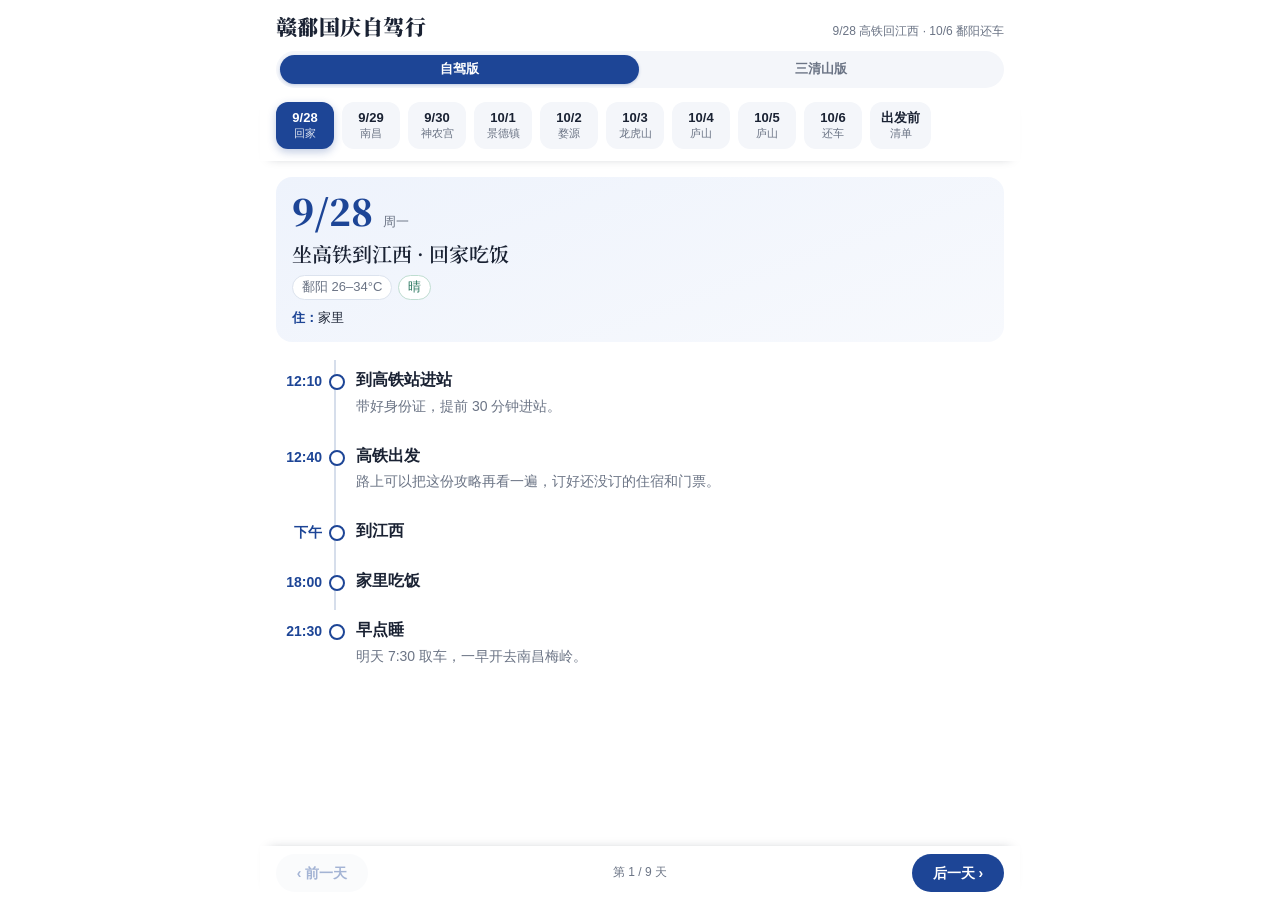
==== commit b52c0993: "9/28: afternoon train home; pick up car 9/29 before Meiling Co-Authored-By: Claude Opus 5.5 <noreply" ====
--- a/ganpo.html
+++ b/ganpo.html
@@ -15,36 +15,34 @@
 window.TRIP = {
   self: 'ganpo.html',
   title: '赣鄱国庆自驾行',
-  sub: '鄱阳取还车 · 9/28–10/6',
+  sub: '9/28 高铁回江西 · 10/6 鄱阳还车',
   versions: [['自驾版','ganpo.html'],['三清山版','jiangxi.html']],
   days: [
-    { iso:'2026-09-28', date:'9/28', wk:'周一', short:'鄱阳', title:'鄱阳取车 → 南昌',
-      wx:[['鄱阳 26–34°C',''],['晴','good']], stay:'南昌八一广场、万寿宫或红谷滩附近',
-      items:[
-        ['09:00','鄱阳取车','绕车拍一圈照片和视频，油量、里程、划痕都拍清楚。确认 10/6 的还车时间、地点和油量规则。',['!拍照留证']],
-        ['10:00','鄱阳湖国家湿地公园','秋天水位下降，湖床露出大片草洲，笔记里叫它“鄱阳湖草原”。上午去比下午凉快。候鸟 11 月以后才多。',['+高赞推荐']],
-        ['12:30','午饭：鄱阳湖鲜','鱼头、鳜鱼、银鱼炒蛋、湖虾、螺蛳。按斤称的先问单价再下锅。',['+高赞推荐']],
-        ['14:00','开车去南昌','约 2 小时。',[]],
-        ['16:00','到南昌，入住','歇一下，避开最热的时候。',[]],
-        ['18:00','万寿宫街区','老街吃晚饭、逛夜市：南昌炒粉、酱鸭、麻圆。',[]],
-        ['20:30','回酒店','明天一早进梅岭。',[]]
-      ],
-      tips:[['点菜','江西菜普遍重辣，“微辣也很辣”，不吃辣直接说不放辣。']]
-    },
-    { iso:'2026-09-29', date:'9/29', wk:'周二', short:'南昌', title:'南昌 · 梅岭 + 滕王阁夜景',
-      wx:[['27–36°C',''],['午后雷阵雨','bad']], stay:'南昌（同一家）',
-      items:[
-        ['08:00','拌粉 + 瓦罐汤','南昌人的标准早餐，配一个白糖糕。',['+高赞推荐']],
-        ['09:00','出发去梅岭','市区西北约 40 分钟。',[]],
-        ['09:45','洪崖丹井','峡谷溪水和小瀑布，游览 1–1.5 小时，山里比城里凉快。',['+高赞推荐']],
-        ['11:30','梅岭农家菜','竹笋、土鸡。',[]],
-        ['13:00','梅岭盘山公路 / 狮子峰','天气好就兜一圈，山上能看到南昌城区。午后可能打雷，变天就回城。',['?可选']],
-        ['15:00','回酒店歇一下','避开最热的时候。',[]],
+    { iso:'2026-09-28', date:'9/28', wk:'周一', short:'回家', title:'坐高铁到江西 · 回家吃饭',
+      wx:[['鄱阳 26–34°C',''],['晴','good']], stay:'家里',
+      items:[
+        ['12:10','到高铁站进站','带好身份证，提前 30 分钟进站。',[]],
+        ['12:40','高铁出发','路上可以把这份攻略再看一遍，订好还没订的住宿和门票。',[]],
+        ['下午','到江西','',[]],
+        ['18:00','家里吃饭','',[]],
+        ['21:30','早点睡','明天 7:30 取车，一早开去南昌梅岭。',[]]
+      ]
+    },
+    { iso:'2026-09-29', date:'9/29', wk:'周二', short:'南昌', title:'取车 → 梅岭 → 滕王阁夜景',
+      wx:[['南昌 27–36°C',''],['午后雷阵雨','bad']], stay:'南昌八一广场、万寿宫或红谷滩附近',
+      items:[
+        ['07:00','早餐','',[]],
+        ['07:30','鄱阳取车','绕车拍照留证，确认 10/6 的还车时间、地点和油量规则。',['!拍照留证']],
+        ['08:00','出发去梅岭','鄱阳到南昌梅岭约 2.5 小时。',[]],
+        ['10:30','洪崖丹井','峡谷溪水和小瀑布，游览 1–1.5 小时，山里比城里凉快。',['+高赞推荐']],
+        ['12:00','梅岭农家菜','竹笋、土鸡。',[]],
+        ['13:30','梅岭盘山公路 / 狮子峰','天气好就兜一圈，山上能看到南昌城区。午后可能打雷，变天就下山。',['?可选']],
+        ['15:30','南昌入住，歇一下','避开最热的时候。',[]],
         ['17:00','滕王阁','傍晚进，登顶看赣江日落（约 18:05），等天黑亮灯。白天去被评“一般”。',['+高赞推荐']],
         ['19:30','秋水广场音乐喷泉','在滕王阁对岸，场次以当天公告为准。',[]],
-        ['21:00','万寿宫街区夜宵','南昌炒粉、酱鸭、麻圆。',[]]
-      ],
-      tips:[['停车','八一广场附近停车难，市区打车更省事。']]
+        ['21:00','万寿宫街区夜宵','南昌拌粉、瓦罐汤、炒粉、酱鸭。',[]]
+      ],
+      tips:[['点菜','江西菜普遍重辣，“微辣也很辣”，不吃辣直接说不放辣。'],['停车','八一广场附近停车难，晚上去滕王阁、万寿宫可以把车停酒店，打车过去。']]
     },
     { iso:'2026-09-30', date:'9/30', wk:'周三', short:'神农宫', title:'万年神农宫 → 景德镇',
       wx:[['万年 25–34°C',''],['景德镇 24–31°C','']], stay:'景德镇陶溪川或陶阳里附近（连住 2 晚）',
@@ -142,33 +140,16 @@
     }
   ],
   details: {
-    '2026-09-28 09:00': [
+    '2026-09-29 07:30': [
       ['取车检查', ['绕车拍一圈视频，轮胎、车门、保险杠的划痕都拍清楚','拍仪表盘：油量和里程','试一下雨刮和灯光，10/2、10/3 有大雨','确认有没有 ETC、备胎和三角警示牌']],
       ['和租车公司确认', ['还车时间和地点，节后晚还怎么收费','按什么油量还','保险有没有不计免赔，出事故找谁']]
     ],
-    '2026-09-28 10:00': [
-      ['可以玩什么', ['草洲：秋天湖水退下去，露出大片草地，像草原一样，可以走进去拍照','湖边栈道和观鸟点：现在候鸟还少，能看到白鹭等本地鸟','湖边渔村：看渔船、晒鱼干，感受湖区生活']],
-      ['备选', ['鄱阳县城东湖：城里的湖，湖边散步，不用走远路']],
-      ['小贴士', '湖边没有遮挡，戴帽子、涂防晒；草洲地面松软，穿运动鞋。游玩约 2 小时。']
-    ],
-    '2026-09-28 12:30': [
-      ['推荐点', ['鄱阳湖大鱼头','藜蒿炒腊肉','银鱼炒蛋','湖虾、螺蛳']],
-      ['小贴士', '鱼按斤称，先问单价再让店家下锅。']
-    ],
-    '2026-09-28 18:00': [
-      ['可以玩什么', ['万寿宫历史文化街区：老街、老字号小吃，晚上亮灯好看','吃南昌炒粉、酱鸭、白糖糕、麻圆']],
-      ['备选', ['绳金塔：南昌老塔，周边有美食街，晚上亮灯','胜利路步行街：老城商业街，离八一广场近']]
-    ],
-    '2026-09-29 08:00': [
-      ['推荐点', ['南昌拌粉：米粉拌上辣椒、萝卜干、葱花','瓦罐汤：肉饼汤、排骨汤最常见','白糖糕']],
-      ['小贴士', '街边老店最地道，一个人十几块吃饱。']
-    ],
-    '2026-09-29 09:45': [
-      ['可以玩什么', ['峡谷溪流和小瀑布，夏天也凉快','崖壁上的摩崖石刻','传说黄帝的乐官伶伦在这里制作乐器，是“中国乐律的发源地”']],
+    '2026-09-29 10:30': [
+      ['可以玩什么', ['峡谷溪流和小瀑布，天热也凉快','崖壁上的摩崖石刻','传说黄帝的乐官伶伦在这里制作乐器，是“中国乐律的发源地”']],
       ['备选', ['梅岭主峰一带：沿盘山公路开车兜风，山顶能看到南昌城区']],
-      ['小贴士', '石头路湿滑，穿防滑鞋。游玩 1–1.5 小时。']
-    ],
-    '2026-09-29 13:00': [
+      ['小贴士', '石头路湿滑，穿防滑鞋。游览 1–1.5 小时。']
+    ],
+    '2026-09-29 13:30': [
       ['可以玩什么', ['沿盘山公路开车看山景','狮子峰一带登高看南昌城区']],
       ['小贴士', '今天午后可能有雷阵雨，天变了就直接回城，不要在山顶停留。']
     ],
@@ -182,8 +163,9 @@
       ['小贴士', '演出场次会调整，去之前看一下当天公告。']
     ],
     '2026-09-29 21:00': [
-      ['推荐点', ['南昌炒粉','酱鸭、鸭脖','麻圆']],
-      ['备选', ['绳金塔美食街']]
+      ['可以玩什么', ['万寿宫历史文化街区：老街、老字号小吃，晚上亮灯好看']],
+      ['推荐点', ['南昌拌粉：米粉拌上辣椒、萝卜干、葱花','瓦罐汤：肉饼汤、排骨汤最常见','南昌炒粉、酱鸭、麻圆']],
+      ['备选', ['绳金塔：南昌老塔，周边有美食街，晚上亮灯','胜利路步行街：老城商业街，离八一广场近']]
     ],
     '2026-09-30 09:30': [
       ['可以玩什么', ['钟乳石、石笋、石幔，各种形状像瀑布、莲花','地下暗河：河水清澈，头顶是钟乳石','彩色灯光，拍照很出片']],
@@ -308,7 +290,7 @@
   extras: [
     { id:'prep', tab:'出发前', sub:'清单', html:
       '<h2>出发前要抢的预约</h2><p class="foot" style="margin:0 0 6px">勾选只保存在这台手机上。</p><ul class="check">'
-      + ['租车：确认取还车时间地点、油量规则、保险','滕王阁门票','御窑博物馆、中国陶瓷博物馆预约','景德镇瓷泥煨鸡订位','篁岭门票 + 索道','龙虎山门票 + 竹筏联票','庐山门票 + 观光车，确认国庆交通管制','庐山牯岭镇住宿（两晚）','外套、防滑鞋、雨伞、防晒']
+      + ['9/28 12:40 高铁票和身份证','租车：确认 9/29 取车、10/6 还车的时间地点、油量规则、保险','滕王阁门票','御窑博物馆、中国陶瓷博物馆预约','景德镇瓷泥煨鸡订位','篁岭门票 + 索道','龙虎山门票 + 竹筏联票','庐山门票 + 观光车，确认国庆交通管制','庐山牯岭镇住宿（两晚）','外套、防滑鞋、雨伞、防晒']
         .map(function(t,i){ return '<li><label><input type="checkbox" id="c'+(i+1)+'"><span>'+t+'</span></label></li>'; }).join('')
       + '</ul><h3>雨天备选</h3><table class="rows"><tbody>'
       + '<tr><td>南昌</td><td>梅岭换成江西省博物馆或八大山人纪念馆；滕王阁雨夜照样亮灯</td></tr>'
